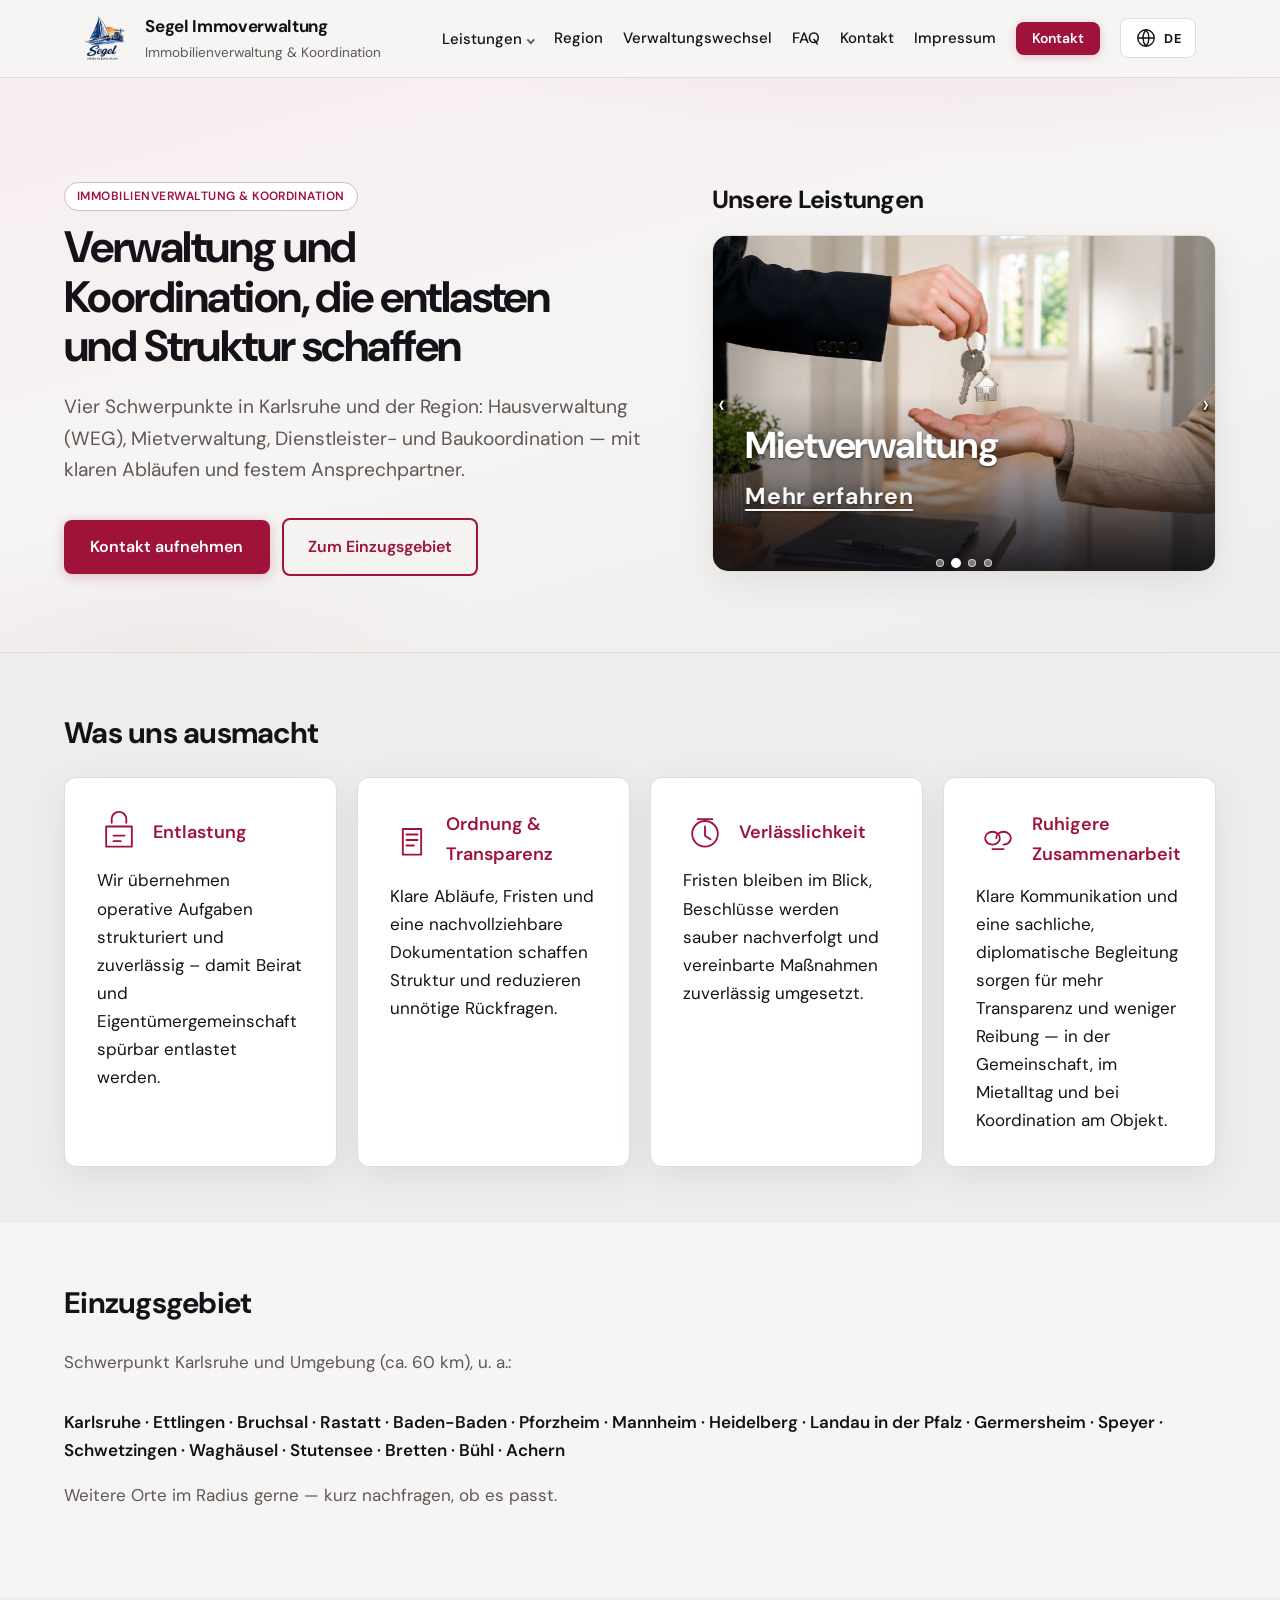
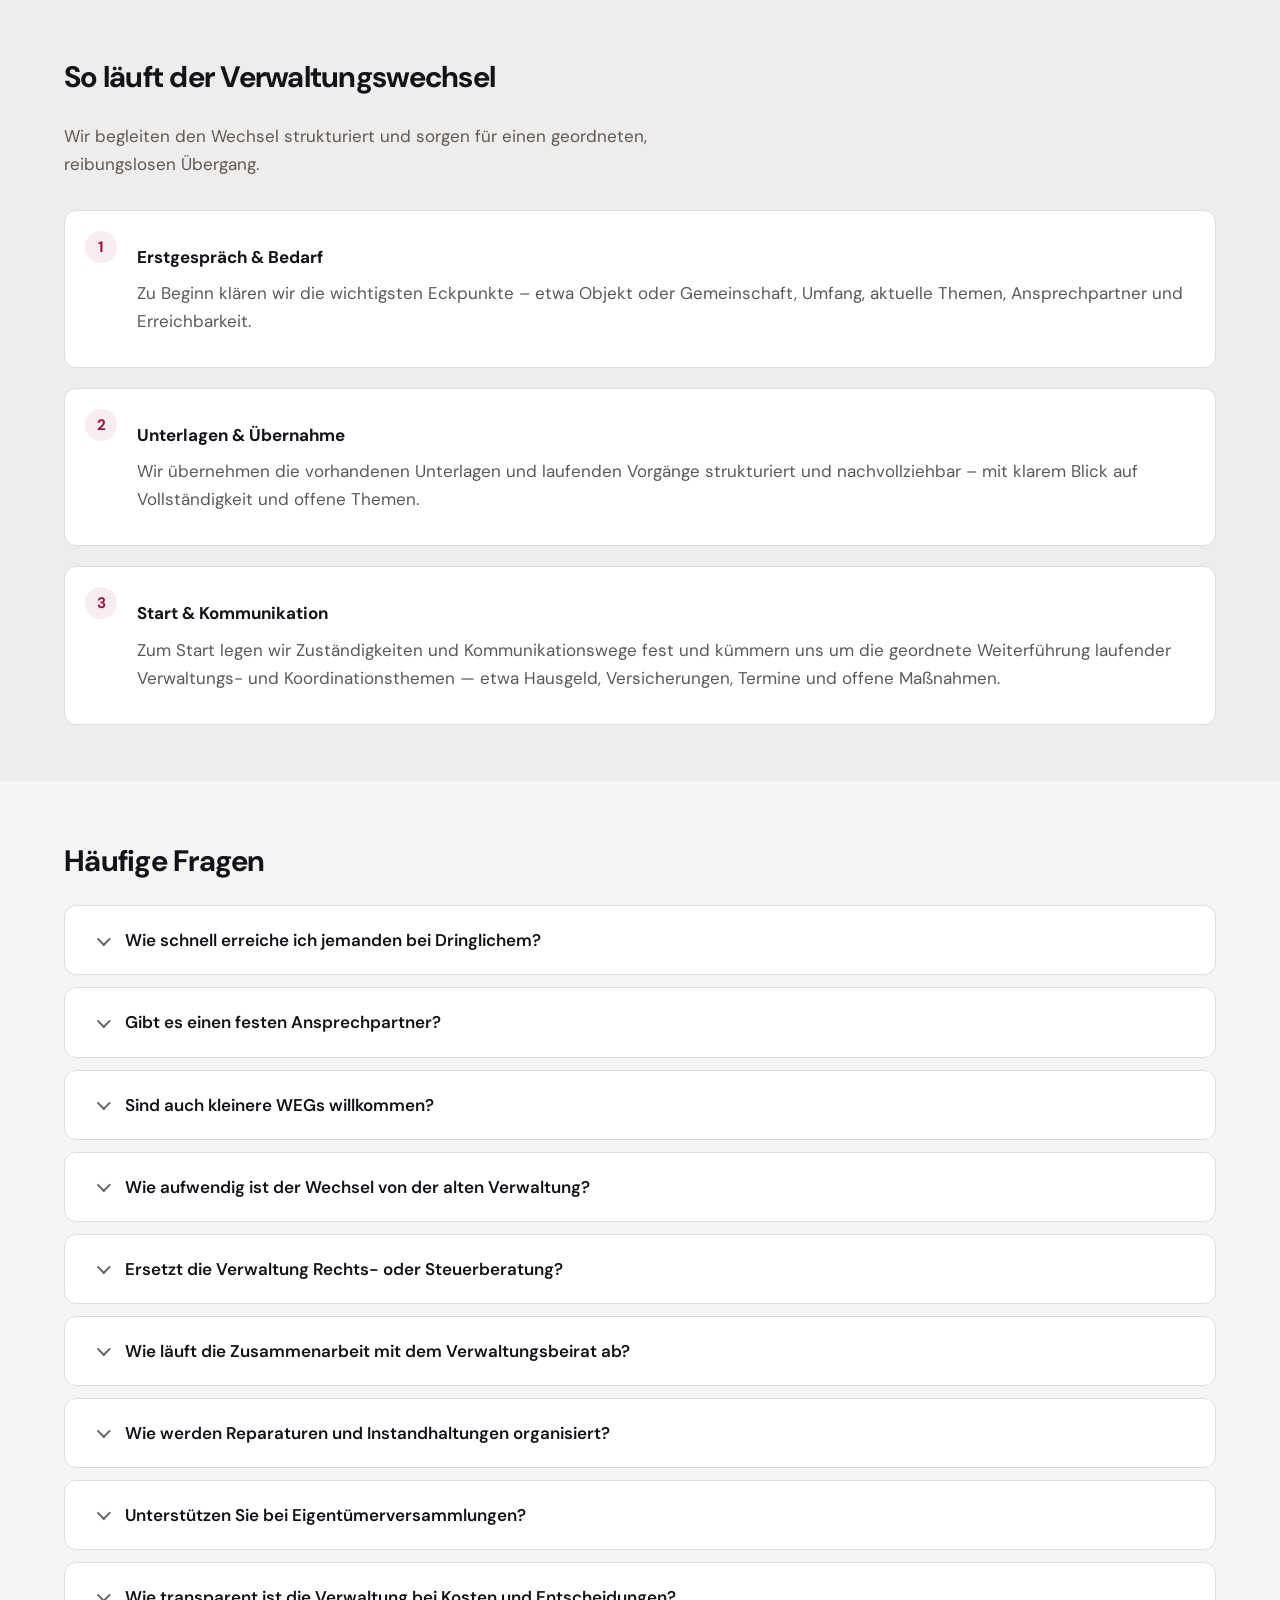
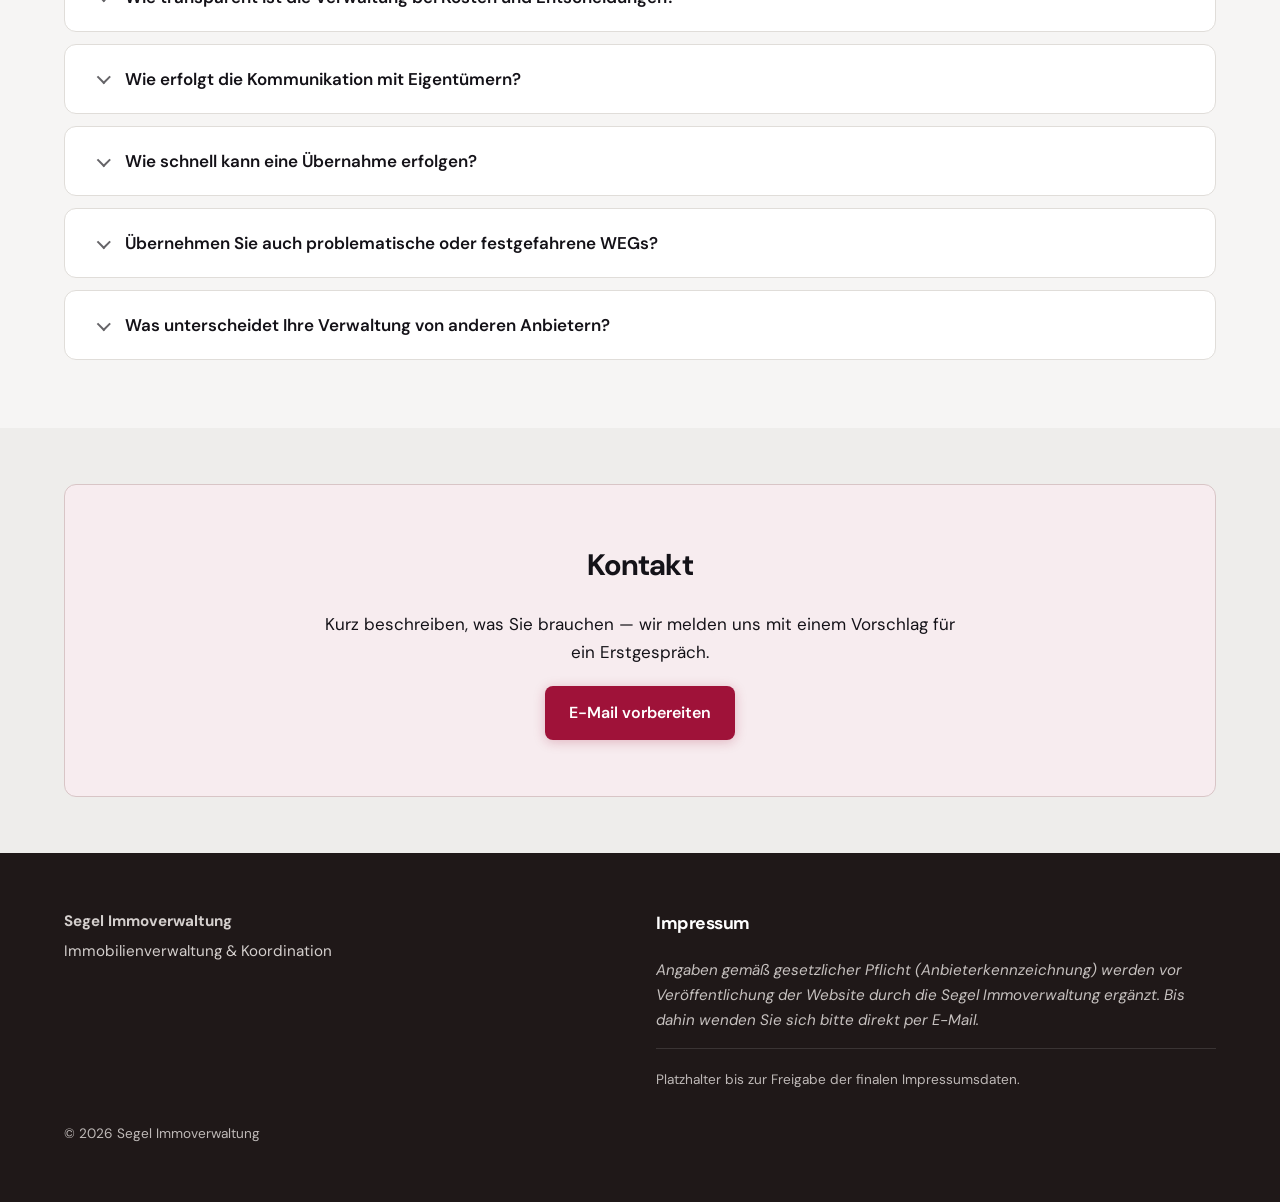
==== index.html @ 9e3701d4 "Reworked page" ====
<!DOCTYPE html>
<html lang="de">
  <head>
    <meta charset="utf-8" />
    <meta name="viewport" content="width=device-width, initial-scale=1" />
    <meta
      name="description"
      data-i18n="metaDescription"
      data-i18n-attr="content"
      content="Hausverwaltung für WEGs, Mietverwaltung, Dienstleister- und Baukoordination mit klaren Prozessen. Einzugsgebiet Karlsruhe, Rhein-Neckar, Kraichgau und Umgebung."
    />
    <title data-i18n="metaTitle">Segel Immoverwaltung — Hausverwaltung &amp; Koordination Karlsruhe &amp; Region</title>
    <link rel="preconnect" href="https://fonts.googleapis.com" />
    <link rel="preconnect" href="https://fonts.gstatic.com" crossorigin />
    <link
      href="https://fonts.googleapis.com/css2?family=DM+Sans:ital,wght@0,400;0,500;0,600;0,700;1,400&display=swap"
      rel="stylesheet"
    />
    <link rel="icon" href="images/Logos/Logo-Small.png" type="image/png" />
    <link rel="stylesheet" href="css/styles.css" />
    <script>
      (function () {
        var h = document.documentElement;
        if (window.location.hash) {
          h.classList.add("logo-in-header");
        } else {
          h.classList.add("logo-in-hero");
        }
      })();
    </script>
  </head>
  <body>
    <a class="skip-link" href="#main" data-i18n="skip">Zum Inhalt springen</a>

    <header class="site-header">
      <div class="header-inner">
        <a class="brand" href="#top" id="top">
          <img
            src="images/Logos/Logo.png"
            width="429"
            height="456"
            alt=""
            decoding="async"
          />
          <span class="brand-text">
            <span class="brand-name">Segel Immoverwaltung</span>
            <span class="brand-tag" data-i18n="brandTag">Immobilienverwaltung &amp; Koordination</span>
          </span>
        </a>
        <div class="header-actions">
          <div class="nav-drawer-backdrop" aria-hidden="true"></div>
          <div class="nav-drawer" id="site-nav-drawer">
            <nav class="site-nav" data-i18n-attr="aria-label" data-i18n="navAria" aria-label="Hauptnavigation">
              <details class="nav-dropdown">
                <summary class="nav-dropdown__summary">
                  <span data-i18n="navServices">Leistungen</span>
                </summary>
                <div
                  class="nav-dropdown__panel"
                  data-i18n-attr="aria-label"
                  data-i18n="navAriaSubmenuLeistungen"
                  aria-label="Leistungen — Untermenü"
                >
                  <ul role="list">
                    <li>
                      <a href="leistungen/weg-verwaltung.html" data-i18n="navLeistungWeg"
                        >Hausverwaltung (WEG)</a
                      >
                    </li>
                    <li>
                      <a href="leistungen/mietverwaltung.html" data-i18n="navLeistungMiet"
                        >Mietverwaltung</a
                      >
                    </li>
                    <li>
                      <a href="leistungen/dienstleisterkoordination.html" data-i18n="navLeistungDl"
                        >Dienstleisterkoordination</a
                      >
                    </li>
                    <li>
                      <a href="leistungen/baukoordination.html" data-i18n="navLeistungBau"
                        >Baukoordination</a
                      >
                    </li>
                  </ul>
                </div>
              </details>
              <a href="#region" data-i18n="navRegion">Region</a>
              <a href="#ablauf" data-i18n="navProcess">Verwaltungswechsel</a>
              <a href="#faq" data-i18n="navFaq">FAQ</a>
              <a href="#kontakt" data-i18n="navContact">Kontakt</a>
              <a href="#impressum" data-i18n="navImprint">Impressum</a>
            </nav>
          </div>
          <a class="btn btn--header-cta" href="#kontakt" data-i18n="navContact">Kontakt</a>
          <div class="lang-switch-wrap">
            <span class="visually-hidden" data-i18n="langToggle" id="lang-switch-label"
              >Sprache wählen</span
            >
            <button
              type="button"
              class="lang-toggle-btn"
              id="lang-toggle"
              aria-label="Sprache: Deutsch. Auf Englisch umschalten."
            >
              <svg width="22" height="22" viewBox="0 0 24 24" aria-hidden="true" fill="none" stroke="currentColor" stroke-width="1.5">
                <circle cx="12" cy="12" r="9" />
                <path d="M3 12h18M12 3a14 14 0 0 0 0 18M12 3a14 14 0 0 1 0 18" />
              </svg>
              <span id="lang-badge">DE</span>
            </button>
          </div>
          <button
            type="button"
            class="nav-toggle"
            id="nav-toggle"
            aria-expanded="false"
            aria-controls="site-nav-drawer"
            data-i18n="navOpenMenu"
            data-i18n-attr="aria-label"
          >
            <span class="nav-toggle__bars" aria-hidden="true"></span>
          </button>
        </div>
      </div>
    </header>

    <main id="main">
      <section class="hero" aria-labelledby="hero-heading">
        <div class="hero-decor" aria-hidden="true"></div>
        <div class="section-inner hero-inner">
          <p class="hero-logo-wrap">
            <img
              class="hero-logo"
              src="images/Logos/Logo.png"
              width="429"
              height="456"
              alt=""
              decoding="async"
            />
          </p>
          <div class="hero-split">
            <div class="hero-copy">
              <p class="hero-badge" data-i18n="brandTag">Immobilienverwaltung &amp; Koordination</p>
              <h1 id="hero-heading" data-i18n="heroH1">
                Verwaltung und Koordination, die entlasten und Struktur schaffen
              </h1>
              <p class="hero-lead" data-i18n="heroLead">
                Vier Schwerpunkte in Karlsruhe und der Region: Hausverwaltung (WEG),
                Mietverwaltung, Dienstleister- und Baukoordination — mit klaren
                Abläufen und festem Ansprechpartner.
              </p>
              <div class="hero-cta">
                <a class="btn btn--primary" href="#kontakt" data-i18n="ctaPrimary"
                  >Kontakt aufnehmen</a
                >
                <a class="btn btn--ghost" href="#region" data-i18n="ctaSecondary"
                  >Zum Einzugsgebiet</a
                >
              </div>
            </div>
            <div
              class="hero-carousel"
              id="leistungen"
              role="region"
              aria-labelledby="carousel-leistungen-heading"
            >
              <h2
                class="hero-carousel__heading"
                id="carousel-leistungen-heading"
                data-i18n="carouselLeistungenHeading"
              >
                Unsere Leistungen
              </h2>
              <div class="hero-carousel__viewport">
                <ul class="hero-carousel__track" id="hero-carousel-track">
                  <li class="hero-carousel__slide" id="hero-carousel-slide-0" data-slide="0">
                    <div class="hero-carousel__card">
                      <div class="hero-carousel__media">
                        <img
                          class="hero-carousel__img"
                          src="images/carousel-images/versammlung.jpg"
                          width="1600"
                          height="1067"
                          loading="eager"
                          decoding="async"
                          fetchpriority="high"
                          data-i18n="pageWegImgAlt"
                          data-i18n-attr="alt"
                          alt=""
                        />
                      </div>
                      <div class="hero-carousel__caption">
                        <span class="hero-carousel__title" data-i18n="leistungTeaserWegTitle"
                          >Hausverwaltung (WEG)</span
                        >
                        <a
                          class="hero-carousel__more"
                          href="leistungen/weg-verwaltung.html"
                          data-i18n="leistungTeaserCta"
                          >Mehr erfahren</a
                        >
                      </div>
                    </div>
                  </li>
                  <li class="hero-carousel__slide" id="hero-carousel-slide-1" data-slide="1">
                    <div class="hero-carousel__card">
                      <div class="hero-carousel__media">
                        <img
                          class="hero-carousel__img"
                          src="images/carousel-images/Mietverwaltung.png"
                          width="1600"
                          height="1067"
                          loading="lazy"
                          decoding="async"
                          data-i18n="pageMietImgAlt"
                          data-i18n-attr="alt"
                          alt=""
                        />
                      </div>
                      <div class="hero-carousel__caption">
                        <span class="hero-carousel__title" data-i18n="leistungTeaserMietTitle"
                          >Mietverwaltung</span
                        >
                        <a
                          class="hero-carousel__more"
                          href="leistungen/mietverwaltung.html"
                          data-i18n="leistungTeaserCta"
                          >Mehr erfahren</a
                        >
                      </div>
                    </div>
                  </li>
                  <li class="hero-carousel__slide" id="hero-carousel-slide-2" data-slide="2">
                    <div class="hero-carousel__card">
                      <div class="hero-carousel__media">
                        <img
                          class="hero-carousel__img"
                          src="images/carousel-images/dienstleisterkoordination.png"
                          width="1600"
                          height="1067"
                          loading="lazy"
                          decoding="async"
                          data-i18n="pageDlImgAlt"
                          data-i18n-attr="alt"
                          alt=""
                        />
                      </div>
                      <div class="hero-carousel__caption">
                        <span class="hero-carousel__title" data-i18n="leistungTeaserDlTitle"
                          >Dienstleisterkoordination</span
                        >
                        <a
                          class="hero-carousel__more"
                          href="leistungen/dienstleisterkoordination.html"
                          data-i18n="leistungTeaserCta"
                          >Mehr erfahren</a
                        >
                      </div>
                    </div>
                  </li>
                  <li class="hero-carousel__slide" id="hero-carousel-slide-3" data-slide="3">
                    <div class="hero-carousel__card">
                      <div class="hero-carousel__media">
                        <img
                          class="hero-carousel__img"
                          src="images/carousel-images/baustelle.png"
                          width="1600"
                          height="1067"
                          loading="lazy"
                          decoding="async"
                          data-i18n="pageBauImgAlt"
                          data-i18n-attr="alt"
                          alt=""
                        />
                      </div>
                      <div class="hero-carousel__caption">
                        <span class="hero-carousel__title" data-i18n="leistungTeaserBauTitle"
                          >Baukoordination</span
                        >
                        <a
                          class="hero-carousel__more"
                          href="leistungen/baukoordination.html"
                          data-i18n="leistungTeaserCta"
                          >Mehr erfahren</a
                        >
                      </div>
                    </div>
                  </li>
                </ul>
                <div
                  class="hero-carousel__chrome"
                  role="group"
                  data-i18n="carouselControlsAria"
                  data-i18n-attr="aria-label"
                  aria-label="Karussell"
                >
                  <button
                    type="button"
                    class="hero-carousel__btn hero-carousel__btn--prev"
                    id="hero-carousel-prev"
                    aria-controls="hero-carousel-track"
                    data-i18n="carouselPrevAria"
                    data-i18n-attr="aria-label"
                    aria-label="Vorherige Leistung"
                  >
                    <span aria-hidden="true">‹</span>
                  </button>
                  <button
                    type="button"
                    class="hero-carousel__btn hero-carousel__btn--next"
                    id="hero-carousel-next"
                    aria-controls="hero-carousel-track"
                    data-i18n="carouselNextAria"
                    data-i18n-attr="aria-label"
                    aria-label="Nächste Leistung"
                  >
                    <span aria-hidden="true">›</span>
                  </button>
                  <div class="hero-carousel__dots" id="hero-carousel-dots">
                    <button
                      type="button"
                      class="hero-carousel__dot is-active"
                      aria-current="true"
                      aria-controls="hero-carousel-slide-0"
                      id="hero-carousel-dot-0"
                      data-slide-to="0"
                    >
                      <span class="visually-hidden" data-i18n="leistungTeaserWegTitle"
                        >Hausverwaltung (WEG)</span
                      >
                    </button>
                    <button
                      type="button"
                      class="hero-carousel__dot"
                      aria-current="false"
                      aria-controls="hero-carousel-slide-1"
                      id="hero-carousel-dot-1"
                      data-slide-to="1"
                    >
                      <span class="visually-hidden" data-i18n="leistungTeaserMietTitle"
                        >Mietverwaltung</span
                      >
                    </button>
                    <button
                      type="button"
                      class="hero-carousel__dot"
                      aria-current="false"
                      aria-controls="hero-carousel-slide-2"
                      id="hero-carousel-dot-2"
                      data-slide-to="2"
                    >
                      <span class="visually-hidden" data-i18n="leistungTeaserDlTitle"
                        >Dienstleisterkoordination</span
                      >
                    </button>
                    <button
                      type="button"
                      class="hero-carousel__dot"
                      aria-current="false"
                      aria-controls="hero-carousel-slide-3"
                      id="hero-carousel-dot-3"
                      data-slide-to="3"
                    >
                      <span class="visually-hidden" data-i18n="leistungTeaserBauTitle"
                        >Baukoordination</span
                      >
                    </button>
                  </div>
                </div>
              </div>
            </div>
          </div>
        </div>
      </section>

      <section class="section" id="werte" aria-labelledby="pillars-heading">
        <div class="section-inner">
          <h2 id="pillars-heading" data-i18n="pillarsTitle">Was uns ausmacht</h2>
          <div class="pillars">
            <article class="pillar">
              <div class="pillar-head">
                <img
                  class="pillar-icon"
                  src="images/icons/pillar-entlastung.svg"
                  width="44"
                  height="44"
                  alt=""
                  decoding="async"
                />
                <h3 data-i18n="pillar1Title">Entlastung</h3>
              </div>
              <p data-i18n="pillar1Text">
                Wir übernehmen operative Aufgaben strukturiert und zuverlässig – damit
                Beirat und Eigentümergemeinschaft spürbar entlastet werden.
              </p>
            </article>
            <article class="pillar">
              <div class="pillar-head">
                <img
                  class="pillar-icon"
                  src="images/icons/pillar-ordnung.svg"
                  width="44"
                  height="44"
                  alt=""
                  decoding="async"
                />
                <h3 data-i18n="pillar2Title">Ordnung &amp; Transparenz</h3>
              </div>
              <p data-i18n="pillar2Text">
                Klare Abläufe, Fristen und eine nachvollziehbare Dokumentation schaffen
                Struktur und reduzieren unnötige Rückfragen.
              </p>
            </article>
            <article class="pillar">
              <div class="pillar-head">
                <img
                  class="pillar-icon"
                  src="images/icons/pillar-verlaesslichkeit.svg"
                  width="44"
                  height="44"
                  alt=""
                  decoding="async"
                />
                <h3 data-i18n="pillar3Title">Verlässlichkeit</h3>
              </div>
              <p data-i18n="pillar3Text">
                Fristen bleiben im Blick, Beschlüsse werden sauber nachverfolgt und
                vereinbarte Maßnahmen zuverlässig umgesetzt.
              </p>
            </article>
            <article class="pillar">
              <div class="pillar-head">
                <img
                  class="pillar-icon"
                  src="images/icons/pillar-konflikte.svg"
                  width="44"
                  height="44"
                  alt=""
                  decoding="async"
                />
                <h3 data-i18n="pillar4Title">Ruhigere Zusammenarbeit</h3>
              </div>
              <p data-i18n="pillar4Text">
                Klare Kommunikation und eine sachliche, diplomatische Begleitung sorgen für
                mehr Transparenz und weniger Reibung — in der Gemeinschaft, im Mietalltag und
                bei Koordination am Objekt.
              </p>
            </article>
          </div>
        </div>
      </section>

      <section class="section" id="region" aria-labelledby="region-heading">
        <div class="section-inner">
          <h2 id="region-heading" data-i18n="regionTitle">Einzugsgebiet</h2>
          <p class="lead-muted" data-i18n="regionLead">
            Schwerpunkt Karlsruhe und Umgebung (ca. 60 km), u. a.:
          </p>
          <p class="region-highlight" data-i18n="regionCities">
            Karlsruhe · Ettlingen · Bruchsal · Rastatt · Baden-Baden · Pforzheim · Mannheim ·
            Heidelberg · Landau in der Pfalz · Germersheim · Speyer · Schwetzingen · Waghäusel
            · Stutensee · Bretten · Bühl · Achern
          </p>
          <p class="lead-muted region-follow" data-i18n="regionMore">
            Weitere Orte im Radius gerne — kurz nachfragen, ob es passt.
          </p>
        </div>
      </section>

      <section class="section" id="ablauf" aria-labelledby="process-heading">
        <div class="section-inner">
          <h2 id="process-heading" data-i18n="processTitle">
            So läuft der Verwaltungswechsel
          </h2>
          <p class="lead-muted" data-i18n="processLead">
            Wir begleiten den Wechsel strukturiert und sorgen für einen geordneten,
            reibungslosen Übergang.
          </p>
          <ol class="steps">
            <li>
              <strong data-i18n="step1Title">Erstgespräch &amp; Bedarf</strong>
              <p class="step-body" data-i18n="step1Text">
                Zu Beginn klären wir die wichtigsten Eckpunkte – etwa Objekt oder Gemeinschaft,
                Umfang, aktuelle Themen, Ansprechpartner und Erreichbarkeit.
              </p>
            </li>
            <li>
              <strong data-i18n="step2Title">Unterlagen &amp; Übernahme</strong>
              <p class="step-body" data-i18n="step2Text">
                Wir übernehmen die vorhandenen Unterlagen und laufenden Vorgänge
                strukturiert und nachvollziehbar – mit klarem Blick auf Vollständigkeit und
                offene Themen.
              </p>
            </li>
            <li>
              <strong data-i18n="step3Title">Start &amp; Kommunikation</strong>
              <p class="step-body" data-i18n="step3Text">
                Zum Start legen wir Zuständigkeiten und Kommunikationswege fest und kümmern uns
                um die geordnete Weiterführung laufender Verwaltungs- und Koordinationsthemen —
                etwa Hausgeld, Versicherungen, Termine und offene Maßnahmen.
              </p>
            </li>
          </ol>
        </div>
      </section>

      <section class="section" id="faq" aria-labelledby="faq-heading">
        <div class="section-inner">
          <h2 id="faq-heading" data-i18n="faqTitle">Häufige Fragen</h2>
          <div class="faq">
            <details>
              <summary data-i18n="faq1Q">Wie schnell erreiche ich jemanden bei Dringlichem?</summary>
              <p data-i18n="faq1A">
                Bei dringenden Anliegen sind wir für die Eigentümergemeinschaft schnell und verlässlich erreichbar. Schadensfälle, technische Störungen oder andere akute Themen bearbeiten wir mit hoher Priorität, damit keine unnötige Zeit verloren geht. Uns ist wichtig, dass Sie sich im Ernstfall nicht allein gelassen fühlen.
              </p>
            </details>
            <details>
              <summary data-i18n="faq2Q">Gibt es einen festen Ansprechpartner?</summary>
              <p data-i18n="faq2A">
                Ja, bei uns haben Sie einen festen Ansprechpartner, der Ihre WEG und die Besonderheiten Ihrer Gemeinschaft kennt. Dadurch vermeiden wir unnötige Rückfragen, schaffen kurze Wege und sorgen für eine persönliche, verbindliche Betreuung. So wissen Sie immer, an wen Sie sich wenden können.
              </p>
            </details>
            <details>
              <summary data-i18n="faq3Q">Sind auch kleinere WEGs willkommen?</summary>
              <p data-i18n="faq3A">
                Selbstverständlich. Wir betreuen nicht nur größere Gemeinschaften, sondern auch kleinere WEGs engagiert, zuverlässig und mit der gleichen Sorgfalt. Gerade kleinere Eigentümergemeinschaften profitieren von einer strukturierten, persönlichen und gut organisierten Verwaltung.
              </p>
            </details>
            <details>
              <summary data-i18n="faq4Q">Wie aufwendig ist der Wechsel von der alten Verwaltung?</summary>
              <p data-i18n="faq4A">
                Der Wechsel ist in der Regel deutlich einfacher, als viele zunächst denken. Wir begleiten Sie strukturiert durch den gesamten Übergang, unterstützen bei den notwendigen Schritten und sorgen für eine geordnete Übernahme der Unterlagen und Informationen. Unser Ziel ist es, den Verwaltungswechsel für Ihre WEG so reibungslos wie möglich zu gestalten.
              </p>
            </details>
            <details>
              <summary data-i18n="faq5Q">Ersetzt die Verwaltung Rechts- oder Steuerberatung?</summary>
              <p data-i18n="faq5A">
                Nein, die Hausverwaltung ersetzt keine Rechts- oder Steuerberatung. Wir kümmern uns um die ordnungsgemäße Verwaltung Ihrer Gemeinschaft und arbeiten bei speziellen rechtlichen oder steuerlichen Fragestellungen bei Bedarf mit den zuständigen Fachleuten zusammen. So ist sichergestellt, dass Ihre WEG in jedem Bereich passend betreut wird.
              </p>
            </details>
            <details>
              <summary data-i18n="faq6Q">Wie läuft die Zusammenarbeit mit dem Verwaltungsbeirat ab?</summary>
              <p data-i18n="faq6A">
                Eine gute Zusammenarbeit mit dem Beirat ist uns wichtig. Wir verstehen den Beirat als wichtigen Ansprechpartner innerhalb der Gemeinschaft und sorgen für eine offene, verlässliche und strukturierte Kommunikation.
              </p>
            </details>
            <details>
              <summary data-i18n="faq7Q">Wie werden Reparaturen und Instandhaltungen organisiert?</summary>
              <p data-i18n="faq7A">
                Wir organisieren Reparaturen und Instandhaltungsmaßnahmen zuverlässig, wirtschaftlich und effizient. Dabei profitieren unsere Eigentümergemeinschaften von unserem gewachsenen Netzwerk an erfahrenen Handwerksbetrieben, mit denen wir vertrauensvoll zusammenarbeiten. So können Maßnahmen oft schnell, abgestimmt und in guter Qualität umgesetzt werden.
              </p>
            </details>
            <details>
              <summary data-i18n="faq8Q">Unterstützen Sie bei Eigentümerversammlungen?</summary>
              <p data-i18n="faq8A">
                Ja, selbstverständlich. Wir bereiten Eigentümerversammlungen sorgfältig vor und begleiten diese professionell. Dabei stellen wir sicher, dass Beschlüsse klar dokumentiert und im Anschluss zuverlässig umgesetzt werden.
              </p>
            </details>
            <details>
              <summary data-i18n="faq9Q">Wie transparent ist die Verwaltung bei Kosten und Entscheidungen?</summary>
              <p data-i18n="faq9A">
                Transparenz ist für uns ein zentraler Bestandteil einer guten Verwaltung. Eigentümergemeinschaften erhalten klare Informationen zu laufenden Themen, Beschlüssen, Maßnahmen und Kosten, damit Entscheidungen nachvollziehbar und gut vorbereitet getroffen werden können.
              </p>
            </details>
            <details>
              <summary data-i18n="faq10Q">Wie erfolgt die Kommunikation mit Eigentümern?</summary>
              <p data-i18n="faq10A">
                Wir kommunizieren mit Eigentümern digital, postalisch und telefonisch – je nachdem, was im jeweiligen Fall sinnvoll und gewünscht ist. Dabei achten wir auf eine zuverlässige Erreichbarkeit, klare Informationen und eine verbindliche Bearbeitung aller Anliegen. So ist eine moderne und zugleich persönliche Kommunikation gewährleistet.
              </p>
            </details>
            <details>
              <summary data-i18n="faq11Q">Wie schnell kann eine Übernahme erfolgen?</summary>
              <p data-i18n="faq11A">
                Das hängt vom Einzelfall ab, ist aber in vielen Fällen gut planbar. Wir stimmen den Ablauf mit der Eigentümergemeinschaft ab und sorgen für einen geordneten Start ohne unnötige Reibungsverluste.
              </p>
            </details>
            <details>
              <summary data-i18n="faq12Q">Übernehmen Sie auch problematische oder festgefahrene WEGs?</summary>
              <p data-i18n="faq12A">
                Ja, auch Gemeinschaften mit erhöhtem Abstimmungsbedarf oder organisatorischen Herausforderungen können von einer klaren, strukturierten Verwaltung profitieren. Wichtig ist uns, wieder Ordnung, Transparenz und verlässliche Abläufe zu schaffen.
              </p>
            </details>
            <details>
              <summary data-i18n="faq13Q">Was unterscheidet Ihre Verwaltung von anderen Anbietern?</summary>
              <p data-i18n="faq13A">
                Wir verbinden persönliche Betreuung mit strukturierter Arbeitsweise und einem hohen Anspruch an Verlässlichkeit. Unser Ziel ist nicht nur die laufende Verwaltung, sondern eine langfristig gut organisierte und stabile Betreuung Ihrer Eigentümergemeinschaft.
              </p>
            </details>
          </div>
        </div>
      </section>

      <section class="section" id="kontakt" aria-labelledby="contact-heading">
        <div class="section-inner">
          <div class="contact-block">
            <h2 id="contact-heading" data-i18n="contactTitle">Kontakt</h2>
            <p data-i18n="contactLead">
              Kurz beschreiben, was Sie brauchen — wir melden uns mit einem Vorschlag für ein
              Erstgespräch.
            </p>
            <a
              class="btn btn--primary"
              id="mailto-contact"
              href="mailto:?subject=Anfrage%20Segel%20Immoverwaltung&amp;body="
              data-i18n="contactCta"
              >E-Mail vorbereiten</a
            >
          </div>
        </div>
      </section>
    </main>

    <footer class="site-footer" id="impressum">
      <div class="section-inner">
        <div class="footer-grid">
          <div>
            <strong data-i18n="footerCompany">Segel Immoverwaltung</strong>
            <p class="footer-brand-sub" data-i18n="brandTag">Immobilienverwaltung &amp; Koordination</p>
          </div>
          <div>
            <h2 class="imprint-footer-h2" data-i18n="imprintTitle">Impressum</h2>
            <p class="impressum-placeholder" data-i18n="imprintPlaceholder">
              Angaben gemäß gesetzlicher Pflicht (Anbieterkennzeichnung) werden vor Veröffentlichung
              der Website durch die Segel Immoverwaltung ergänzt. Bis dahin wenden Sie sich bitte
              direkt per E-Mail.
            </p>
            <p class="footer-note" data-i18n="imprintPlaceholderNote">
              Platzhalter bis zur Freigabe der finalen Impressumsdaten.
            </p>
          </div>
        </div>
        <p class="footer-note" style="border: 0; padding-top: 0">
          © <span id="year"></span>
          <span data-i18n="footerCompany">Segel Immoverwaltung</span>
        </p>
      </div>
    </footer>

    <script>
      document.getElementById("year").textContent = new Date().getFullYear();
    </script>
    <script src="js/app.js"></script>
  </body>
</html>
---- css/styles.css ----
/* Segel Immoverwaltung — Hausverwaltung & Koordination homepage */

:root {
  --color-bg: #f6f5f4;
  --color-bg-alt: #eeedeb;
  --color-surface: #ffffff;
  --color-text: #141218;
  --color-text-muted: #5c5856;
  --color-accent: #9f1239;
  --color-accent-hover: #831032;
  --color-accent-soft: #f7ecef;
  --color-accent-tint: rgba(159, 18, 57, 0.07);
  --color-border: #e0ddd9;
  --color-footer-bg: #1f1818;
  --color-footer-text: #d4cfcd;
  --color-footer-link: #f5f0ef;
  --color-footer-link-hover: #ffffff;
  --font-sans: "DM Sans", system-ui, -apple-system, "Segoe UI", sans-serif;
  --space-xs: 0.35rem;
  --space-sm: 0.75rem;
  --space-md: 1.25rem;
  --space-lg: 2rem;
  --space-xl: 3.5rem;
  --space-2xl: 4.5rem;
  --radius: 12px;
  --radius-sm: 8px;
  --shadow: 0 10px 36px rgba(20, 18, 24, 0.07);
  --shadow-hover: 0 16px 44px rgba(20, 18, 24, 0.11);
  --max-width: 72rem;
  --max-width-prose: 40rem;
  --header-h: 4.25rem;
}

*,
*::before,
*::after {
  box-sizing: border-box;
}

html {
  scroll-behavior: smooth;
}

@media (prefers-reduced-motion: reduce) {
  html {
    scroll-behavior: auto;
  }

  *,
  *::before,
  *::after {
    animation-duration: 0.01ms !important;
    animation-iteration-count: 1 !important;
    transition-duration: 0.01ms !important;
  }
}

body {
  margin: 0;
  font-family: var(--font-sans);
  font-size: 1.0625rem;
  line-height: 1.65;
  color: var(--color-text);
  background: var(--color-bg);
}

img {
  max-width: 100%;
  height: auto;
  display: block;
}

a {
  color: var(--color-accent);
  text-decoration-thickness: 1px;
  text-underline-offset: 0.2em;
}

a:hover {
  color: var(--color-accent-hover);
}

:focus-visible {
  outline: 2px solid var(--color-accent);
  outline-offset: 2px;
}

.skip-link {
  position: absolute;
  left: 0.5rem;
  top: -100vh;
  padding: var(--space-sm) var(--space-md);
  background: var(--color-accent);
  color: #fff;
  z-index: 200;
  border-radius: var(--radius-sm);
  text-decoration: none;
}

.skip-link:focus {
  top: 0.5rem;
}

.skip-link:focus-visible {
  outline-color: #fff;
  outline-offset: 3px;
}

.visually-hidden {
  position: absolute;
  width: 1px;
  height: 1px;
  padding: 0;
  margin: -1px;
  overflow: hidden;
  clip: rect(0, 0, 0, 0);
  white-space: nowrap;
  border: 0;
}

.lang-toggle-btn {
  display: inline-flex;
  align-items: center;
  gap: 0.45rem;
  padding: 0.5rem 0.85rem;
  border: 1px solid var(--color-border);
  border-radius: var(--radius-sm);
  background: var(--color-surface);
  color: var(--color-text);
  cursor: pointer;
  font-family: inherit;
  font-size: 0.8rem;
  font-weight: 700;
  letter-spacing: 0.06em;
  transition: background 0.2s ease, border-color 0.2s ease;
}

.lang-toggle-btn:hover {
  background: var(--color-accent-soft);
  border-color: rgba(159, 18, 57, 0.35);
}

.lang-toggle-btn:focus-visible {
  outline-offset: 2px;
}

.lang-toggle-btn svg {
  flex-shrink: 0;
}

.region-highlight {
  font-weight: 600;
  color: var(--color-text);
}

.region-follow {
  margin-top: var(--space-md);
}

.step-body {
  margin: 0.5rem 0 0;
  color: var(--color-text-muted);
}

.contact-block h2 {
  margin-top: 0;
}

.imprint-footer-h2 {
  color: #fff;
  font-size: 1.1rem;
  margin-top: 0;
}

.footer-brand-sub {
  margin: 0.35rem 0 0;
}

.site-header {
  position: sticky;
  top: 0;
  z-index: 50;
  background: color-mix(in srgb, var(--color-bg) 94%, transparent);
  backdrop-filter: blur(12px);
  border-bottom: 1px solid var(--color-border);
}

@supports not (background: color-mix(in srgb, white 50%, black)) {
  .site-header {
    background: rgba(246, 245, 244, 0.94);
  }
}

.header-inner {
  max-width: var(--max-width);
  margin: 0 auto;
  padding: var(--space-sm) var(--space-md);
  min-height: var(--header-h);
  display: flex;
  align-items: center;
  justify-content: space-between;
  gap: var(--space-md);
  flex-wrap: wrap;
}

.brand {
  display: flex;
  align-items: center;
  gap: var(--space-md);
  text-decoration: none;
  color: inherit;
}

.brand:hover {
  color: inherit;
}

.brand:focus-visible {
  border-radius: var(--radius-sm);
}

.brand img {
  width: auto;
  max-height: 2.75rem;
  height: auto;
}

/* Logo scroll-transition choreography
   - logo-in-hero  : initial state, header logo is an invisible placeholder
   - logo-moving   : during the flight animation (header logo still hidden)
   - logo-in-header: final state, header logo visible, hero logo removed
*/
html.logo-in-hero .brand img,
html.logo-moving .brand img {
  visibility: hidden;
}

html.logo-moving .hero-logo-wrap {
  visibility: hidden;
}

html.logo-in-header .hero-logo-wrap {
  display: none;
}

.logo-flight {
  position: fixed;
  margin: 0;
  z-index: 60;
  pointer-events: none;
  transform-origin: top left;
  will-change: transform;
}

@media (prefers-reduced-motion: reduce) {
  .logo-flight {
    display: none !important;
  }
}

.brand-text {
  display: flex;
  flex-direction: column;
  gap: 0.15rem;
}

.brand-name {
  font-weight: 700;
  font-size: 1.0625rem;
  letter-spacing: -0.02em;
}

.brand-tag {
  font-size: 0.85rem;
  color: var(--color-text-muted);
}

.header-actions {
  display: flex;
  align-items: center;
  gap: var(--space-sm) var(--space-md);
  flex-wrap: wrap;
}

.lang-switch-wrap {
  display: flex;
  align-items: center;
  flex-shrink: 0;
}

.site-nav {
  display: flex;
  flex-wrap: wrap;
  gap: var(--space-sm) var(--space-md);
  align-items: center;
}

.site-nav a {
  color: var(--color-text);
  text-decoration: none;
  font-size: 0.9375rem;
  font-weight: 500;
  transition: color 0.2s ease;
}

.site-nav a:hover {
  color: var(--color-accent);
}

.nav-dropdown {
  position: relative;
}

.nav-dropdown__summary {
  list-style: none;
  cursor: pointer;
  display: inline-flex;
  align-items: center;
  justify-content: flex-start;
  gap: 0.4rem;
  font-size: 0.9375rem;
  font-weight: 500;
  line-height: 1.2;
  color: var(--color-text);
  padding: 0.15rem 0;
}

.nav-dropdown__summary::-webkit-details-marker {
  display: none;
}

.nav-dropdown__summary::after {
  content: "";
  display: block;
  width: 0.38em;
  height: 0.38em;
  margin: 0;
  border-right: 2px solid currentColor;
  border-bottom: 2px solid currentColor;
  flex-shrink: 0;
  align-self: center;
  opacity: 0.65;
  transform: rotate(45deg);
  transform-origin: 50% 50%;
}

@media (prefers-reduced-motion: no-preference) {
  .nav-dropdown__summary::after {
    transition: transform 0.22s cubic-bezier(0.4, 0, 0.2, 1), opacity 0.2s ease;
  }

  .nav-dropdown[open] > .nav-dropdown__panel {
    transform-origin: top left;
    animation: nav-dropdown-panel-in 0.22s cubic-bezier(0.4, 0, 0.2, 1) both;
  }
}

@keyframes nav-dropdown-panel-in {
  from {
    opacity: 0;
    transform: translateY(-0.35rem);
  }

  to {
    opacity: 1;
    transform: translateY(0);
  }
}

.nav-dropdown[open] .nav-dropdown__summary {
  color: var(--color-accent);
}

.nav-dropdown[open] .nav-dropdown__summary::after {
  transform: rotate(225deg);
}

.nav-dropdown__panel {
  position: absolute;
  top: calc(100% + 0.35rem);
  left: 0;
  min-width: 15rem;
  padding: var(--space-sm);
  background: var(--color-surface);
  border: 1px solid var(--color-border);
  border-radius: var(--radius-sm);
  box-shadow: var(--shadow);
  z-index: 70;
}

.nav-dropdown__panel ul {
  list-style: none;
  margin: 0;
  padding: 0;
  display: flex;
  flex-direction: column;
  gap: 0.15rem;
}

.nav-dropdown__panel a {
  display: block;
  padding: 0.45rem 0.65rem;
  border-radius: var(--radius-sm);
  font-size: 0.9rem;
  font-weight: 500;
  color: var(--color-text);
  text-decoration: none;
  transition: background 0.15s ease, color 0.15s ease;
}

.nav-dropdown__panel a:hover {
  background: var(--color-accent-soft);
  color: var(--color-accent);
}


.detail-breadcrumb {
  font-size: 0.9rem;
  color: var(--color-text-muted);
  margin: 0 0 var(--space-md);
}

.detail-breadcrumb a {
  font-weight: 600;
  text-decoration: none;
}

.detail-breadcrumb a:hover {
  text-decoration: underline;
}

.detail-breadcrumb__sep {
  margin: 0 0.5rem;
  opacity: 0.55;
}

.detail-breadcrumb__current {
  color: var(--color-text);
  font-weight: 600;
}

.detail-back {
  display: inline-block;
  margin: 0 0 var(--space-lg);
  font-weight: 600;
  text-decoration: none;
}

.detail-back:hover {
  text-decoration: underline;
}

.page-detail {
  background: var(--color-bg);
}

.detail-hero {
  position: relative;
  isolation: isolate;
  overflow: clip;
  /* Shorter than full viewport so the next section is partly visible (scroll cue). */
  min-height: max(20rem, 62vh);
  min-height: max(20rem, 62dvh);
  display: flex;
  align-items: flex-end;
  padding: calc(var(--header-h) + var(--space-lg)) var(--space-md) var(--space-xl);
}

.detail-hero__parallax {
  position: absolute;
  left: 0;
  right: 0;
  top: -25%;
  height: 125%;
  z-index: 0;
  background-color: #2a2624;
  background-size: cover;
  background-position: center;
  background-repeat: no-repeat;
  transform: translate3d(0, 0, 0);
  will-change: transform;
}

.detail-hero__scrim {
  position: absolute;
  inset: 0;
  z-index: 1;
  background: linear-gradient(
    to top,
    rgba(20, 18, 24, 0.92) 0%,
    rgba(20, 18, 24, 0.55) 42%,
    rgba(20, 18, 24, 0.4) 100%
  );
  pointer-events: none;
}

.detail-hero__content {
  position: relative;
  z-index: 2;
  width: 100%;
}

.detail-hero__content > :last-child {
  margin-bottom: 0;
}

.detail-hero h1 {
  margin-top: 0;
  color: #fff;
  text-wrap: balance;
}

.detail-hero .detail-breadcrumb {
  color: rgba(255, 255, 255, 0.78);
}

.detail-hero .detail-breadcrumb a {
  color: #fff;
}

.detail-hero .detail-breadcrumb a:hover {
  color: #fff;
}

.detail-hero .detail-breadcrumb__current {
  color: #fff;
}

.detail-hero .detail-back {
  color: #fff;
}

.detail-hero .detail-back:hover {
  color: #fff;
}

.detail-hero .lead-muted {
  color: rgba(255, 255, 255, 0.92);
}

.detail-hero__teaser {
  margin-top: var(--space-md);
}

@media (prefers-reduced-motion: reduce) {
  .detail-hero__parallax {
    will-change: auto;
  }
}

.detail-block .card-head :is(h2, h3) {
  font-size: 1.125rem;
  font-weight: 600;
  margin: 0;
  color: var(--color-accent);
}

.detail-block p {
  margin: 0;
  color: var(--color-text-muted);
}

main {
  overflow-x: clip;
}

.section {
  padding: var(--space-xl) var(--space-md);
}

main > section.section:nth-child(even) {
  background-color: var(--color-bg-alt);
}

.section--tight {
  padding-top: var(--space-lg);
}

.section-inner {
  max-width: var(--max-width);
  margin: 0 auto;
}

.hero {
  position: relative;
  overflow: hidden;
  display: flex;
  flex-direction: column;
  justify-content: center;
  padding: var(--space-2xl) var(--space-md) calc(var(--space-xl) + 1.25rem);
  background:
    linear-gradient(165deg, var(--color-accent-soft) 0%, var(--color-bg) 48%, var(--color-bg-alt) 100%);
  border-bottom: 1px solid var(--color-border);
}

.hero-decor {
  position: absolute;
  inset: 0;
  pointer-events: none;
  background:
    radial-gradient(ellipse 90% 55% at 78% -15%, var(--color-accent-tint), transparent 52%),
    radial-gradient(ellipse 50% 40% at 12% 100%, rgba(159, 18, 57, 0.04), transparent 55%);
}

.hero .section-inner.hero-inner {
  position: relative;
  flex: 1 1 auto;
  align-self: stretch;
  display: flex;
  flex-direction: column;
  align-items: center;
}

.hero-logo-wrap {
  margin: 0 auto var(--space-md);
  width: 100%;
  max-width: 40rem;
}

.hero-logo {
  width: 100%;
  max-width: 100%;
  height: auto;
  display: block;
  object-fit: contain;
}

.hero-split {
  width: 100%;
  margin-top: 2rem;
  display: grid;
  gap: var(--space-xl);
  align-items: center;
  grid-template-columns: minmax(0, 1.08fr) minmax(0, 0.92fr);
}

.hero-copy {
  min-width: 0;
  display: flex;
  flex-direction: column;
  align-items: flex-start;
  text-align: left;
}

.hero-carousel {
  margin: 0;
  min-width: 0;
  width: 100%;
}

.hero-carousel#leistungen {
  scroll-margin-top: calc(var(--header-h) + 0.75rem);
}

.hero-carousel__heading {
  margin: 0 0 var(--space-md);
  font-size: clamp(1.2rem, 2.4vw, 1.55rem);
  font-weight: 700;
  letter-spacing: -0.03em;
  line-height: 1.2;
  color: var(--color-text);
}

.hero-carousel__viewport {
  position: relative;
  border-radius: calc(var(--radius) + 4px);
  overflow: hidden;
  border: 1px solid var(--color-border);
  box-shadow: var(--shadow);
  background: var(--color-surface);
}

.hero-carousel__track {
  position: relative;
  z-index: 0;
  list-style: none;
  margin: 0;
  padding: 0;
  display: flex;
  width: 400%;
  transition: transform 0.5s cubic-bezier(0.65, 0, 0.35, 1);
  will-change: transform;
}

@media (prefers-reduced-motion: reduce) {
  .hero-carousel__track {
    transition: none;
  }
}

.hero-carousel__slide {
  flex: 0 0 25%;
  min-width: 0;
}

.hero-carousel__card {
  position: relative;
  display: block;
  color: inherit;
}

.hero-carousel__media {
  position: relative;
  overflow: hidden;
  border-radius: inherit;
}

/* Vignette only on the photo — not over title / CTA */
.hero-carousel__media::before {
  content: "";
  position: absolute;
  inset: 0;
  z-index: 1;
  pointer-events: none;
  background:
    linear-gradient(to right, rgba(0, 0, 0, 0.22) 0%, rgba(0, 0, 0, 0) 12%),
    linear-gradient(to left, rgba(0, 0, 0, 0.22) 0%, rgba(0, 0, 0, 0) 12%),
    linear-gradient(to top, rgba(0, 0, 0, 0.28) 0%, rgba(0, 0, 0, 0) 36%);
}

.hero-carousel__img {
  display: block;
  width: 100%;
  height: auto;
  aspect-ratio: 3 / 2;
  object-fit: cover;
}

.hero-carousel__caption {
  position: absolute;
  left: 0;
  right: 0;
  bottom: 0;
  z-index: 2;
  padding: var(--space-lg) var(--space-lg);
  /* Space for dot indicators (bottom: 0.25rem + dot height) */
  padding-bottom: calc(var(--space-lg) + 1.5rem);
  display: flex;
  flex-direction: column;
  align-items: flex-start;
  gap: 0.55rem;
  color: #fff;
  background: linear-gradient(
    to top,
    rgba(20, 18, 24, 0.88) 0%,
    rgba(20, 18, 24, 0.35) 52%,
    transparent 100%
  );
  text-shadow: 0 1px 2px rgba(0, 0, 0, 0.35);
}

.hero-carousel__title {
  font-size: clamp(1.45rem, 4.2vw, 2.35rem);
  font-weight: 700;
  letter-spacing: -0.03em;
  line-height: 1.15;
  max-width: 95%;
  text-shadow:
    0 1px 2px rgba(0, 0, 0, 0.55),
    0 2px 14px rgba(0, 0, 0, 0.35);
}

.hero-carousel__more {
  font-size: clamp(1.05rem, 2.4vw, 1.45rem);
  font-weight: 700;
  letter-spacing: 0.03em;
  text-decoration: underline;
  text-underline-offset: 0.2em;
  text-decoration-thickness: 2px;
  color: #fff;
  opacity: 0.98;
  text-shadow:
    0 1px 2px rgba(0, 0, 0, 0.5),
    0 2px 10px rgba(0, 0, 0, 0.3);
}

.hero-carousel__more:hover {
  color: #fff;
  opacity: 1;
  text-decoration-thickness: 3px;
}

.hero-carousel__more:focus-visible {
  outline: 2px solid rgba(255, 255, 255, 0.95);
  outline-offset: 3px;
  border-radius: 2px;
}

.hero-carousel__chrome {
  position: absolute;
  inset: 0;
  z-index: 2;
  pointer-events: none;
}

.hero-carousel__chrome .hero-carousel__btn,
.hero-carousel__chrome .hero-carousel__dots,
.hero-carousel__chrome .hero-carousel__dot {
  pointer-events: auto;
}

.hero-carousel__btn {
  position: absolute;
  top: 0;
  bottom: 34%;
  width: 18%;
  min-width: 2.75rem;
  padding: 0;
  border: none;
  border-radius: 0;
  background: transparent;
  color: #fff;
  font-size: 1.65rem;
  line-height: 1;
  cursor: pointer;
  font-family: inherit;
}

/* Hit zone is only top 66% (see bottom: 34%); center chevrons on full image, not on that band */
.hero-carousel__btn > span {
  position: absolute;
  /* 50% of carousel height == (50/66)×100% of button height when bottom: 34% */
  top: calc(100% * 50 / 66);
  transform: translateY(-50%);
  display: block;
  transition: transform 0.22s ease, filter 0.25s ease, text-shadow 0.25s ease;
  text-shadow:
    0 0 1px rgba(0, 0, 0, 0.95),
    0 1px 2px rgba(0, 0, 0, 0.88),
    0 2px 5px rgba(0, 0, 0, 0.45);
  filter: drop-shadow(0 1px 1px rgba(0, 0, 0, 0.55));
}

.hero-carousel__btn--prev {
  left: 0;
}

.hero-carousel__btn--prev > span {
  left: 0.35rem;
}

.hero-carousel__btn--next {
  right: 0;
}

.hero-carousel__btn--next > span {
  right: 0.35rem;
  left: auto;
}

.hero-carousel__btn:hover > span {
  transform: translateY(-50%) scale(1.06);
  text-shadow:
    0 0 1px rgba(0, 0, 0, 0.95),
    0 1px 2px rgba(0, 0, 0, 0.88),
    0 2px 6px rgba(0, 0, 0, 0.48);
  filter: drop-shadow(0 1px 2px rgba(0, 0, 0, 0.6));
}

.hero-carousel__btn:focus-visible {
  outline: 2px solid rgba(255, 255, 255, 0.95);
  outline-offset: 3px;
  border-radius: 2px;
}

.hero-carousel__dots {
  position: absolute;
  left: 50%;
  bottom: 0.25rem;
  z-index: 3;
  transform: translateX(-50%);
  display: flex;
  align-items: center;
  justify-content: center;
  gap: 0.5rem;
  flex-wrap: wrap;
  max-width: calc(100% - 5rem);
}

.hero-carousel__dot {
  width: 0.5rem;
  height: 0.5rem;
  padding: 0;
  border: 1px solid rgba(255, 255, 255, 0.65);
  border-radius: 999px;
  background: rgba(255, 255, 255, 0.4);
  cursor: pointer;
  font: inherit;
  transition: background 0.2s ease, transform 0.2s ease, border-color 0.2s ease;
}

.hero-carousel__dot:hover {
  background: rgba(255, 255, 255, 0.75);
}

.hero-carousel__dot.is-active {
  background: #fff;
  border-color: #fff;
  transform: scale(1.25);
}

.hero-carousel__dot:focus-visible {
  outline: 2px solid #fff;
  outline-offset: 3px;
}

@media (max-width: 960px) {
  .hero-split {
    grid-template-columns: 1fr;
    gap: var(--space-lg);
  }

  .hero-carousel {
    order: -1;
    max-width: 36rem;
    margin-inline: auto;
  }
}

.hero-badge {
  display: inline-block;
  margin: 0 0 var(--space-sm);
  padding: 0.35rem 0.75rem;
  max-width: min(100%, 22rem);
  font-size: clamp(0.65rem, 2.4vw, 0.75rem);
  font-weight: 600;
  letter-spacing: 0.04em;
  text-transform: uppercase;
  color: var(--color-accent);
  background: var(--color-surface);
  border: 1px solid color-mix(in srgb, var(--color-accent) 18%, var(--color-border));
  border-radius: 999px;
  box-shadow: 0 1px 0 rgba(255, 255, 255, 0.8) inset;
  line-height: 1.35;
}

@supports not (color: color-mix(in srgb, white 50%, black)) {
  .hero-badge {
    border-color: var(--color-border);
  }
}

.hero h1 {
  font-size: clamp(1.85rem, 4.2vw, 2.75rem);
  font-weight: 700;
  line-height: 1.12;
  letter-spacing: -0.035em;
  margin: 0 0 var(--space-md);
  max-width: 18ch;
}

.hero-lead {
  font-size: clamp(1.05rem, 1.6vw, 1.2rem);
  color: var(--color-text-muted);
  max-width: var(--max-width-prose);
  margin: 0 0 var(--space-lg);
}

.btn {
  display: inline-flex;
  align-items: center;
  justify-content: center;
  gap: 0.5rem;
  padding: 0.85rem 1.5rem;
  font-size: 1rem;
  font-weight: 600;
  font-family: inherit;
  border-radius: var(--radius-sm);
  border: none;
  cursor: pointer;
  text-decoration: none;
  transition: background 0.2s ease, color 0.2s ease, border-color 0.2s ease, box-shadow 0.2s ease;
}

.btn:focus-visible {
  outline-offset: 3px;
}

.btn--primary {
  background: var(--color-accent);
  color: #fff;
  box-shadow: 0 2px 12px rgba(159, 18, 57, 0.25);
}

.btn--primary:hover {
  background: var(--color-accent-hover);
  color: #fff;
}

@media (prefers-reduced-motion: no-preference) {
  .btn--primary {
    transition: background 0.2s ease, color 0.2s ease, box-shadow 0.2s ease, transform 0.15s ease;
  }

  .btn--primary:hover {
    box-shadow: 0 4px 18px rgba(159, 18, 57, 0.3);
  }

  .btn--primary:active {
    transform: scale(0.98);
  }
}

.btn--ghost {
  background: transparent;
  color: var(--color-accent);
  border: 2px solid var(--color-accent);
}

.btn--ghost:hover {
  background: var(--color-accent-soft);
  color: var(--color-accent-hover);
  border-color: var(--color-accent-hover);
}

.header-actions .btn--header-cta {
  padding: 0.5rem 1rem;
  font-size: 0.875rem;
  font-weight: 600;
  line-height: 1.2;
  border-radius: var(--radius-sm);
  background: var(--color-accent);
  color: #fff;
  text-decoration: none;
  box-shadow: 0 2px 10px rgba(159, 18, 57, 0.22);
  flex-shrink: 0;
}

.header-actions .btn--header-cta:hover {
  background: var(--color-accent-hover);
  color: #fff;
}

.btn--header-cta:focus-visible {
  outline-offset: 2px;
}

.hero-cta {
  display: flex;
  flex-wrap: wrap;
  gap: var(--space-sm);
  align-items: center;
}

.hero-cta .btn--primary {
  min-height: 3rem;
  padding-inline: 1.65rem;
}

h2 {
  font-size: clamp(1.4rem, 2.6vw, 1.85rem);
  font-weight: 700;
  letter-spacing: -0.025em;
  margin: 0 0 var(--space-md);
}

h3 {
  font-size: 1.125rem;
  font-weight: 600;
  margin: 0 0 var(--space-sm);
}

.card > p {
  margin: 0;
}

.pillars {
  display: grid;
  gap: var(--space-md);
  grid-template-columns: repeat(auto-fit, minmax(260px, 1fr));
}

.pillar {
  background: var(--color-surface);
  border-radius: var(--radius);
  padding: var(--space-lg);
  border: 1px solid var(--color-border);
  box-shadow: var(--shadow);
  transition: border-color 0.2s ease, box-shadow 0.2s ease;
}

.pillar-head {
  display: flex;
  align-items: center;
  gap: var(--space-sm);
  margin-bottom: var(--space-sm);
}

.pillar-icon {
  flex-shrink: 0;
  width: 44px;
  height: 44px;
}

.pillar-head h3 {
  margin: 0;
  color: var(--color-accent);
}

.pillar > p {
  margin: 0;
}

@media (prefers-reduced-motion: no-preference) {
  .pillar {
    transition: border-color 0.2s ease, box-shadow 0.25s ease, transform 0.25s ease;
  }

  .pillar:hover {
    border-color: rgba(159, 18, 57, 0.22);
    box-shadow: var(--shadow-hover);
    transform: translateY(-2px);
  }
}

@media (prefers-reduced-motion: reduce) {
  .pillar:hover {
    border-color: var(--color-accent);
    box-shadow: var(--shadow-hover);
  }
}

.lead-muted {
  color: var(--color-text-muted);
  max-width: var(--max-width-prose);
  margin: 0 0 var(--space-lg);
}

.card-grid {
  display: grid;
  gap: var(--space-md);
  grid-template-columns: repeat(auto-fit, minmax(280px, 1fr));
}

.card {
  background: var(--color-surface);
  border: 1px solid var(--color-border);
  border-radius: var(--radius);
  padding: var(--space-lg);
  transition: border-color 0.2s ease, box-shadow 0.2s ease;
}

.card-head {
  display: flex;
  align-items: center;
  gap: var(--space-sm);
  margin-bottom: var(--space-sm);
}

.card-icon {
  flex-shrink: 0;
  width: 44px;
  height: 44px;
}

.card-head h3 {
  margin: 0;
}

@media (prefers-reduced-motion: no-preference) {
  .card {
    transition: border-color 0.2s ease, box-shadow 0.25s ease, transform 0.25s ease;
  }

  .card:hover {
    border-color: rgba(159, 18, 57, 0.2);
    box-shadow: var(--shadow-hover);
    transform: translateY(-2px);
  }
}

@media (prefers-reduced-motion: reduce) {
  .card:hover {
    border-color: var(--color-accent);
    box-shadow: var(--shadow-hover);
  }
}

.card ul {
  margin: 0;
  padding-left: 1.2rem;
}

.card li {
  margin-bottom: 0.5rem;
}

.steps {
  counter-reset: step;
  list-style: none;
  padding: 0;
  margin: 0;
  display: grid;
  gap: var(--space-md);
}

.steps li {
  position: relative;
  padding: var(--space-lg);
  padding-left: calc(var(--space-lg) + 2.5rem);
  background: var(--color-surface);
  border-radius: var(--radius);
  border: 1px solid var(--color-border);
}

.steps li::before {
  counter-increment: step;
  content: counter(step);
  position: absolute;
  left: var(--space-md);
  top: var(--space-md);
  width: 2rem;
  height: 2rem;
  display: flex;
  align-items: center;
  justify-content: center;
  background: var(--color-accent-soft);
  color: var(--color-accent);
  font-weight: 700;
  font-size: 0.95rem;
  border-radius: 50%;
}

.faq details {
  background: var(--color-surface);
  border: 1px solid var(--color-border);
  border-radius: var(--radius);
  padding: var(--space-md) var(--space-lg);
  margin-bottom: var(--space-sm);
  transition: border-color 0.2s ease;
}

.faq details:hover {
  border-color: rgba(159, 18, 57, 0.15);
}

.faq summary {
  font-weight: 600;
  cursor: pointer;
  list-style: none;
  position: relative;
  padding-left: 1.75rem;
  margin-bottom: 0;
  transition: margin-bottom 250ms ease;
}

.faq summary::-webkit-details-marker {
  display: none;
}

.faq summary::before {
  content: "";
  position: absolute;
  left: 0.1rem;
  top: 50%;
  width: 0.6rem;
  height: 0.6rem;
  margin-top: -0.4rem;
  border-right: 2px solid currentColor;
  border-bottom: 2px solid currentColor;
  transform: rotate(45deg);
  transform-origin: 50% 50%;
  transition: transform 250ms ease;
  opacity: 0.65;
}

.faq details[open] summary {
  margin-bottom: var(--space-sm);
}

.faq details[open] summary::before {
  transform: rotate(225deg);
}

/* When JS drives the open/close animation, defer the chevron + margin
   visual state to the .is-open class so they animate in lockstep with the
   height transition, even while [open] is still set during the close. */
.faq.faq-anim details[open] summary {
  margin-bottom: 0;
}

.faq.faq-anim details[open] summary::before {
  transform: rotate(45deg);
}

.faq.faq-anim details.is-open summary {
  margin-bottom: var(--space-sm);
}

.faq.faq-anim details.is-open summary::before {
  transform: rotate(225deg);
}

.faq-body {
  /* No fixed overflow here; the script sets overflow:hidden inline only
     while a height animation is running, then clears it. */
}

.faq p {
  margin: 0;
  color: var(--color-text-muted);
  font-size: 0.98rem;
}

@media (prefers-reduced-motion: reduce) {
  .faq summary,
  .faq summary::before {
    transition: none;
  }
}

.contact-block {
  background: var(--color-accent-soft);
  border-radius: var(--radius);
  padding: var(--space-xl);
  text-align: center;
  border: 1px solid color-mix(in srgb, var(--color-accent) 12%, var(--color-border));
}

@supports not (color: color-mix(in srgb, white 50%, black)) {
  .contact-block {
    border-color: var(--color-border);
  }
}

.contact-block p {
  margin: 0 0 var(--space-md);
  max-width: var(--max-width-prose);
  margin-left: auto;
  margin-right: auto;
}

.site-footer {
  background: var(--color-footer-bg);
  color: var(--color-footer-text);
  padding: var(--space-xl) var(--space-md);
  font-size: 0.95rem;
}

.site-footer a {
  color: var(--color-footer-link);
  transition: color 0.2s ease;
}

.site-footer a:hover {
  color: var(--color-footer-link-hover);
}

.site-footer :focus-visible {
  outline-color: #fff;
  outline-offset: 3px;
}

.site-footer .section-inner {
  max-width: var(--max-width);
}

.footer-grid {
  display: grid;
  gap: var(--space-lg);
  grid-template-columns: repeat(auto-fit, minmax(220px, 1fr));
  margin-bottom: var(--space-lg);
}

.footer-note {
  font-size: 0.85rem;
  opacity: 0.88;
  border-top: 1px solid rgba(255, 255, 255, 0.14);
  padding-top: var(--space-md);
  margin: 0;
}

.impressum-placeholder {
  font-style: italic;
  opacity: 0.92;
}

/* Mobile / tablet: slide-in navigation (burger) */
.nav-drawer-backdrop {
  display: none;
}

.nav-drawer {
  display: contents;
}

.nav-toggle {
  display: none;
  flex-shrink: 0;
  align-items: center;
  justify-content: center;
  width: 2.75rem;
  height: 2.75rem;
  margin: 0;
  padding: 0;
  border: 1px solid var(--color-border);
  border-radius: var(--radius-sm);
  background: var(--color-surface);
  color: var(--color-text);
  cursor: pointer;
  box-shadow: none;
  transition:
    background 0.15s ease,
    border-color 0.15s ease,
    color 0.15s ease;
}

.nav-toggle:hover {
  border-color: color-mix(in srgb, var(--color-accent) 35%, var(--color-border));
  color: var(--color-accent);
}

.nav-toggle:focus-visible {
  outline: 2px solid var(--color-accent);
  outline-offset: 3px;
}

.nav-toggle__bars {
  position: relative;
  display: block;
  width: 1.25rem;
  height: 2px;
  background: currentColor;
  border-radius: 1px;
  transition:
    transform 0.2s ease,
    background 0.2s ease;
}

.nav-toggle__bars::before,
.nav-toggle__bars::after {
  content: "";
  position: absolute;
  left: 0;
  width: 100%;
  height: 2px;
  background: currentColor;
  border-radius: 1px;
  transition:
    transform 0.2s ease,
    top 0.2s ease,
    opacity 0.2s ease;
}

.nav-toggle__bars::before {
  top: -0.4rem;
}

.nav-toggle__bars::after {
  top: 0.4rem;
}

.site-header.is-nav-open .nav-toggle__bars {
  background: transparent;
}

.site-header.is-nav-open .nav-toggle__bars::before {
  top: 0;
  transform: rotate(45deg);
}

.site-header.is-nav-open .nav-toggle__bars::after {
  top: 0;
  transform: rotate(-45deg);
}

@media (prefers-reduced-motion: reduce) {
  .nav-toggle__bars,
  .nav-toggle__bars::before,
  .nav-toggle__bars::after,
  .site-header.is-nav-open .nav-toggle__bars::before,
  .site-header.is-nav-open .nav-toggle__bars::after {
    transition: none;
  }
}

body.is-nav-open {
  overflow: hidden;
}

@media (max-width: 900px) {
  .nav-toggle {
    display: inline-flex;
    order: 4;
  }

  .header-actions .btn--header-cta {
    order: 2;
  }

  .header-actions .lang-switch-wrap {
    order: 3;
  }

  .nav-drawer-backdrop {
    display: block;
    position: fixed;
    z-index: 90;
    top: var(--header-h);
    left: 0;
    right: 0;
    height: calc(100vh - var(--header-h));
    min-height: calc(100vh - var(--header-h));
    margin: 0;
    padding: 0;
    border: none;
    background: rgba(15, 18, 22, 0.38);
    opacity: 0;
    visibility: hidden;
    pointer-events: none;
    transition:
      opacity 0.22s ease,
      visibility 0.22s ease;
    cursor: pointer;
    -webkit-tap-highlight-color: transparent;
  }

  .site-header.is-nav-open .nav-drawer-backdrop {
    opacity: 1;
    visibility: visible;
    pointer-events: auto;
  }

  .nav-drawer {
    display: flex;
    flex-direction: column;
    position: fixed;
    z-index: 100;
    top: var(--header-h);
    left: 0;
    right: 0;
    height: calc(100vh - var(--header-h));
    min-height: calc(100vh - var(--header-h));
    width: 100%;
    max-width: 100%;
    padding: var(--space-lg) var(--space-md)
      calc(var(--space-xl) + env(safe-area-inset-bottom, 0px));
    background: var(--color-bg);
    border-top: 1px solid var(--color-border);
    box-shadow: 0 16px 48px rgba(15, 18, 22, 0.14);
    overflow-y: auto;
    overscroll-behavior: contain;
    -webkit-overflow-scrolling: touch;
    /* clip-path avoids translateX off-screen; left 100% = hidden off to the right, opens R→L */
    clip-path: inset(0 0 0 100%);
    visibility: hidden;
    pointer-events: none;
    transition:
      clip-path 0.28s cubic-bezier(0.4, 0, 0.2, 1),
      visibility 0s linear 0.28s;
  }

  .site-header.is-nav-open .nav-drawer {
    clip-path: inset(0 0 0 0);
    visibility: visible;
    pointer-events: auto;
    transition:
      clip-path 0.28s cubic-bezier(0.4, 0, 0.2, 1),
      visibility 0s linear 0s;
  }

  @media (prefers-reduced-motion: reduce) {
    .nav-drawer {
      transition: none;
      clip-path: inset(0 0 0 100%);
    }

    .site-header.is-nav-open .nav-drawer {
      clip-path: inset(0 0 0 0);
    }

    .nav-drawer-backdrop {
      transition: none;
    }
  }

  .header-inner {
    flex-direction: row;
    align-items: center;
    flex-wrap: nowrap;
    gap: var(--space-sm);
  }

  .brand {
    min-width: 0;
    flex: 1 1 auto;
  }

  .brand-text {
    min-width: 0;
  }

  .brand-name,
  .brand-tag {
    white-space: nowrap;
    overflow: hidden;
    text-overflow: ellipsis;
  }

  .header-actions {
    width: auto;
    flex: 0 0 auto;
    margin-left: auto;
    justify-content: flex-end;
    align-items: center;
    flex-wrap: nowrap;
    gap: var(--space-sm);
  }

  .site-nav {
    width: 100%;
    flex-direction: column;
    align-items: stretch;
    flex-wrap: nowrap;
    gap: 0;
  }

  .site-nav > a {
    padding: 0.75rem 0;
    border-bottom: 1px solid var(--color-border);
  }

  .site-nav > .nav-dropdown {
    border-bottom: 1px solid var(--color-border);
  }

  .nav-dropdown__summary {
    width: 100%;
    padding: 0.75rem 0;
    box-sizing: border-box;
  }

  .nav-dropdown__panel {
    position: static;
    margin: 0 0 var(--space-sm);
    padding-left: 0;
    padding-right: 0;
    box-shadow: none;
    border: none;
    border-radius: 0;
    background: transparent;
  }

  .nav-dropdown__panel a {
    padding-left: var(--space-sm);
  }
}

@media (max-width: 600px) {
  .header-actions .btn--header-cta {
    display: none;
  }
}
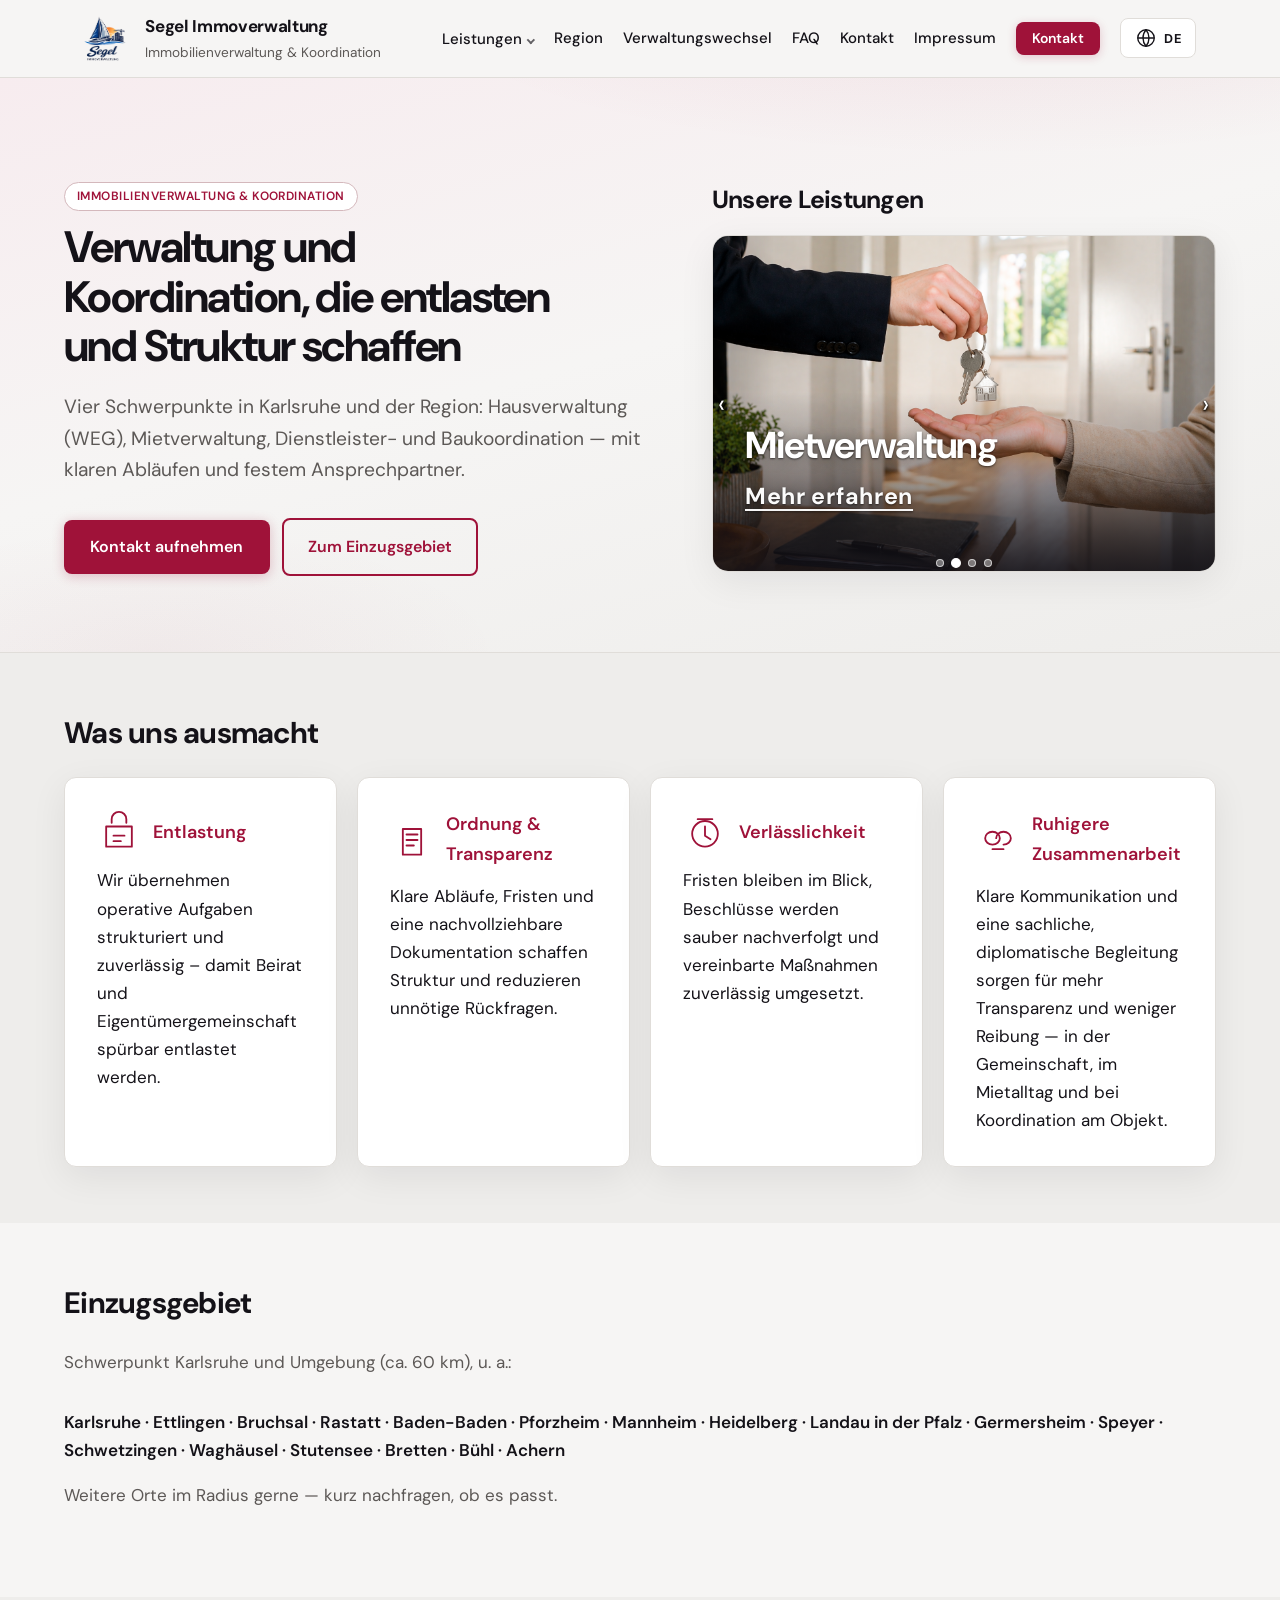
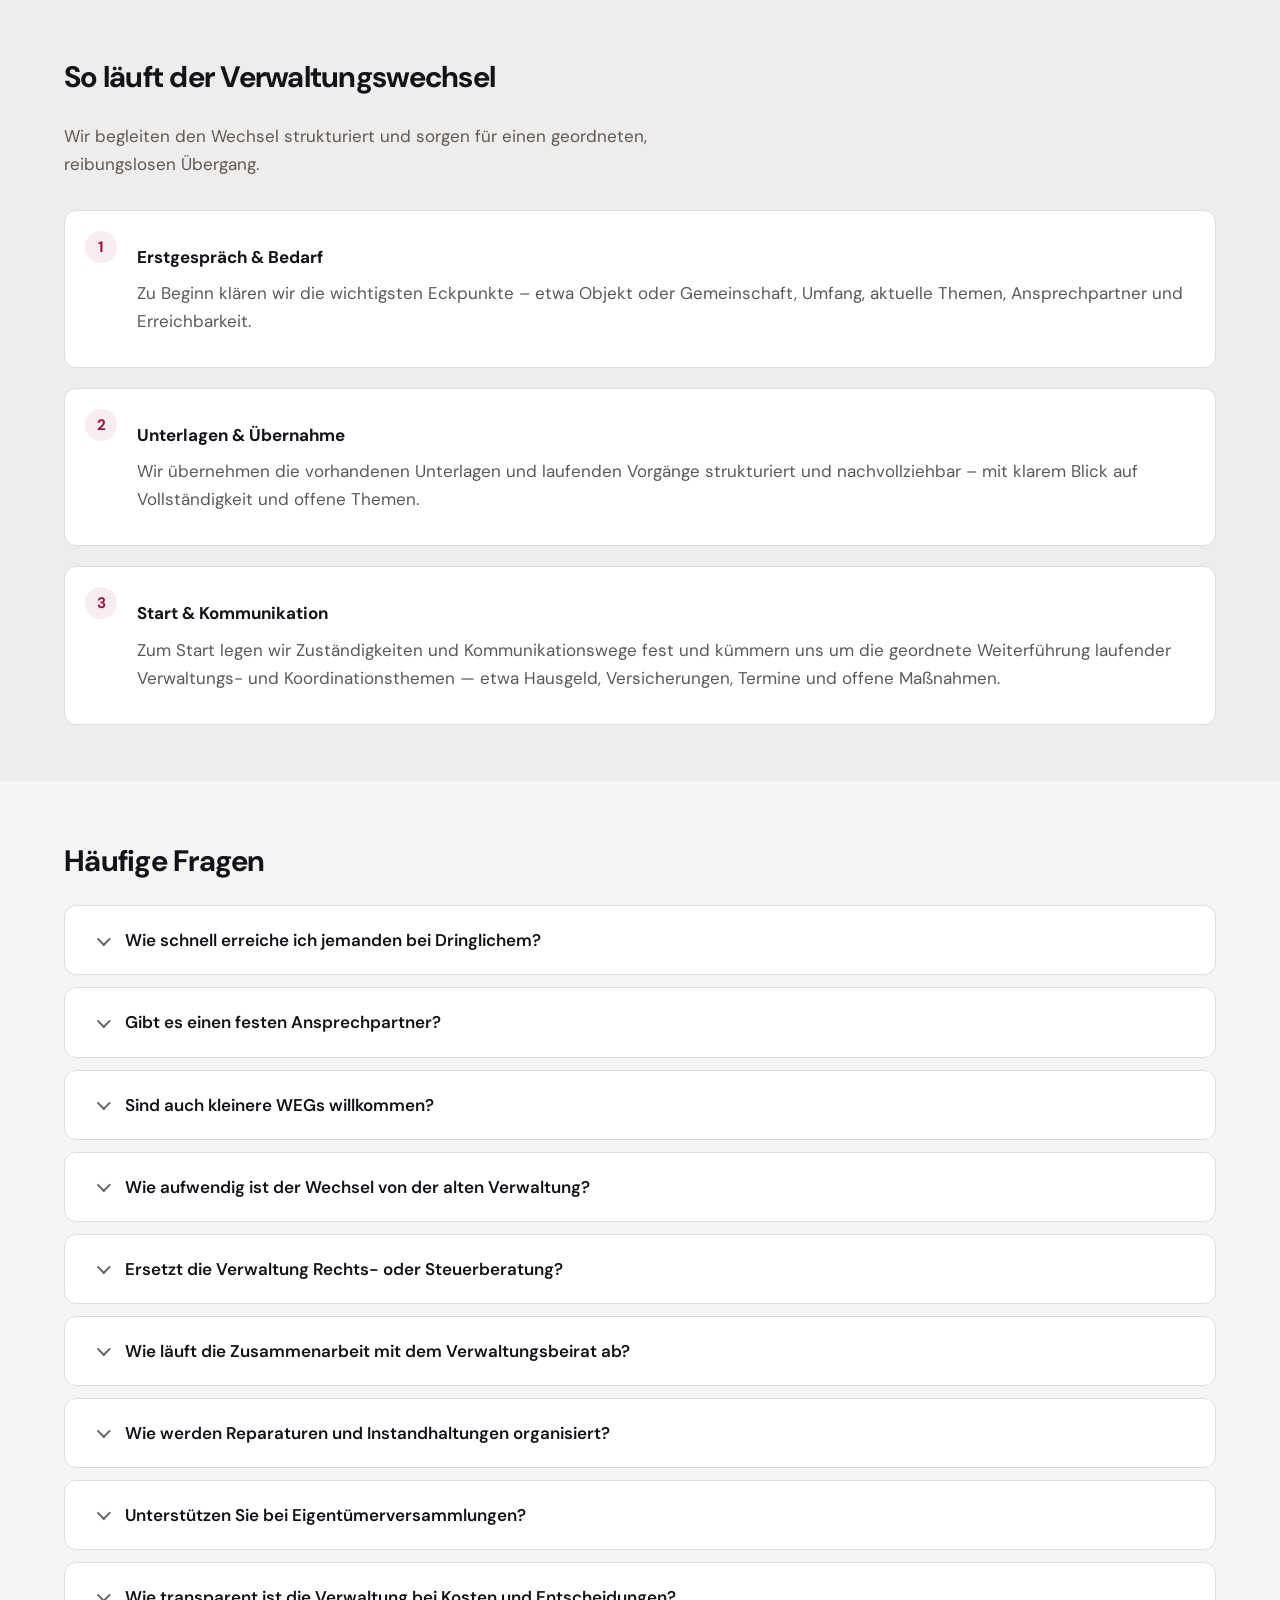
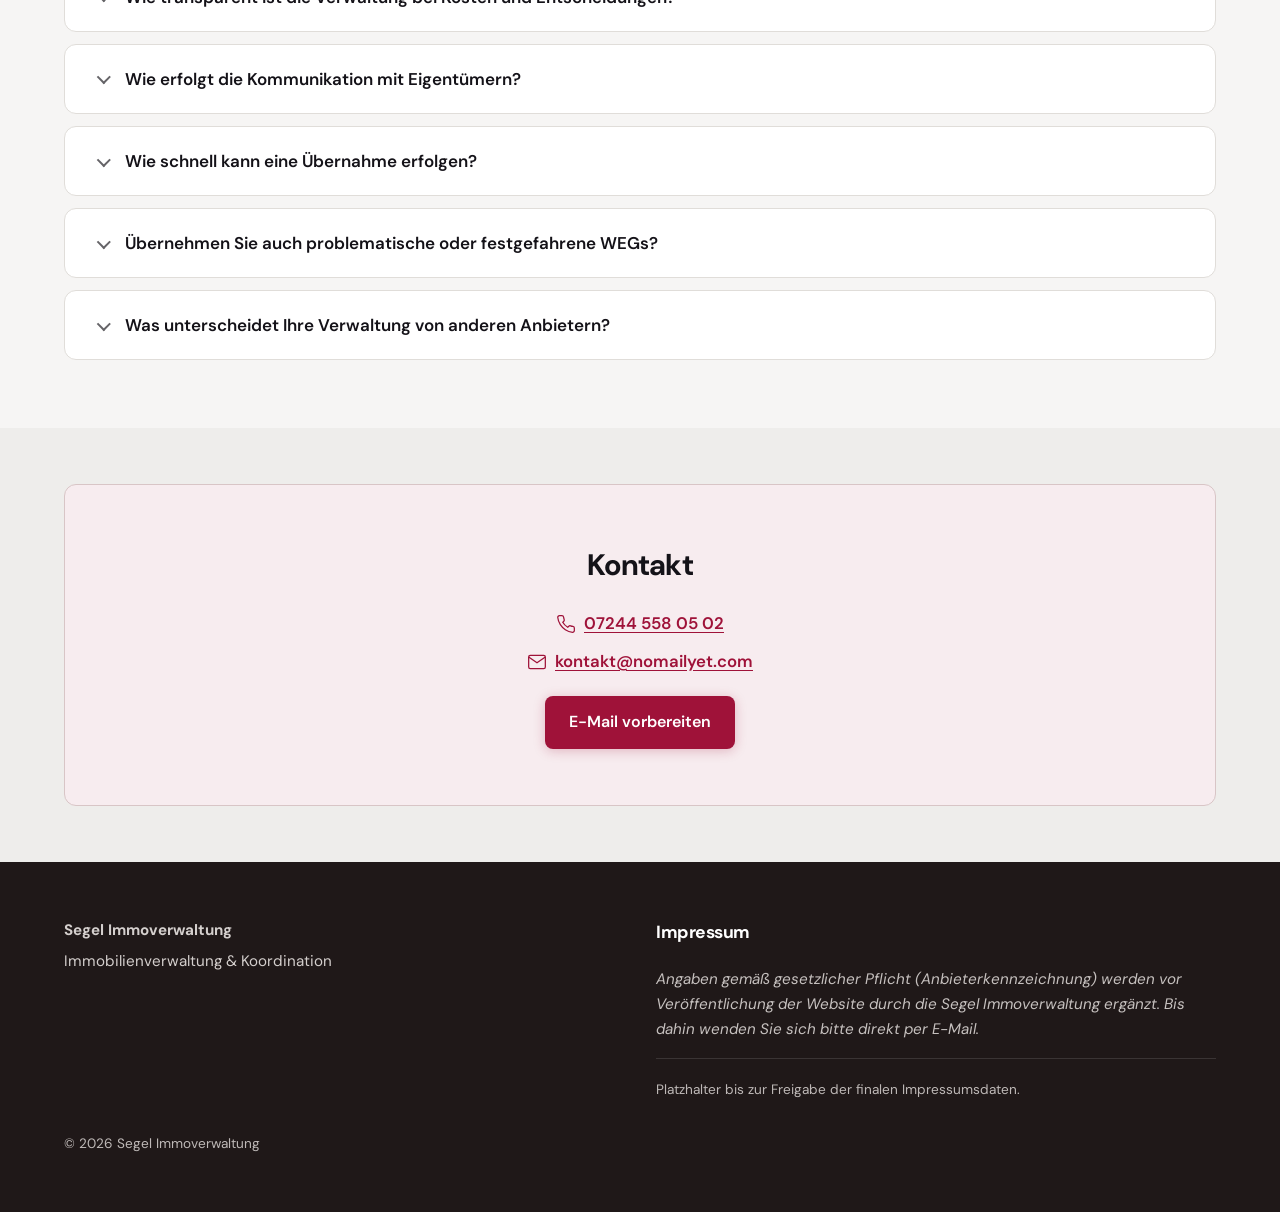
==== commit b453daea: "Finished version" ====
--- a/index.html
+++ b/index.html
@@ -91,6 +91,48 @@
               <a href="#kontakt" data-i18n="navContact">Kontakt</a>
               <a href="#impressum" data-i18n="navImprint">Impressum</a>
             </nav>
+            <div
+              class="nav-drawer__contact"
+              data-i18n-attr="aria-label"
+              data-i18n="contactDrawerAria"
+              aria-label="Kontakt — Telefon und E-Mail"
+            >
+              <a
+                class="nav-drawer__contact-link nav-drawer__tel"
+                href="tel:+4972445580502"
+                ><span class="nav-drawer__contact-icon" aria-hidden="true"
+                  ><svg
+                    width="20"
+                    height="20"
+                    viewBox="0 0 24 24"
+                    fill="none"
+                    stroke="currentColor"
+                    stroke-width="1.5"
+                  >
+                    <path
+                      d="M22 16.92v3a2 2 0 0 1-2.18 2 19.79 19.79 0 0 1-8.63-3.07 19.5 19.5 0 0 1-6-6 19.79 19.79 0 0 1-3.07-8.67A2 2 0 0 1 4.11 2h3a2 2 0 0 1 2 1.72 12.84 12.84 0 0 0 .7 2.81 2 2 0 0 1-.45 2.11L8.09 9.91a16 16 0 0 0 6 6l1.27-1.27a2 2 0 0 1 2.11-.45 12.84 12.84 0 0 0 2.81.7A2 2 0 0 1 22 16.92z"
+                    /></svg></span
+                ><span data-i18n="contactPhoneDisplay">07244 558 05 02</span></a
+              >
+              <a
+                class="nav-drawer__contact-link nav-drawer__mail mailto-contact-link"
+                href="mailto:kontakt@nomailyet.com"
+                ><span class="nav-drawer__contact-icon" aria-hidden="true"
+                  ><svg
+                    width="20"
+                    height="20"
+                    viewBox="0 0 24 24"
+                    fill="none"
+                    stroke="currentColor"
+                    stroke-width="1.5"
+                  >
+                    <path
+                      d="M4 4h16c1.1 0 2 .9 2 2v12c0 1.1-.9 2-2 2H4c-1.1 0-2-.9-2-2V6c0-1.1.9-2 2-2z"
+                    />
+                    <path d="m22 6-10 7L2 6" /></svg></span
+                ><span data-i18n="contactEmailDisplay">kontakt@nomailyet.com</span></a
+              >
+            </div>
           </div>
           <a class="btn btn--header-cta" href="#kontakt" data-i18n="navContact">Kontakt</a>
           <div class="lang-switch-wrap">
@@ -595,14 +637,47 @@
         <div class="section-inner">
           <div class="contact-block">
             <h2 id="contact-heading" data-i18n="contactTitle">Kontakt</h2>
-            <p data-i18n="contactLead">
-              Kurz beschreiben, was Sie brauchen — wir melden uns mit einem Vorschlag für ein
-              Erstgespräch.
-            </p>
+            <div class="contact-block__channels">
+              <a
+                class="contact-block__channel contact-block__tel"
+                href="tel:+4972445580502"
+                ><span class="contact-block__channel-icon" aria-hidden="true"
+                  ><svg
+                    width="20"
+                    height="20"
+                    viewBox="0 0 24 24"
+                    fill="none"
+                    stroke="currentColor"
+                    stroke-width="1.5"
+                  >
+                    <path
+                      d="M22 16.92v3a2 2 0 0 1-2.18 2 19.79 19.79 0 0 1-8.63-3.07 19.5 19.5 0 0 1-6-6 19.79 19.79 0 0 1-3.07-8.67A2 2 0 0 1 4.11 2h3a2 2 0 0 1 2 1.72 12.84 12.84 0 0 0 .7 2.81 2 2 0 0 1-.45 2.11L8.09 9.91a16 16 0 0 0 6 6l1.27-1.27a2 2 0 0 1 2.11-.45 12.84 12.84 0 0 0 2.81.7A2 2 0 0 1 22 16.92z"
+                    /></svg></span
+                ><span data-i18n="contactPhoneDisplay">07244 558 05 02</span></a
+              >
+              <a
+                class="contact-block__channel contact-block__email mailto-contact-link"
+                href="mailto:kontakt@nomailyet.com"
+                ><span class="contact-block__channel-icon" aria-hidden="true"
+                  ><svg
+                    width="20"
+                    height="20"
+                    viewBox="0 0 24 24"
+                    fill="none"
+                    stroke="currentColor"
+                    stroke-width="1.5"
+                  >
+                    <path
+                      d="M4 4h16c1.1 0 2 .9 2 2v12c0 1.1-.9 2-2 2H4c-1.1 0-2-.9-2-2V6c0-1.1.9-2 2-2z"
+                    />
+                    <path d="m22 6-10 7L2 6" /></svg></span
+                ><span data-i18n="contactEmailDisplay">kontakt@nomailyet.com</span></a
+              >
+            </div>
             <a
               class="btn btn--primary"
               id="mailto-contact"
-              href="mailto:?subject=Anfrage%20Segel%20Immoverwaltung&amp;body="
+              href="mailto:kontakt@nomailyet.com"
               data-i18n="contactCta"
               >E-Mail vorbereiten</a
             >
--- a/css/styles.css
+++ b/css/styles.css
@@ -164,6 +164,7 @@
 
 .contact-block h2 {
   margin-top: 0;
+  margin-bottom: var(--space-md);
 }
 
 .imprint-footer-h2 {
@@ -1328,6 +1329,64 @@
   max-width: var(--max-width-prose);
   margin-left: auto;
   margin-right: auto;
+}
+
+.contact-block__channels {
+  display: flex;
+  flex-direction: column;
+  align-items: center;
+  gap: 0.65rem;
+  margin: 0 0 var(--space-md);
+}
+
+.contact-block__channel {
+  display: inline-flex;
+  align-items: center;
+  justify-content: center;
+  gap: 0.5rem;
+  font-size: 1.05rem;
+  font-weight: 600;
+  color: var(--color-accent);
+  text-decoration: none;
+  text-align: left;
+}
+
+.contact-block__channel > span:not(.contact-block__channel-icon) {
+  text-decoration: underline;
+  text-underline-offset: 0.15em;
+}
+
+.contact-block__channel-icon {
+  flex-shrink: 0;
+  display: flex;
+  align-items: center;
+  justify-content: center;
+  color: var(--color-accent);
+}
+
+.contact-block__channel-icon svg {
+  display: block;
+}
+
+.contact-block__channel:hover > span:not(.contact-block__channel-icon) {
+  text-decoration-thickness: 0.1em;
+}
+
+.contact-block__channel:focus-visible {
+  outline: 2px solid var(--color-accent);
+  outline-offset: 3px;
+}
+
+.contact-block__hook {
+  margin: 0 0 var(--space-md);
+  font-size: 1.15rem;
+  font-weight: 600;
+  line-height: 1.35;
+  color: var(--color-text);
+}
+
+.nav-drawer__contact {
+  display: none;
 }
 
 .site-footer {
@@ -1644,6 +1703,55 @@
   .nav-dropdown__panel a {
     padding-left: var(--space-sm);
   }
+
+  .nav-drawer__contact {
+    display: flex;
+    flex-direction: column;
+    align-items: flex-start;
+    gap: 0.65rem;
+    margin-top: var(--space-lg);
+    padding-top: var(--space-lg);
+    border-top: 1px solid var(--color-border);
+    width: 100%;
+    flex-shrink: 0;
+  }
+
+  .nav-drawer__contact-link {
+    display: inline-flex;
+    align-items: center;
+    gap: 0.5rem;
+    font-size: 1rem;
+    font-weight: 600;
+    color: var(--color-accent);
+    text-decoration: none;
+    word-break: break-word;
+  }
+
+  .nav-drawer__contact-link > span:not(.nav-drawer__contact-icon) {
+    text-decoration: underline;
+    text-underline-offset: 0.15em;
+  }
+
+  .nav-drawer__contact-icon {
+    flex-shrink: 0;
+    display: flex;
+    align-items: center;
+    justify-content: center;
+    color: var(--color-accent);
+  }
+
+  .nav-drawer__contact-icon svg {
+    display: block;
+  }
+
+  .nav-drawer__contact-link:hover > span:not(.nav-drawer__contact-icon) {
+    text-decoration-thickness: 0.1em;
+  }
+
+  .nav-drawer__contact-link:focus-visible {
+    outline: 2px solid var(--color-accent);
+    outline-offset: 2px;
+  }
 }
 
 @media (max-width: 600px) {
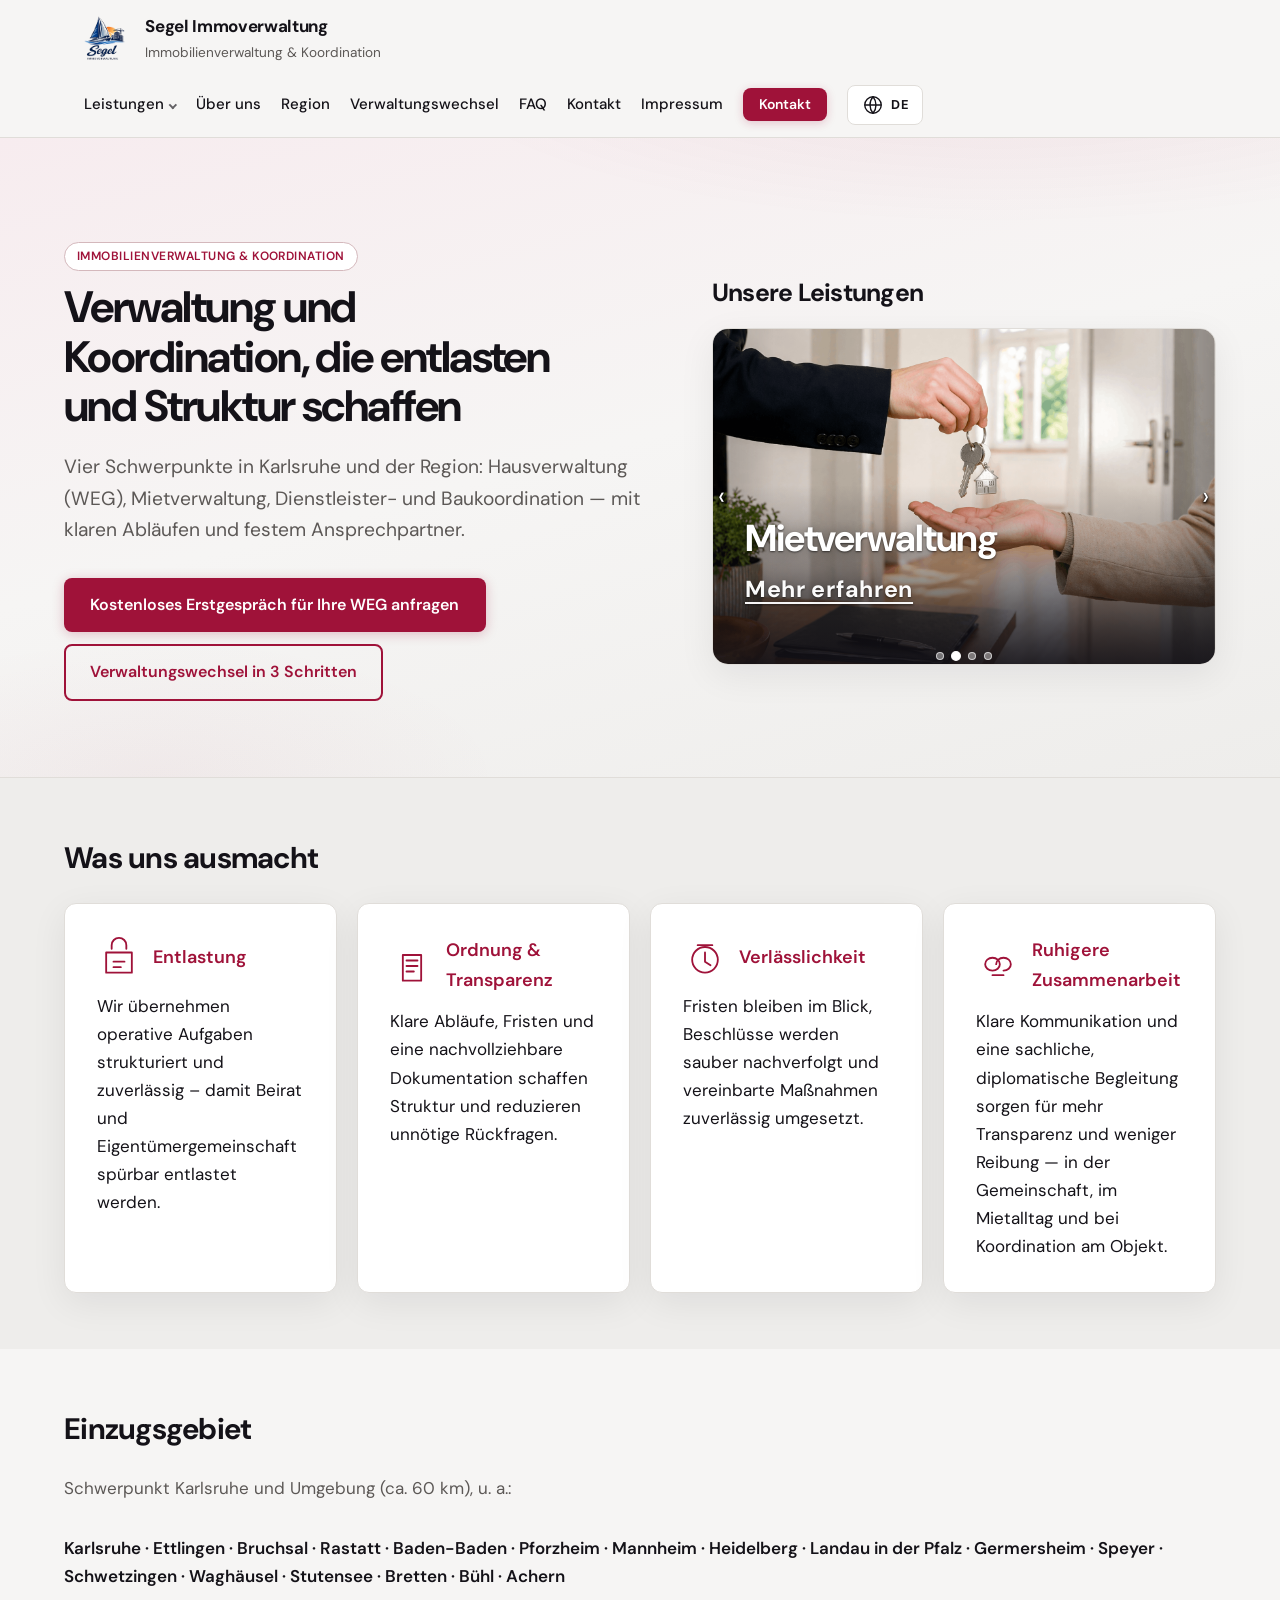
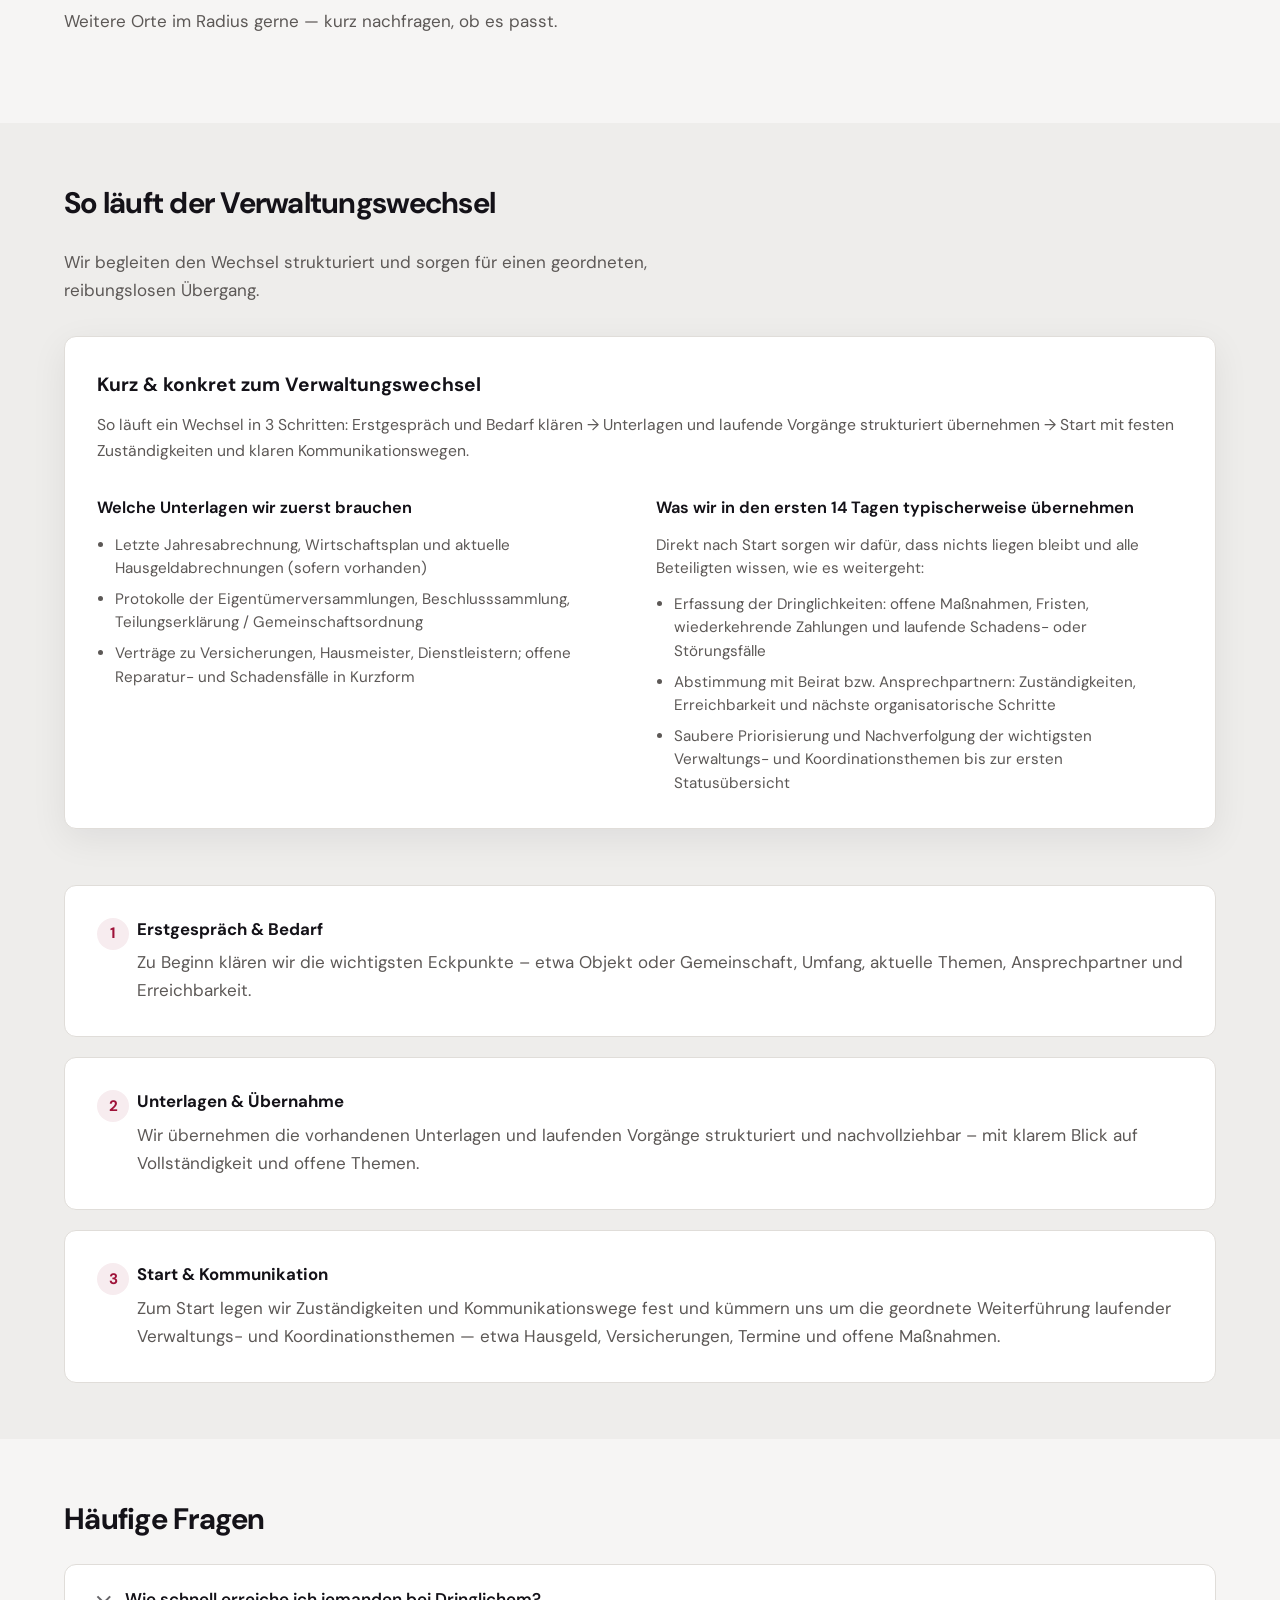
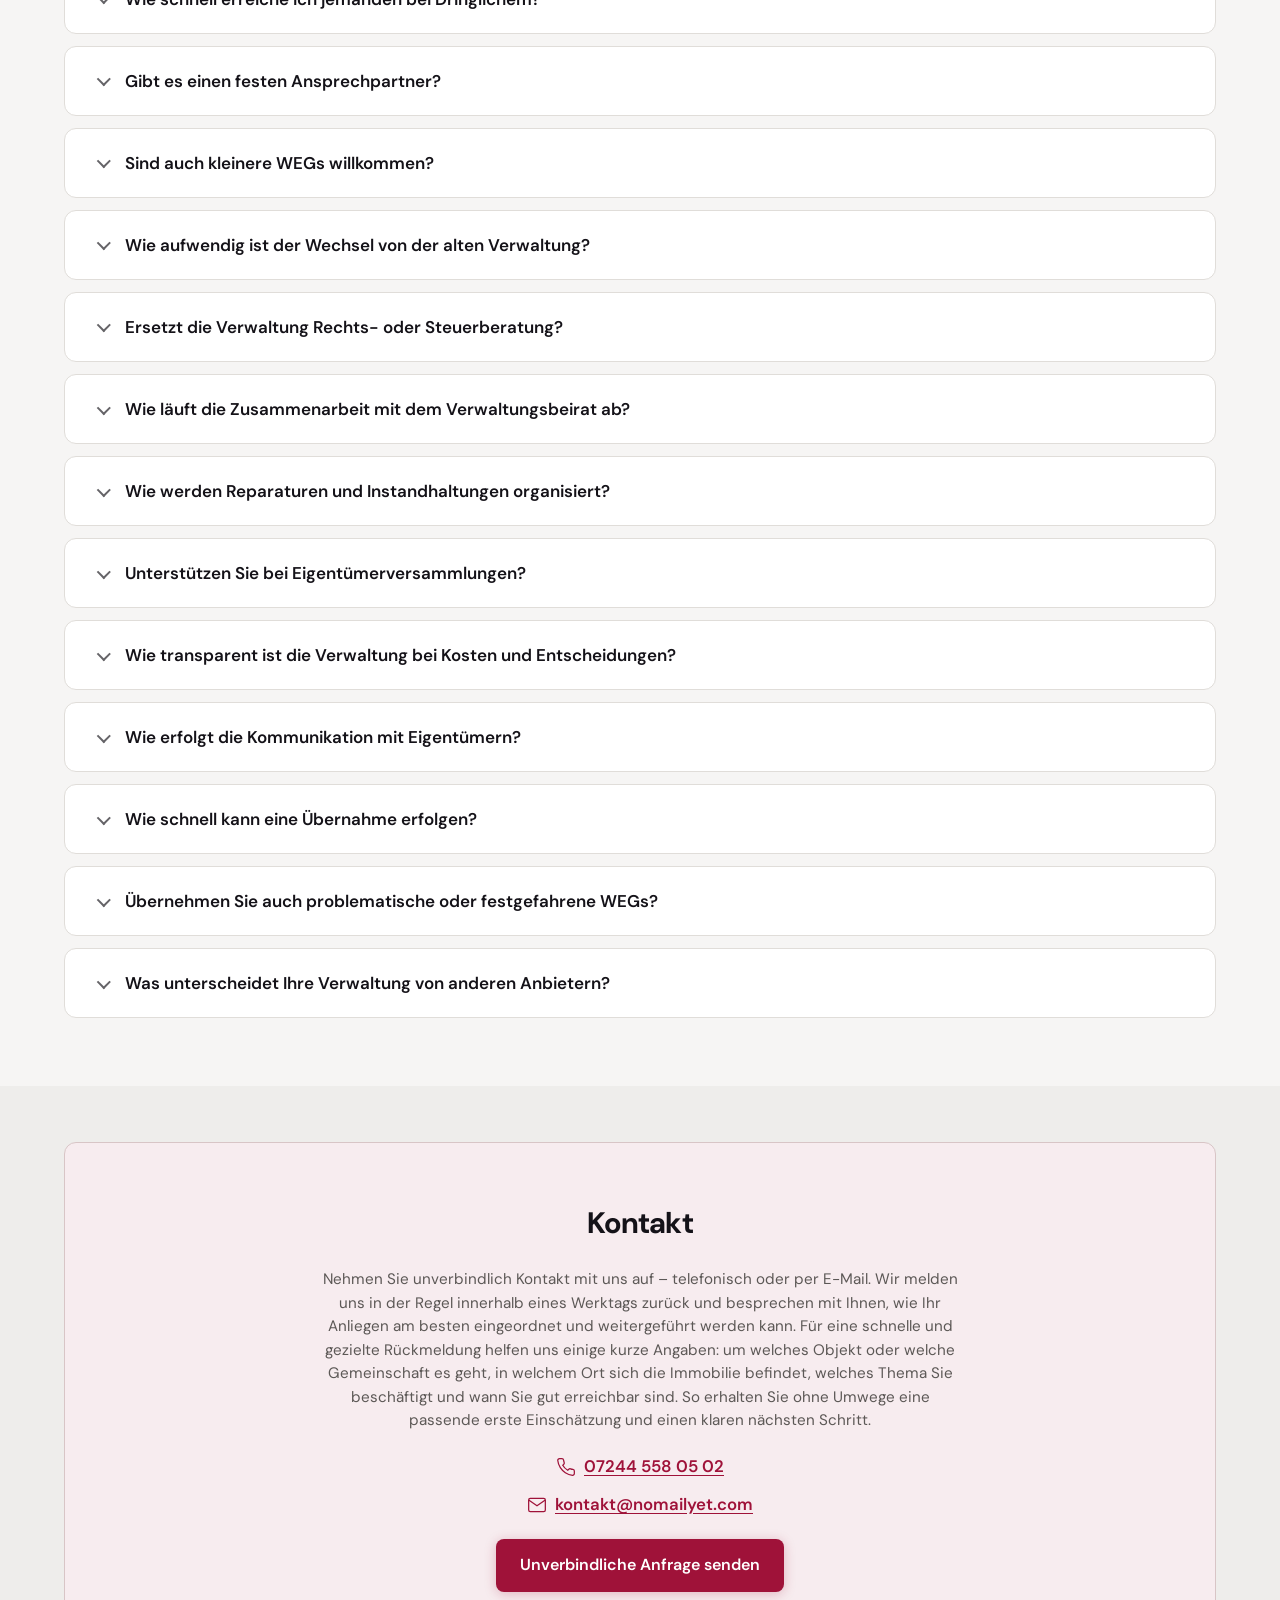
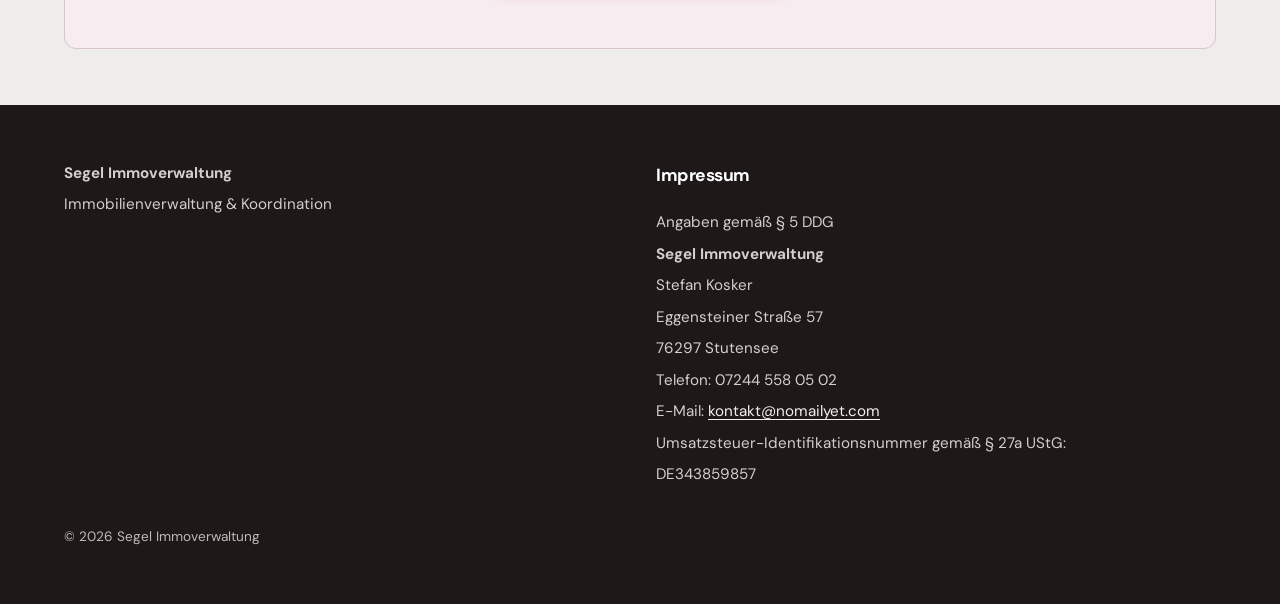
==== commit 6a1c4751: "Add Impressum details, site pages, and supporting assets Replace legal placeholder with full imprint" ====
--- a/index.html
+++ b/index.html
@@ -17,6 +17,8 @@
       rel="stylesheet"
     />
     <link rel="icon" href="images/Logos/Logo-Small.png" type="image/png" />
+    <link rel="alternate" hreflang="de" href="./index.html" />
+    <link rel="alternate" hreflang="en" href="./en/index.html" />
     <link rel="stylesheet" href="css/styles.css" />
     <script>
       (function () {
@@ -29,7 +31,7 @@
       })();
     </script>
   </head>
-  <body>
+  <body data-mail-context="home">
     <a class="skip-link" href="#main" data-i18n="skip">Zum Inhalt springen</a>
 
     <header class="site-header">
@@ -39,7 +41,9 @@
             src="images/Logos/Logo.png"
             width="429"
             height="456"
-            alt=""
+            alt="Segel Immoverwaltung — Logo"
+            data-i18n="brandLogoAlt"
+            data-i18n-attr="alt"
             decoding="async"
           />
           <span class="brand-text">
@@ -85,6 +89,7 @@
                   </ul>
                 </div>
               </details>
+              <a href="ueber-uns.html" data-i18n="navAbout">Über uns</a>
               <a href="#region" data-i18n="navRegion">Region</a>
               <a href="#ablauf" data-i18n="navProcess">Verwaltungswechsel</a>
               <a href="#faq" data-i18n="navFaq">FAQ</a>
@@ -178,6 +183,7 @@
               width="429"
               height="456"
               alt=""
+              aria-hidden="true"
               decoding="async"
             />
           </p>
@@ -194,10 +200,10 @@
               </p>
               <div class="hero-cta">
                 <a class="btn btn--primary" href="#kontakt" data-i18n="ctaPrimary"
-                  >Kontakt aufnehmen</a
+                  >Kostenloses Erstgespräch für Ihre WEG anfragen</a
                 >
-                <a class="btn btn--ghost" href="#region" data-i18n="ctaSecondary"
-                  >Zum Einzugsgebiet</a
+                <a class="btn btn--ghost" href="#ablauf" data-i18n="ctaSecondary"
+                  >Verwaltungswechsel in 3 Schritten</a
                 >
               </div>
             </div>
@@ -229,7 +235,7 @@
                           fetchpriority="high"
                           data-i18n="pageWegImgAlt"
                           data-i18n-attr="alt"
-                          alt=""
+                          alt="Eigentümerversammlung (Symbolbild)"
                         />
                       </div>
                       <div class="hero-carousel__caption">
@@ -257,7 +263,7 @@
                           decoding="async"
                           data-i18n="pageMietImgAlt"
                           data-i18n-attr="alt"
-                          alt=""
+                          alt="Mietverwaltung (Symbolbild)"
                         />
                       </div>
                       <div class="hero-carousel__caption">
@@ -285,7 +291,7 @@
                           decoding="async"
                           data-i18n="pageDlImgAlt"
                           data-i18n-attr="alt"
-                          alt=""
+                          alt="Koordination am Bau (Symbolbild)"
                         />
                       </div>
                       <div class="hero-carousel__caption">
@@ -313,7 +319,7 @@
                           decoding="async"
                           data-i18n="pageBauImgAlt"
                           data-i18n-attr="alt"
-                          alt=""
+                          alt="Baustelle / Sanierung (Symbolbild)"
                         />
                       </div>
                       <div class="hero-carousel__caption">
@@ -428,6 +434,7 @@
                   width="44"
                   height="44"
                   alt=""
+                  aria-hidden="true"
                   decoding="async"
                 />
                 <h3 data-i18n="pillar1Title">Entlastung</h3>
@@ -445,6 +452,7 @@
                   width="44"
                   height="44"
                   alt=""
+                  aria-hidden="true"
                   decoding="async"
                 />
                 <h3 data-i18n="pillar2Title">Ordnung &amp; Transparenz</h3>
@@ -462,6 +470,7 @@
                   width="44"
                   height="44"
                   alt=""
+                  aria-hidden="true"
                   decoding="async"
                 />
                 <h3 data-i18n="pillar3Title">Verlässlichkeit</h3>
@@ -479,6 +488,7 @@
                   width="44"
                   height="44"
                   alt=""
+                  aria-hidden="true"
                   decoding="async"
                 />
                 <h3 data-i18n="pillar4Title">Ruhigere Zusammenarbeit</h3>
@@ -519,6 +529,58 @@
             Wir begleiten den Wechsel strukturiert und sorgen für einen geordneten,
             reibungslosen Übergang.
           </p>
+          <div class="process-promise" aria-labelledby="process-promise-heading">
+            <h3 id="process-promise-heading" class="process-promise__title" data-i18n="processQuickTitle">
+              Kurz &amp; konkret zum Verwaltungswechsel
+            </h3>
+            <p class="process-promise__lead" data-i18n="processStepsBlurb">
+              So läuft ein Wechsel in 3 Schritten: Erstgespräch und Bedarf klären → Unterlagen und
+              laufende Vorgänge strukturiert übernehmen → Start mit festen Zuständigkeiten und klaren
+              Kommunikationswegen.
+            </p>
+            <div class="process-promise__grid">
+              <div class="process-promise__card">
+                <h4 data-i18n="processDocsHeading">Welche Unterlagen wir zuerst brauchen</h4>
+                <ul class="process-promise__list">
+                  <li data-i18n="processDocsLi1">
+                    Letzte Jahresabrechnung, Wirtschaftsplan und aktuelle Hausgeldabrechnungen (sofern
+                    vorhanden)
+                  </li>
+                  <li data-i18n="processDocsLi2">
+                    Protokolle der Eigentümerversammlungen, Beschlusssammlung, Teilungserklärung /
+                    Gemeinschaftsordnung
+                  </li>
+                  <li data-i18n="processDocsLi3">
+                    Verträge zu Versicherungen, Hausmeister, Dienstleistern; offene Reparatur- und
+                    Schadensfälle in Kurzform
+                  </li>
+                </ul>
+              </div>
+              <div class="process-promise__card">
+                <h4 data-i18n="processDaysHeading">
+                  Was wir in den ersten 14 Tagen typischerweise übernehmen
+                </h4>
+                <p class="process-promise__intro" data-i18n="processDaysIntro">
+                  Direkt nach Start sorgen wir dafür, dass nichts liegen bleibt und alle Beteiligten
+                  wissen, wie es weitergeht:
+                </p>
+                <ul class="process-promise__list">
+                  <li data-i18n="processDaysLi1">
+                    Erfassung der Dringlichkeiten: offene Maßnahmen, Fristen, wiederkehrende
+                    Zahlungen und laufende Schadens- oder Störungsfälle
+                  </li>
+                  <li data-i18n="processDaysLi2">
+                    Abstimmung mit Beirat bzw. Ansprechpartnern: Zuständigkeiten, Erreichbarkeit und
+                    nächste organisatorische Schritte
+                  </li>
+                  <li data-i18n="processDaysLi3">
+                    Saubere Priorisierung und Nachverfolgung der wichtigsten Verwaltungs- und
+                    Koordinationsthemen bis zur ersten Statusübersicht
+                  </li>
+                </ul>
+              </div>
+            </div>
+          </div>
           <ol class="steps">
             <li>
               <strong data-i18n="step1Title">Erstgespräch &amp; Bedarf</strong>
@@ -637,6 +699,15 @@
         <div class="section-inner">
           <div class="contact-block">
             <h2 id="contact-heading" data-i18n="contactTitle">Kontakt</h2>
+            <p class="contact-block__microcopy" data-i18n="contactMicrocopy">
+              Nehmen Sie unverbindlich Kontakt mit uns auf – telefonisch oder per E-Mail. Wir melden
+              uns in der Regel innerhalb eines Werktags zurück und besprechen mit Ihnen, wie Ihr
+              Anliegen am besten eingeordnet und weitergeführt werden kann. Für eine schnelle und
+              gezielte Rückmeldung helfen uns einige kurze Angaben: um welches Objekt oder welche
+              Gemeinschaft es geht, in welchem Ort sich die Immobilie befindet, welches Thema Sie
+              beschäftigt und wann Sie gut erreichbar sind. So erhalten Sie ohne Umwege eine
+              passende erste Einschätzung und einen klaren nächsten Schritt.
+            </p>
             <div class="contact-block__channels">
               <a
                 class="contact-block__channel contact-block__tel"
@@ -678,8 +749,7 @@
               class="btn btn--primary"
               id="mailto-contact"
               href="mailto:kontakt@nomailyet.com"
-              data-i18n="contactCta"
-              >E-Mail vorbereiten</a
+              >Unverbindliche Anfrage senden</a
             >
           </div>
         </div>
@@ -695,14 +765,20 @@
           </div>
           <div>
             <h2 class="imprint-footer-h2" data-i18n="imprintTitle">Impressum</h2>
-            <p class="impressum-placeholder" data-i18n="imprintPlaceholder">
-              Angaben gemäß gesetzlicher Pflicht (Anbieterkennzeichnung) werden vor Veröffentlichung
-              der Website durch die Segel Immoverwaltung ergänzt. Bis dahin wenden Sie sich bitte
-              direkt per E-Mail.
-            </p>
-            <p class="footer-note" data-i18n="imprintPlaceholderNote">
-              Platzhalter bis zur Freigabe der finalen Impressumsdaten.
-            </p>
+            <div class="impressum-content">
+              <p data-i18n="imprintDdg">Angaben gemäß § 5 DDG</p>
+              <p><strong data-i18n="footerCompany">Segel Immoverwaltung</strong></p>
+              <p data-i18n="imprintOwnerName">Stefan Kosker</p>
+              <p data-i18n="imprintStreet">Eggensteiner Straße 57</p>
+              <p data-i18n="imprintCity">76297 Stutensee</p>
+              <p data-i18n="imprintPhone">Telefon: 07244 558 05 02</p>
+              <p>
+                <span data-i18n="imprintEmailLabel">E-Mail:</span>
+                <a href="mailto:kontakt@nomailyet.com" class="mailto-contact-link">kontakt@nomailyet.com</a>
+              </p>
+              <p data-i18n="imprintVatIntro">Umsatzsteuer-Identifikationsnummer gemäß § 27a UStG:</p>
+              <p data-i18n="imprintVatId">DE343859857</p>
+            </div>
           </div>
         </div>
         <p class="footer-note" style="border: 0; padding-top: 0">
@@ -712,6 +788,25 @@
       </div>
     </footer>
 
+    <nav
+      class="mobile-contact-bar"
+      aria-label=""
+      data-i18n="mobileContactBarLabel"
+      data-i18n-attr="aria-label"
+    >
+      <a class="mobile-contact-bar__btn mobile-contact-bar__btn--call" href="tel:+4972445580502"
+        ><span data-i18n="mobileContactCall">Anrufen</span></a
+      >
+      <a
+        class="mobile-contact-bar__btn mobile-contact-bar__btn--mail mailto-contact-link"
+        href="mailto:kontakt@nomailyet.com"
+        ><span data-i18n="mobileContactMail">E-Mail</span></a
+      >
+      <a class="mobile-contact-bar__btn mobile-contact-bar__btn--request" href="#kontakt"
+        ><span data-i18n="mobileContactRequest">Anfrage</span></a
+      >
+    </nav>
+
     <script>
       document.getElementById("year").textContent = new Date().getFullYear();
     </script>
--- a/css/styles.css
+++ b/css/styles.css
@@ -157,6 +157,13 @@
   margin-top: var(--space-md);
 }
 
+.steps li > strong {
+  display: block;
+  margin: 0;
+  font-size: 1.05rem;
+  line-height: 1.35;
+}
+
 .step-body {
   margin: 0.5rem 0 0;
   color: var(--color-text-muted);
@@ -293,7 +300,14 @@
   display: flex;
   flex-wrap: wrap;
   gap: var(--space-sm) var(--space-md);
+  /* Stretch so every item shares the same row height; centering per-item then aligns labels. */
+  align-items: stretch;
+}
+
+.site-nav > a {
+  display: flex;
   align-items: center;
+  line-height: 1.25;
 }
 
 .site-nav a {
@@ -310,6 +324,15 @@
 
 .nav-dropdown {
   position: relative;
+}
+
+/* Top-level dropdown in header: match height and vertical centering of adjacent <a> links. */
+.site-nav > .nav-dropdown {
+  display: flex;
+  flex-direction: column;
+  justify-content: center;
+  margin: 0;
+  padding: 0;
 }
 
 .nav-dropdown__summary {
@@ -321,7 +344,7 @@
   gap: 0.4rem;
   font-size: 0.9375rem;
   font-weight: 500;
-  line-height: 1.2;
+  line-height: 1.25;
   color: var(--color-text);
   padding: 0.15rem 0;
 }
@@ -541,6 +564,70 @@
 
 .detail-hero__teaser {
   margin-top: var(--space-md);
+}
+
+.about-intro__note {
+  margin-top: 0;
+  margin-bottom: var(--space-lg);
+  font-size: 0.95rem;
+}
+
+.about-intro {
+  display: grid;
+  gap: var(--space-xl);
+  align-items: start;
+}
+
+@media (min-width: 48rem) {
+  .about-intro {
+    grid-template-columns: minmax(12rem, 17rem) minmax(0, 1fr);
+    gap: var(--space-2xl);
+    align-items: center;
+  }
+}
+
+.about-intro__figure {
+  margin: 0;
+}
+
+.about-intro__caption {
+  margin: var(--space-sm) 0 0;
+  font-size: 0.9rem;
+  font-weight: 500;
+  color: var(--color-text-muted);
+  text-align: center;
+  line-height: 1.35;
+}
+
+@media (min-width: 48rem) {
+  .about-intro__caption {
+    text-align: left;
+  }
+}
+
+.about-intro__img {
+  border-radius: var(--radius);
+  box-shadow: var(--shadow);
+  width: 100%;
+  max-width: 20rem;
+  margin-inline: auto;
+  object-fit: cover;
+  aspect-ratio: 4 / 5;
+}
+
+@media (min-width: 48rem) {
+  .about-intro__img {
+    margin-inline: 0;
+    max-width: none;
+  }
+}
+
+.about-intro__prose p {
+  margin: 0 0 var(--space-md);
+}
+
+.about-intro__prose p:last-child {
+  margin-bottom: 0;
 }
 
 @media (prefers-reduced-motion: reduce) {
@@ -1208,8 +1295,8 @@
   counter-increment: step;
   content: counter(step);
   position: absolute;
-  left: var(--space-md);
-  top: var(--space-md);
+  left: var(--space-lg);
+  top: var(--space-lg);
   width: 2rem;
   height: 2rem;
   display: flex;
@@ -1385,6 +1472,174 @@
   color: var(--color-text);
 }
 
+.contact-block__microcopy {
+  margin: 0 auto var(--space-md);
+  font-size: 0.95rem;
+  line-height: 1.55;
+  color: var(--color-text-muted);
+}
+
+.process-promise {
+  margin: var(--space-lg) 0 var(--space-xl);
+  padding: var(--space-lg);
+  background: var(--color-surface);
+  border-radius: var(--radius);
+  border: 1px solid var(--color-border);
+  box-shadow: var(--shadow);
+}
+
+.process-promise__title {
+  margin: 0 0 var(--space-sm);
+  font-size: 1.2rem;
+  font-weight: 700;
+}
+
+.process-promise__lead {
+  margin: 0 0 var(--space-lg);
+  color: var(--color-text-muted);
+  font-size: 0.98rem;
+  line-height: 1.6;
+}
+
+.process-promise__grid {
+  display: grid;
+  grid-template-columns: repeat(2, minmax(0, 1fr));
+  gap: var(--space-lg);
+}
+
+.process-promise__card h4 {
+  margin: 0 0 var(--space-sm);
+  font-size: 1.02rem;
+  font-weight: 650;
+}
+
+.process-promise__intro {
+  margin: 0 0 var(--space-sm);
+  font-size: 0.95rem;
+  color: var(--color-text-muted);
+  line-height: 1.55;
+}
+
+.process-promise__list {
+  margin: 0;
+  padding-left: 1.15rem;
+  color: var(--color-text-muted);
+  font-size: 0.95rem;
+  line-height: 1.55;
+}
+
+.process-promise__list li + li {
+  margin-top: 0.45rem;
+}
+
+@media (max-width: 800px) {
+  .process-promise__grid {
+    grid-template-columns: 1fr;
+  }
+}
+
+.fit-heading {
+  margin: 0 0 var(--space-md);
+  font-size: 1.35rem;
+  font-weight: 700;
+}
+
+.fit-cols {
+  display: grid;
+  grid-template-columns: repeat(2, minmax(0, 1fr));
+  gap: var(--space-lg);
+  align-items: start;
+}
+
+.fit-col {
+  background: var(--color-surface);
+  border-radius: var(--radius);
+  padding: var(--space-md) var(--space-lg);
+  border: 1px solid var(--color-border);
+}
+
+.fit-col--yes {
+  border-color: color-mix(in srgb, var(--color-accent) 22%, var(--color-border));
+}
+
+.fit-col h3 {
+  margin: 0 0 var(--space-sm);
+  font-size: 1.02rem;
+  font-weight: 650;
+}
+
+.fit-list {
+  margin: 0;
+  padding-left: 1.15rem;
+  color: var(--color-text-muted);
+  font-size: 0.95rem;
+  line-height: 1.55;
+}
+
+.fit-list li + li {
+  margin-top: 0.4rem;
+}
+
+@media (max-width: 720px) {
+  .fit-cols {
+    grid-template-columns: 1fr;
+  }
+}
+
+.mobile-contact-bar {
+  display: none;
+  position: fixed;
+  bottom: 0;
+  left: 0;
+  right: 0;
+  z-index: 160;
+  box-sizing: border-box;
+  align-items: stretch;
+  justify-content: stretch;
+  gap: 0.45rem;
+  padding: 0.5rem 0.65rem calc(0.55rem + env(safe-area-inset-bottom, 0px));
+  background: var(--color-surface);
+  border-top: 1px solid var(--color-border);
+  box-shadow: 0 -6px 28px rgba(20, 18, 24, 0.1);
+}
+
+.mobile-contact-bar.is-visible {
+  display: flex;
+}
+
+.mobile-contact-bar__btn {
+  flex: 1;
+  display: flex;
+  align-items: center;
+  justify-content: center;
+  min-height: 2.75rem;
+  padding: 0.35rem 0.4rem;
+  border-radius: var(--radius-sm);
+  font-size: 0.78rem;
+  font-weight: 650;
+  line-height: 1.2;
+  text-align: center;
+  text-decoration: none;
+  color: var(--color-text);
+  background: var(--color-bg-alt);
+  border: 1px solid var(--color-border);
+}
+
+.mobile-contact-bar__btn--call {
+  color: var(--color-accent);
+  background: var(--color-accent-soft);
+  border-color: color-mix(in srgb, var(--color-accent) 25%, var(--color-border));
+}
+
+.mobile-contact-bar__btn:hover {
+  color: var(--color-accent-hover);
+  border-color: var(--color-accent);
+}
+
+body:has(.mobile-contact-bar.is-visible) {
+  padding-bottom: 4.75rem;
+}
+
 .nav-drawer__contact {
   display: none;
 }
@@ -1429,9 +1684,16 @@
   margin: 0;
 }
 
-.impressum-placeholder {
-  font-style: italic;
-  opacity: 0.92;
+.impressum-content {
+  margin: 0;
+}
+
+.impressum-content p {
+  margin: 0.4rem 0;
+}
+
+.impressum-content p:first-child {
+  margin-top: 0;
 }
 
 /* Mobile / tablet: slide-in navigation (burger) */
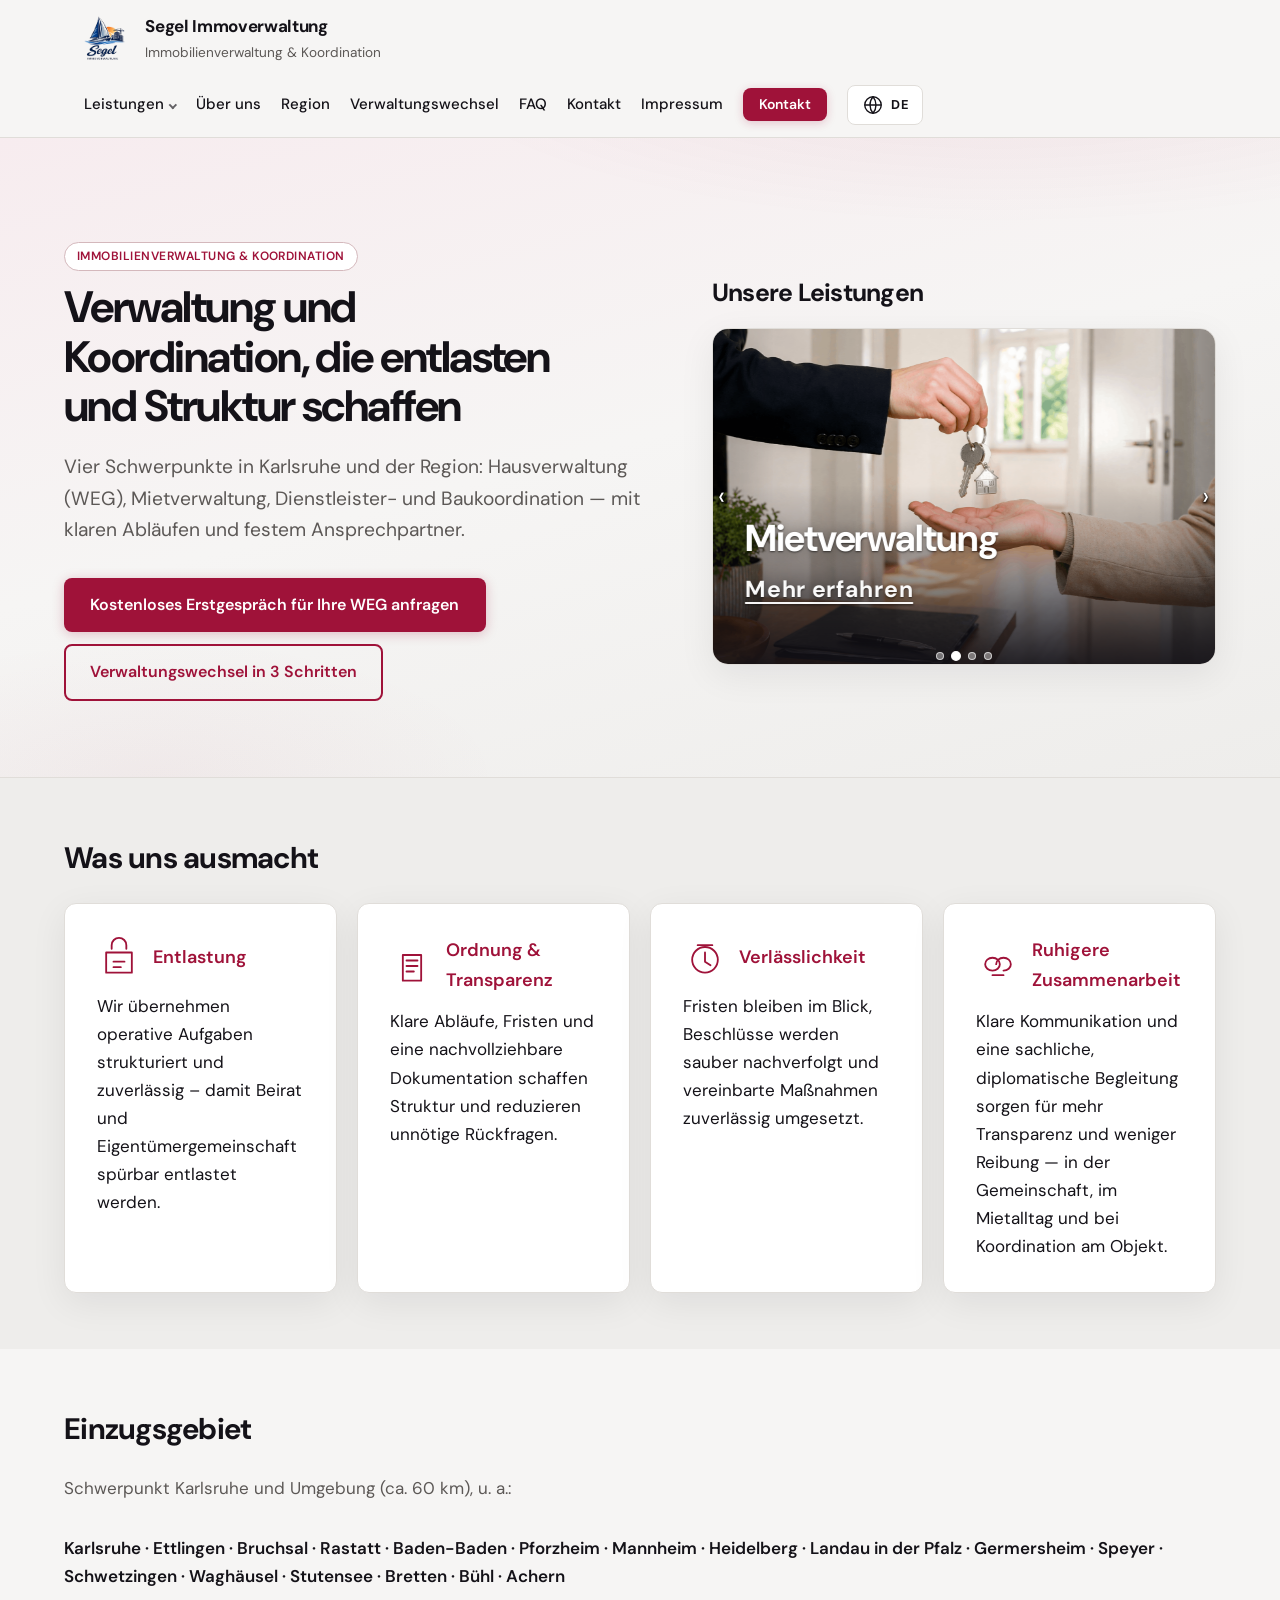
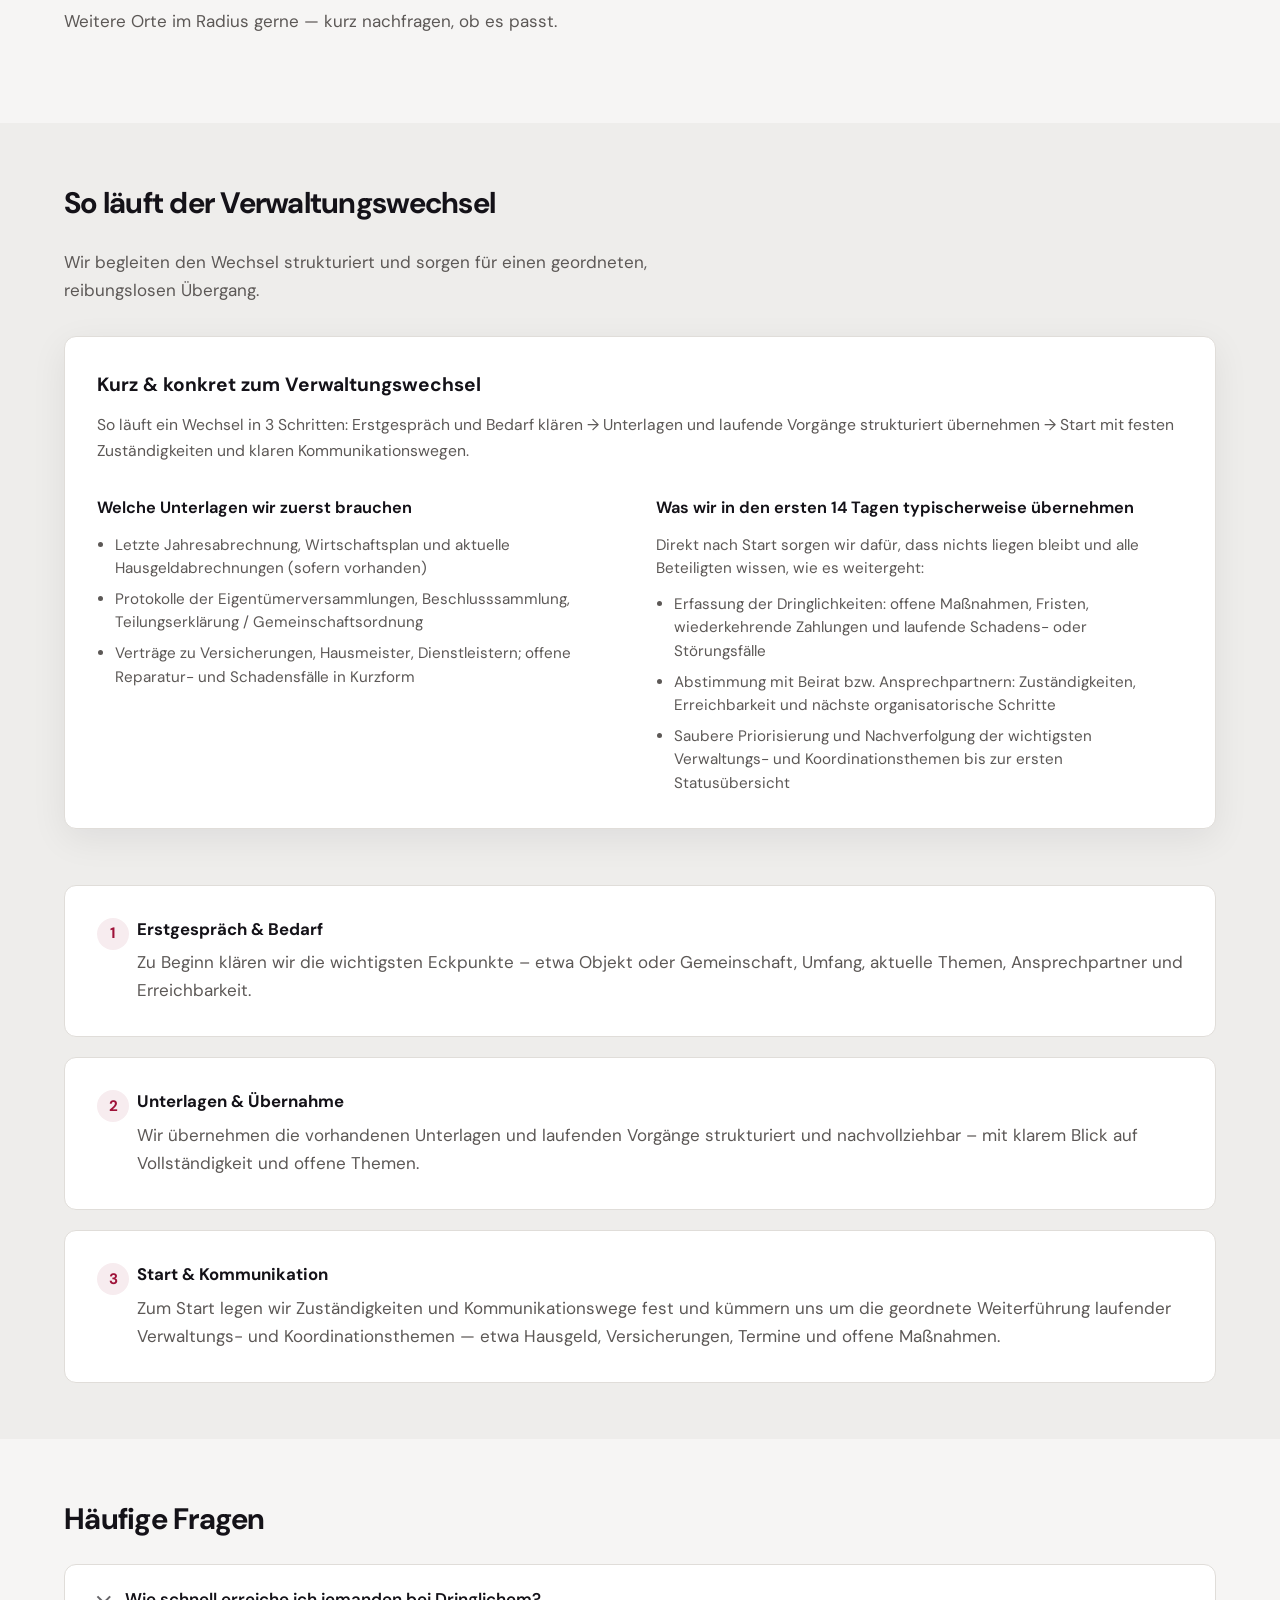
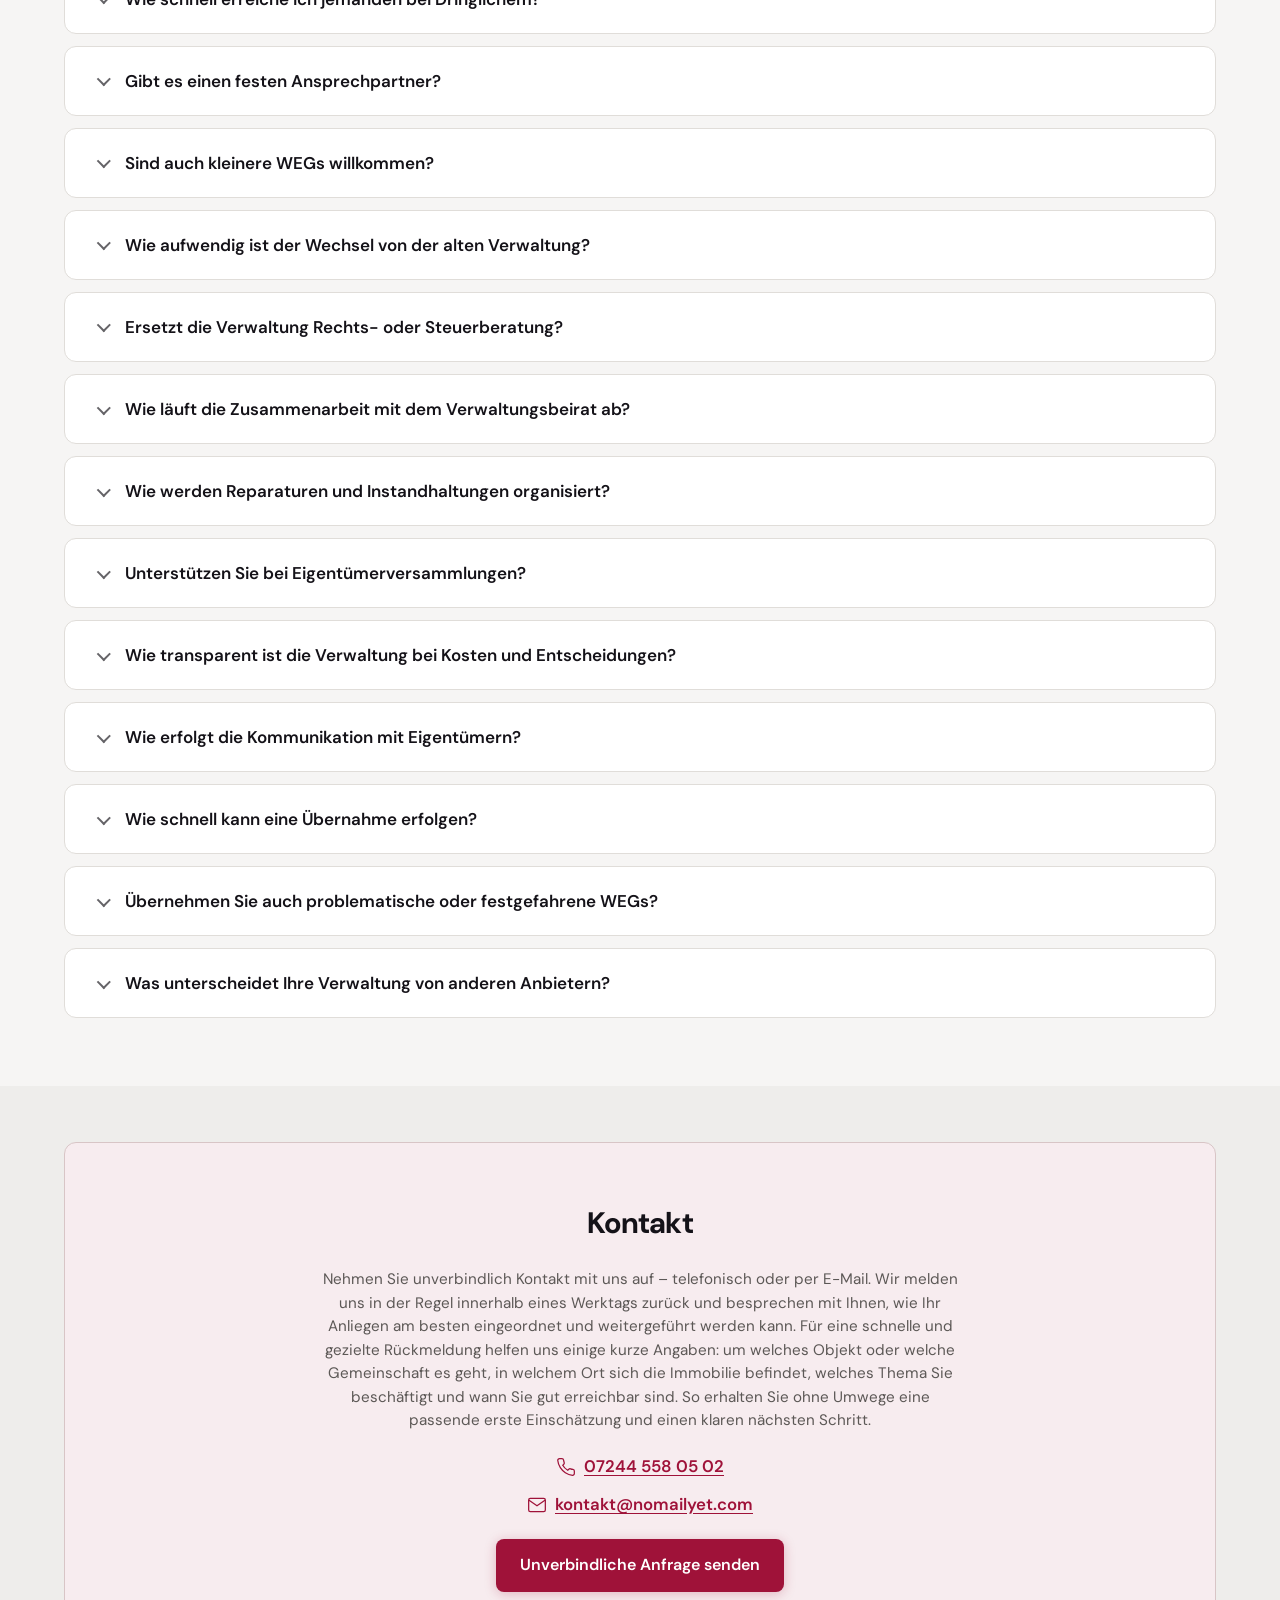
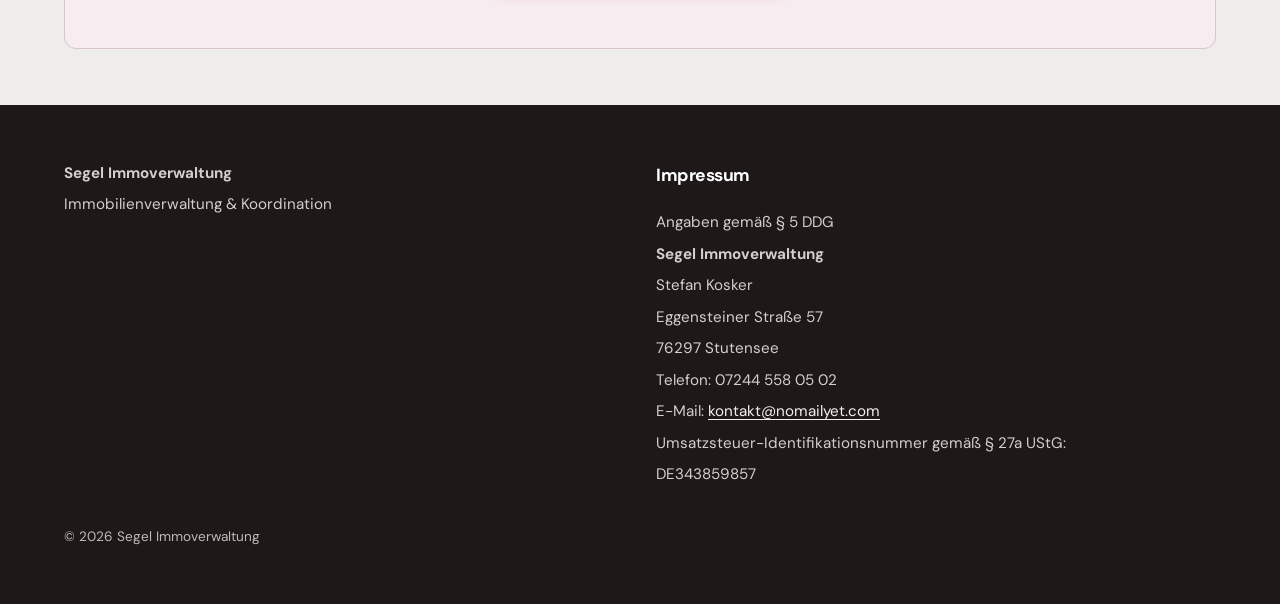
==== commit c8b383c8: "Über uns and Impressum + finalized" ====
--- a/index.html
+++ b/index.html
@@ -19,6 +19,7 @@
     <link rel="icon" href="images/Logos/Logo-Small.png" type="image/png" />
     <link rel="alternate" hreflang="de" href="./index.html" />
     <link rel="alternate" hreflang="en" href="./en/index.html" />
+    <script src="js/hreflang.js"></script>
     <link rel="stylesheet" href="css/styles.css" />
     <script>
       (function () {
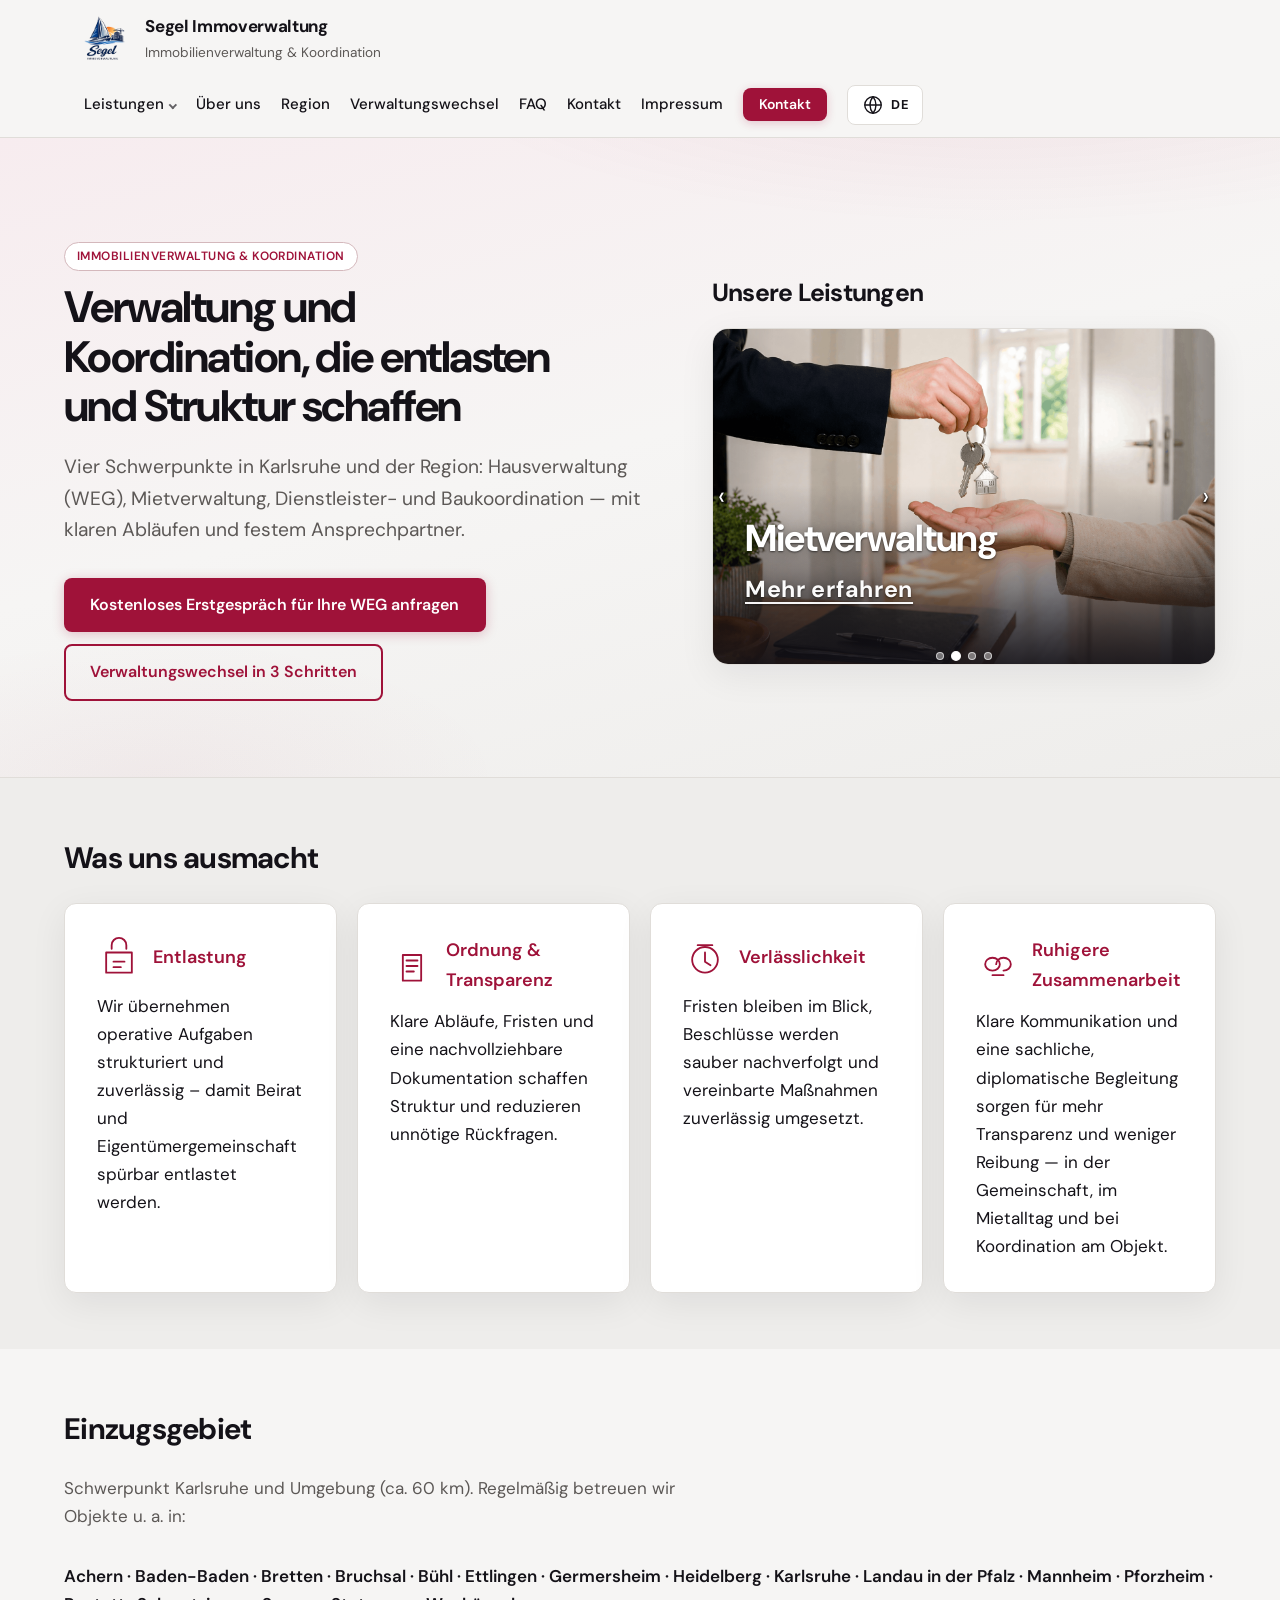
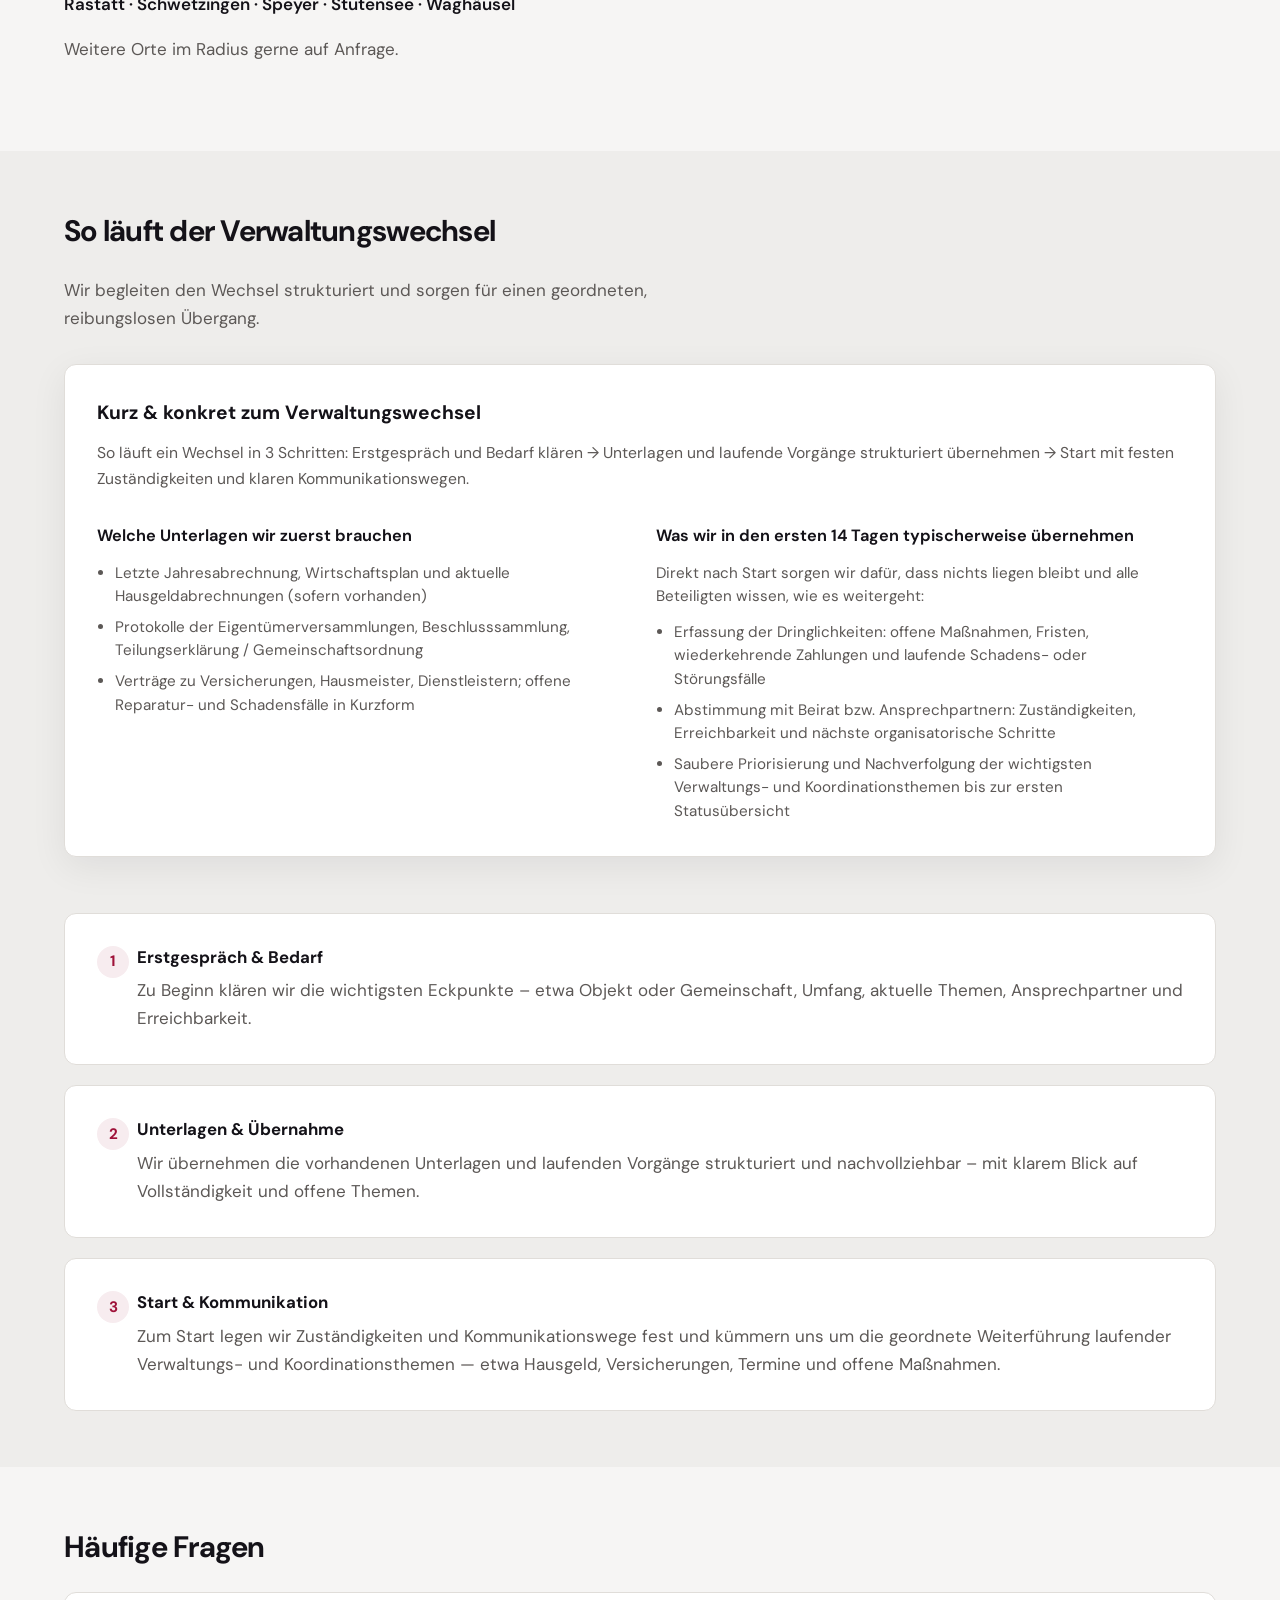
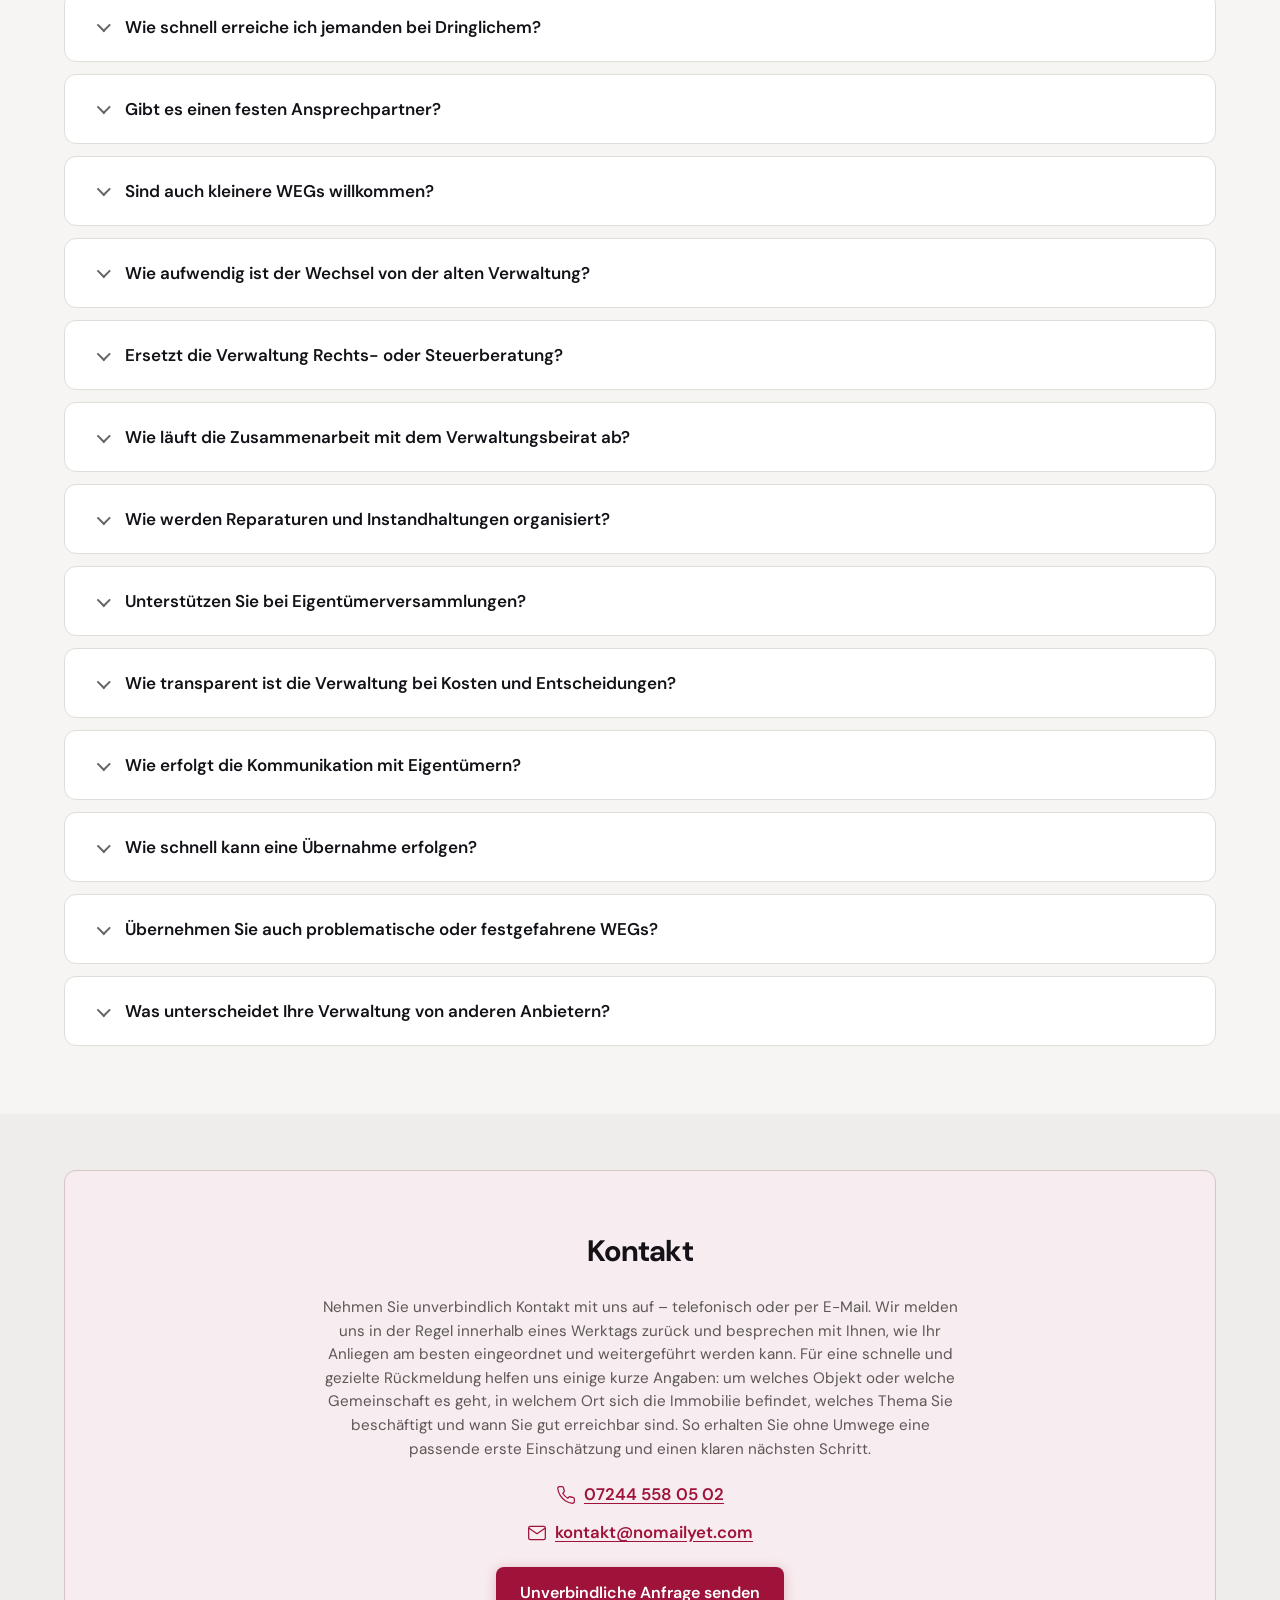
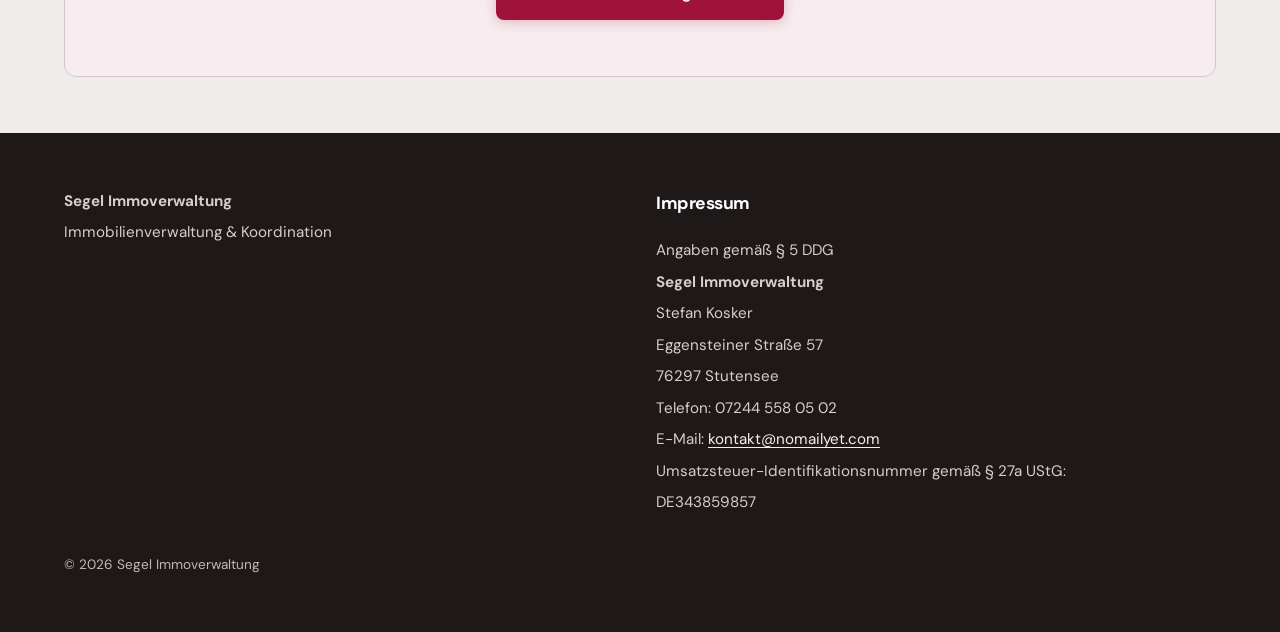
==== commit e9529957: "SEO optimize the location text." ====
--- a/index.html
+++ b/index.html
@@ -508,15 +508,16 @@
         <div class="section-inner">
           <h2 id="region-heading" data-i18n="regionTitle">Einzugsgebiet</h2>
           <p class="lead-muted" data-i18n="regionLead">
-            Schwerpunkt Karlsruhe und Umgebung (ca. 60 km), u. a.:
+            Schwerpunkt Karlsruhe und Umgebung (ca. 60 km). Regelmäßig betreuen wir Objekte u. a.
+            in:
           </p>
           <p class="region-highlight" data-i18n="regionCities">
-            Karlsruhe · Ettlingen · Bruchsal · Rastatt · Baden-Baden · Pforzheim · Mannheim ·
-            Heidelberg · Landau in der Pfalz · Germersheim · Speyer · Schwetzingen · Waghäusel
-            · Stutensee · Bretten · Bühl · Achern
+            Achern · Baden-Baden · Bretten · Bruchsal · Bühl · Ettlingen · Germersheim ·
+            Heidelberg · Karlsruhe · Landau in der Pfalz · Mannheim · Pforzheim · Rastatt ·
+            Schwetzingen · Speyer · Stutensee · Waghäusel
           </p>
           <p class="lead-muted region-follow" data-i18n="regionMore">
-            Weitere Orte im Radius gerne — kurz nachfragen, ob es passt.
+            Weitere Orte im Radius gerne auf Anfrage.
           </p>
         </div>
       </section>
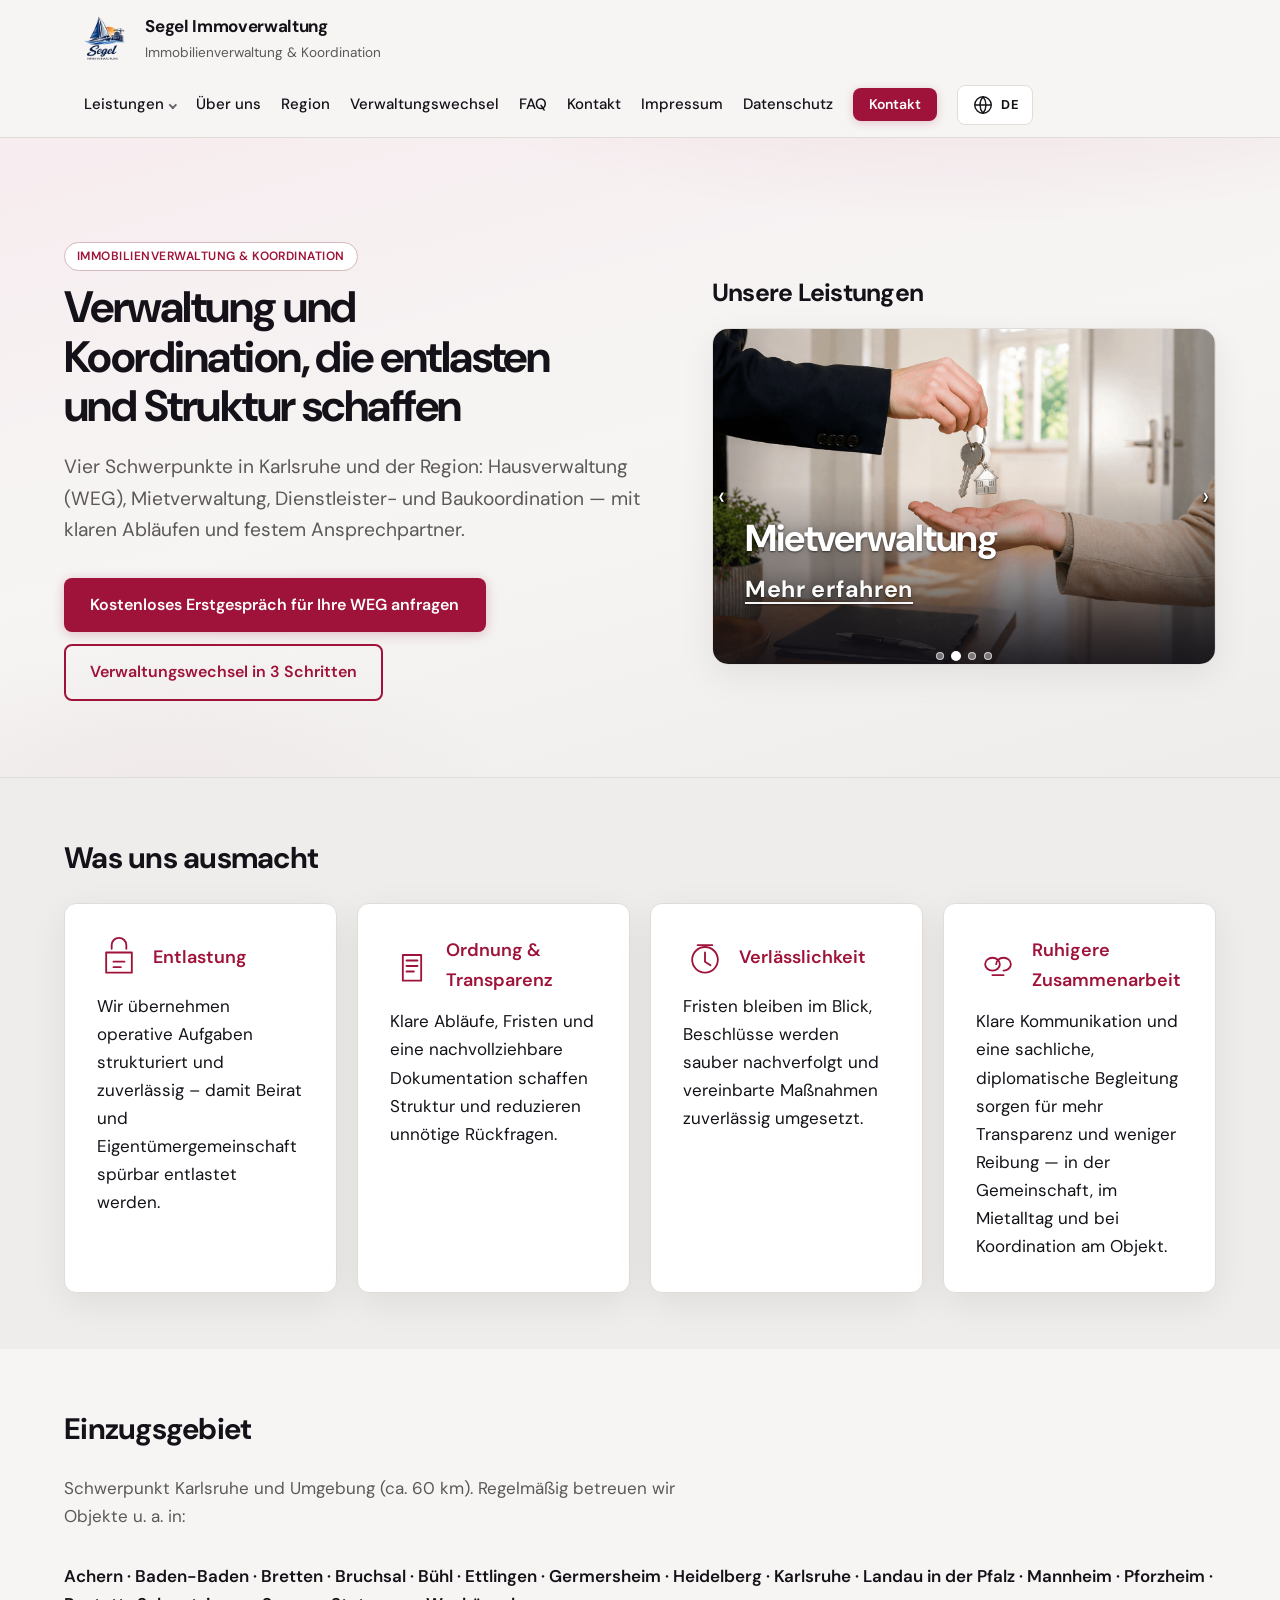
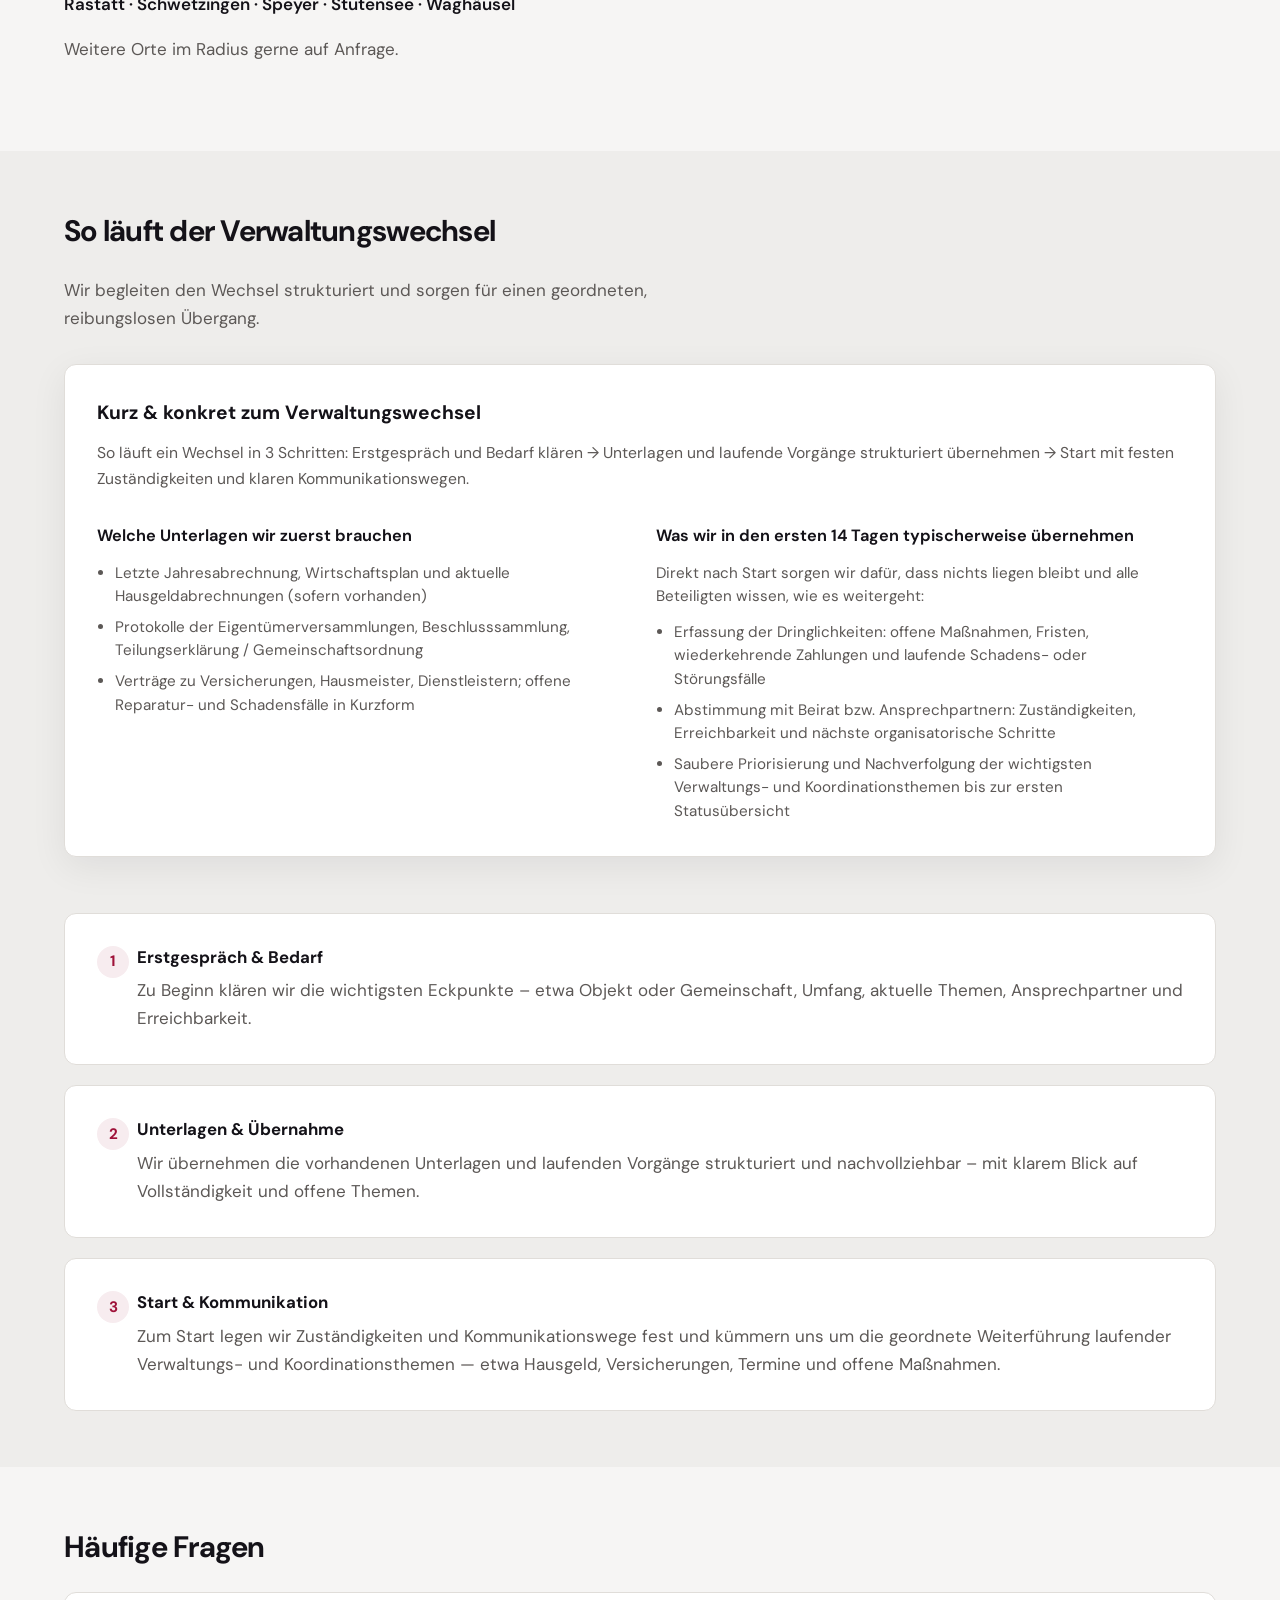
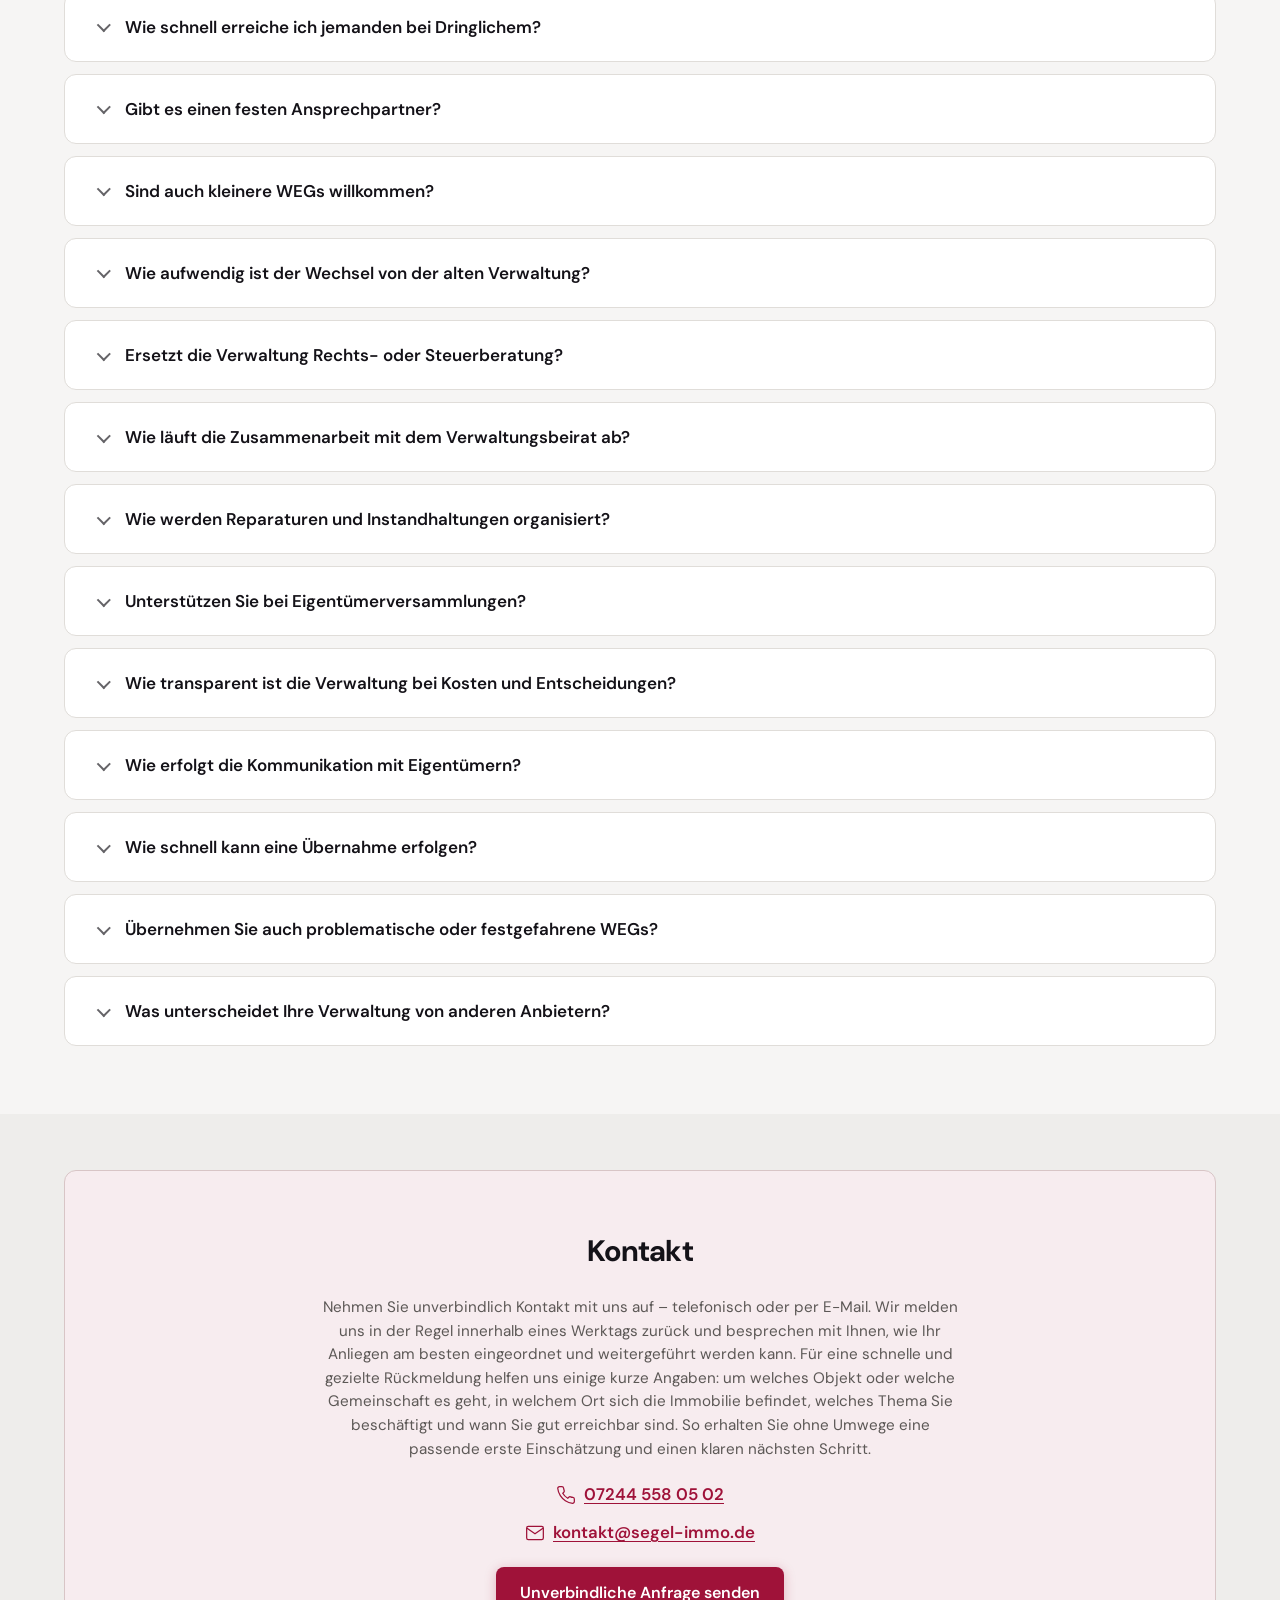
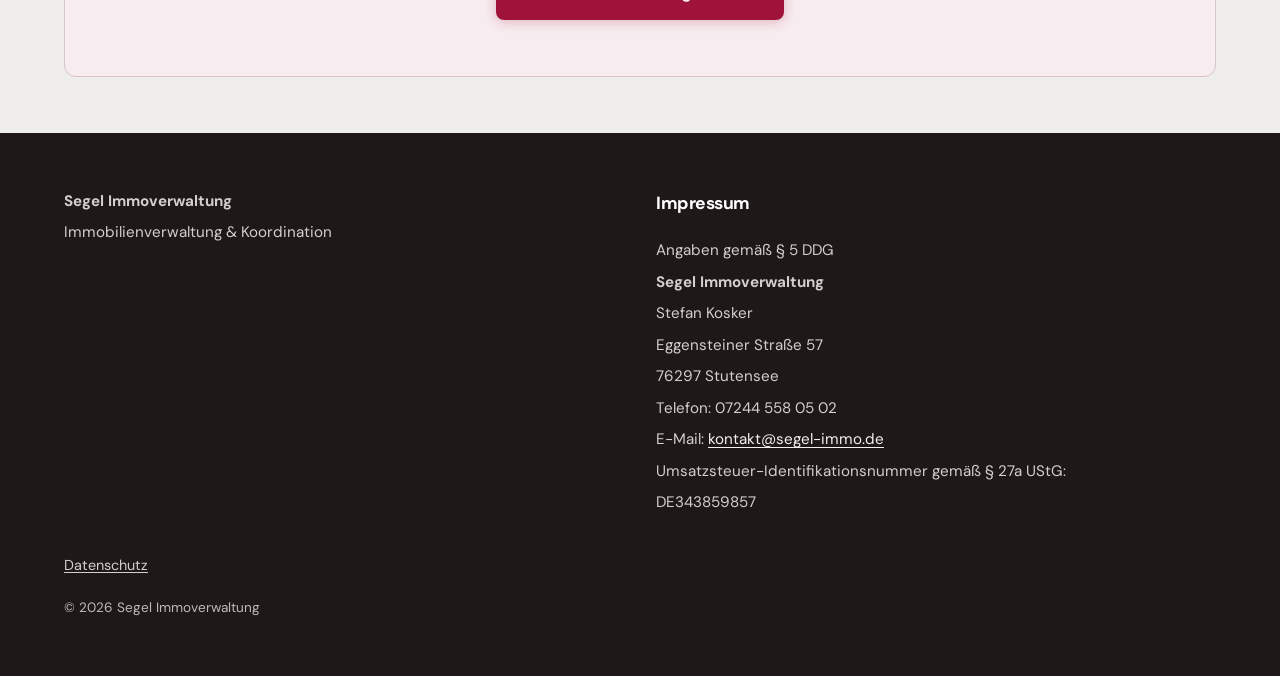
==== commit 9e9050db: "SEO steps" ====
--- a/index.html
+++ b/index.html
@@ -17,9 +17,68 @@
       rel="stylesheet"
     />
     <link rel="icon" href="images/Logos/Logo-Small.png" type="image/png" />
-    <link rel="alternate" hreflang="de" href="./index.html" />
-    <link rel="alternate" hreflang="en" href="./en/index.html" />
-    <script src="js/hreflang.js"></script>
+    <link rel="canonical" href="https://segel-immo.de/" />
+    <link rel="alternate" hreflang="de" href="https://segel-immo.de/" />
+    <link rel="alternate" hreflang="en" href="https://segel-immo.de/en/index.html" />
+    <link rel="alternate" hreflang="x-default" href="https://segel-immo.de/" />
+    <meta property="og:type" content="website" />
+    <meta property="og:site_name" content="Segel Immoverwaltung" />
+    <meta property="og:locale" content="de_DE" />
+    <meta property="og:locale:alternate" content="en_US" />
+    <meta property="og:url" content="https://segel-immo.de/" />
+    <meta property="og:title" content="Segel Immoverwaltung — Hausverwaltung &amp; Koordination Karlsruhe &amp; Region" />
+    <meta property="og:description" content="Hausverwaltung für WEGs, Mietverwaltung, Dienstleister- und Baukoordination mit klaren Prozessen. Einzugsgebiet Karlsruhe, Rhein-Neckar, Kraichgau und Umgebung." />
+    <meta property="og:image" content="https://segel-immo.de/images/Logos/Logo-Small.png" />
+    <meta name="twitter:card" content="summary_large_image" />
+    <meta name="twitter:title" content="Segel Immoverwaltung — Hausverwaltung &amp; Koordination Karlsruhe &amp; Region" />
+    <meta name="twitter:description" content="Hausverwaltung für WEGs, Mietverwaltung, Dienstleister- und Baukoordination mit klaren Prozessen. Einzugsgebiet Karlsruhe, Rhein-Neckar, Kraichgau und Umgebung." />
+    <meta name="twitter:image" content="https://segel-immo.de/images/Logos/Logo-Small.png" />
+    <script type="application/ld+json">
+      {
+        "@context": "https://schema.org",
+        "@graph": [
+          {
+            "@type": "WebSite",
+            "@id": "https://segel-immo.de/#website",
+            "url": "https://segel-immo.de/",
+            "name": "Segel Immoverwaltung",
+            "inLanguage": "de-DE",
+            "publisher": { "@id": "https://segel-immo.de/#organization" }
+          },
+          {
+            "@type": ["LocalBusiness", "ProfessionalService"],
+            "@id": "https://segel-immo.de/#organization",
+            "name": "Segel Immoverwaltung",
+            "url": "https://segel-immo.de/",
+            "telephone": "+4972445580502",
+            "email": "kontakt@segel-immo.de",
+            "image": "https://segel-immo.de/images/Logos/Logo-Small.png",
+            "address": {
+              "@type": "PostalAddress",
+              "streetAddress": "Eggensteiner Straße 57",
+              "addressLocality": "Stutensee",
+              "postalCode": "76297",
+              "addressCountry": "DE"
+            },
+            "geo": {
+              "@type": "GeoCoordinates",
+              "latitude": 49.067591,
+              "longitude": 8.460911
+            },
+            "vatID": "DE343859857",
+            "areaServed": {
+              "@type": "GeoCircle",
+              "geoMidpoint": {
+                "@type": "GeoCoordinates",
+                "latitude": 49.067591,
+                "longitude": 8.460911
+              },
+              "geoRadius": 60000
+            }
+          }
+        ]
+      }
+    </script>
     <link rel="stylesheet" href="css/styles.css" />
     <script>
       (function () {
@@ -96,6 +155,7 @@
               <a href="#faq" data-i18n="navFaq">FAQ</a>
               <a href="#kontakt" data-i18n="navContact">Kontakt</a>
               <a href="#impressum" data-i18n="navImprint">Impressum</a>
+              <a href="datenschutz.html" data-i18n="navPrivacy">Datenschutz</a>
             </nav>
             <div
               class="nav-drawer__contact"
@@ -122,7 +182,7 @@
               >
               <a
                 class="nav-drawer__contact-link nav-drawer__mail mailto-contact-link"
-                href="mailto:kontakt@nomailyet.com"
+                href="mailto:kontakt@segel-immo.de"
                 ><span class="nav-drawer__contact-icon" aria-hidden="true"
                   ><svg
                     width="20"
@@ -136,7 +196,7 @@
                       d="M4 4h16c1.1 0 2 .9 2 2v12c0 1.1-.9 2-2 2H4c-1.1 0-2-.9-2-2V6c0-1.1.9-2 2-2z"
                     />
                     <path d="m22 6-10 7L2 6" /></svg></span
-                ><span data-i18n="contactEmailDisplay">kontakt@nomailyet.com</span></a
+                ><span data-i18n="contactEmailDisplay">kontakt@segel-immo.de</span></a
               >
             </div>
           </div>
@@ -730,7 +790,7 @@
               >
               <a
                 class="contact-block__channel contact-block__email mailto-contact-link"
-                href="mailto:kontakt@nomailyet.com"
+                href="mailto:kontakt@segel-immo.de"
                 ><span class="contact-block__channel-icon" aria-hidden="true"
                   ><svg
                     width="20"
@@ -744,13 +804,13 @@
                       d="M4 4h16c1.1 0 2 .9 2 2v12c0 1.1-.9 2-2 2H4c-1.1 0-2-.9-2-2V6c0-1.1.9-2 2-2z"
                     />
                     <path d="m22 6-10 7L2 6" /></svg></span
-                ><span data-i18n="contactEmailDisplay">kontakt@nomailyet.com</span></a
+                ><span data-i18n="contactEmailDisplay">kontakt@segel-immo.de</span></a
               >
             </div>
             <a
               class="btn btn--primary"
               id="mailto-contact"
-              href="mailto:kontakt@nomailyet.com"
+              href="mailto:kontakt@segel-immo.de"
               >Unverbindliche Anfrage senden</a
             >
           </div>
@@ -776,13 +836,16 @@
               <p data-i18n="imprintPhone">Telefon: 07244 558 05 02</p>
               <p>
                 <span data-i18n="imprintEmailLabel">E-Mail:</span>
-                <a href="mailto:kontakt@nomailyet.com" class="mailto-contact-link">kontakt@nomailyet.com</a>
+                <a href="mailto:kontakt@segel-immo.de" class="mailto-contact-link">kontakt@segel-immo.de</a>
               </p>
               <p data-i18n="imprintVatIntro">Umsatzsteuer-Identifikationsnummer gemäß § 27a UStG:</p>
               <p data-i18n="imprintVatId">DE343859857</p>
             </div>
           </div>
         </div>
+        <p class="footer-legal-links">
+          <a href="datenschutz.html" data-i18n="navPrivacy">Datenschutz</a>
+        </p>
         <p class="footer-note" style="border: 0; padding-top: 0">
           © <span id="year"></span>
           <span data-i18n="footerCompany">Segel Immoverwaltung</span>
@@ -801,7 +864,7 @@
       >
       <a
         class="mobile-contact-bar__btn mobile-contact-bar__btn--mail mailto-contact-link"
-        href="mailto:kontakt@nomailyet.com"
+        href="mailto:kontakt@segel-immo.de"
         ><span data-i18n="mobileContactMail">E-Mail</span></a
       >
       <a class="mobile-contact-bar__btn mobile-contact-bar__btn--request" href="#kontakt"
--- a/css/styles.css
+++ b/css/styles.css
@@ -1676,6 +1676,17 @@
   margin-bottom: var(--space-lg);
 }
 
+.footer-legal-links {
+  font-size: 0.9rem;
+  margin: 0 0 var(--space-md);
+}
+
+.footer-legal-links a {
+  color: inherit;
+  text-decoration: underline;
+  text-underline-offset: 2px;
+}
+
 .footer-note {
   font-size: 0.85rem;
   opacity: 0.88;
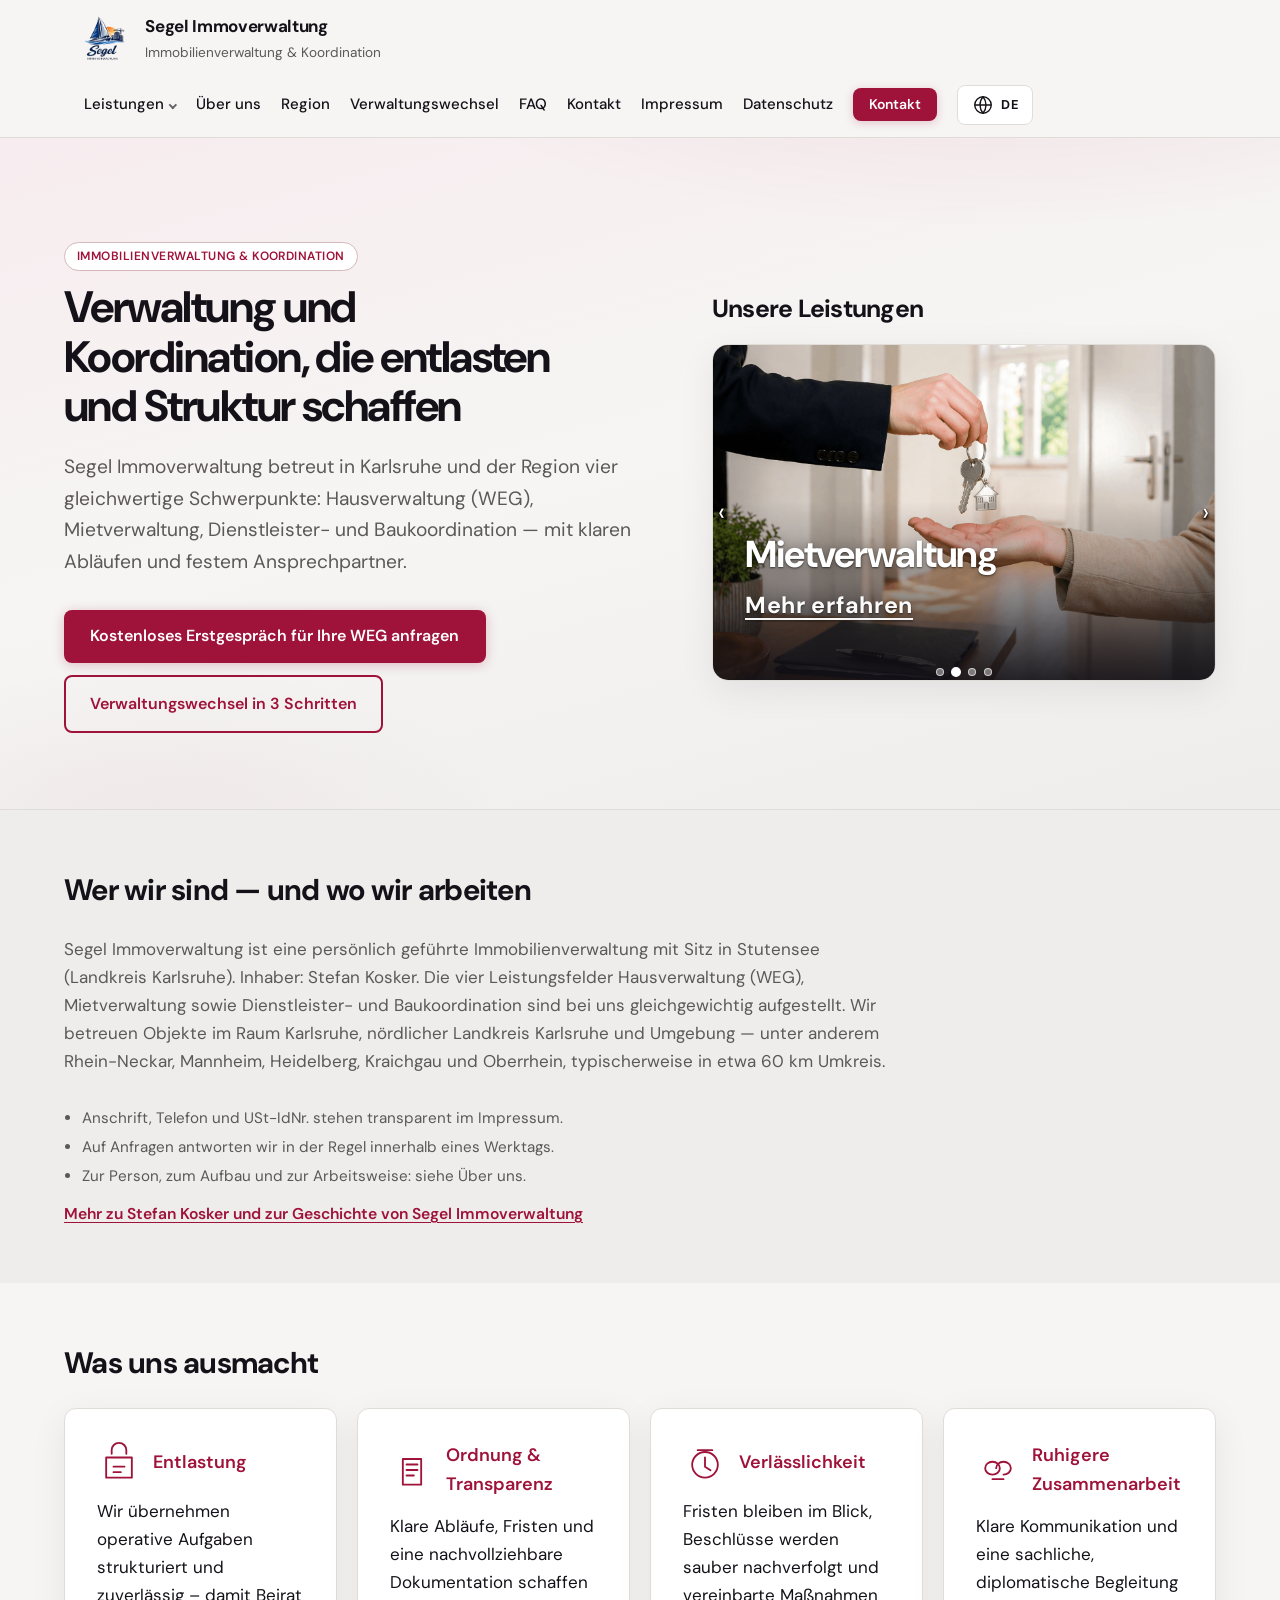
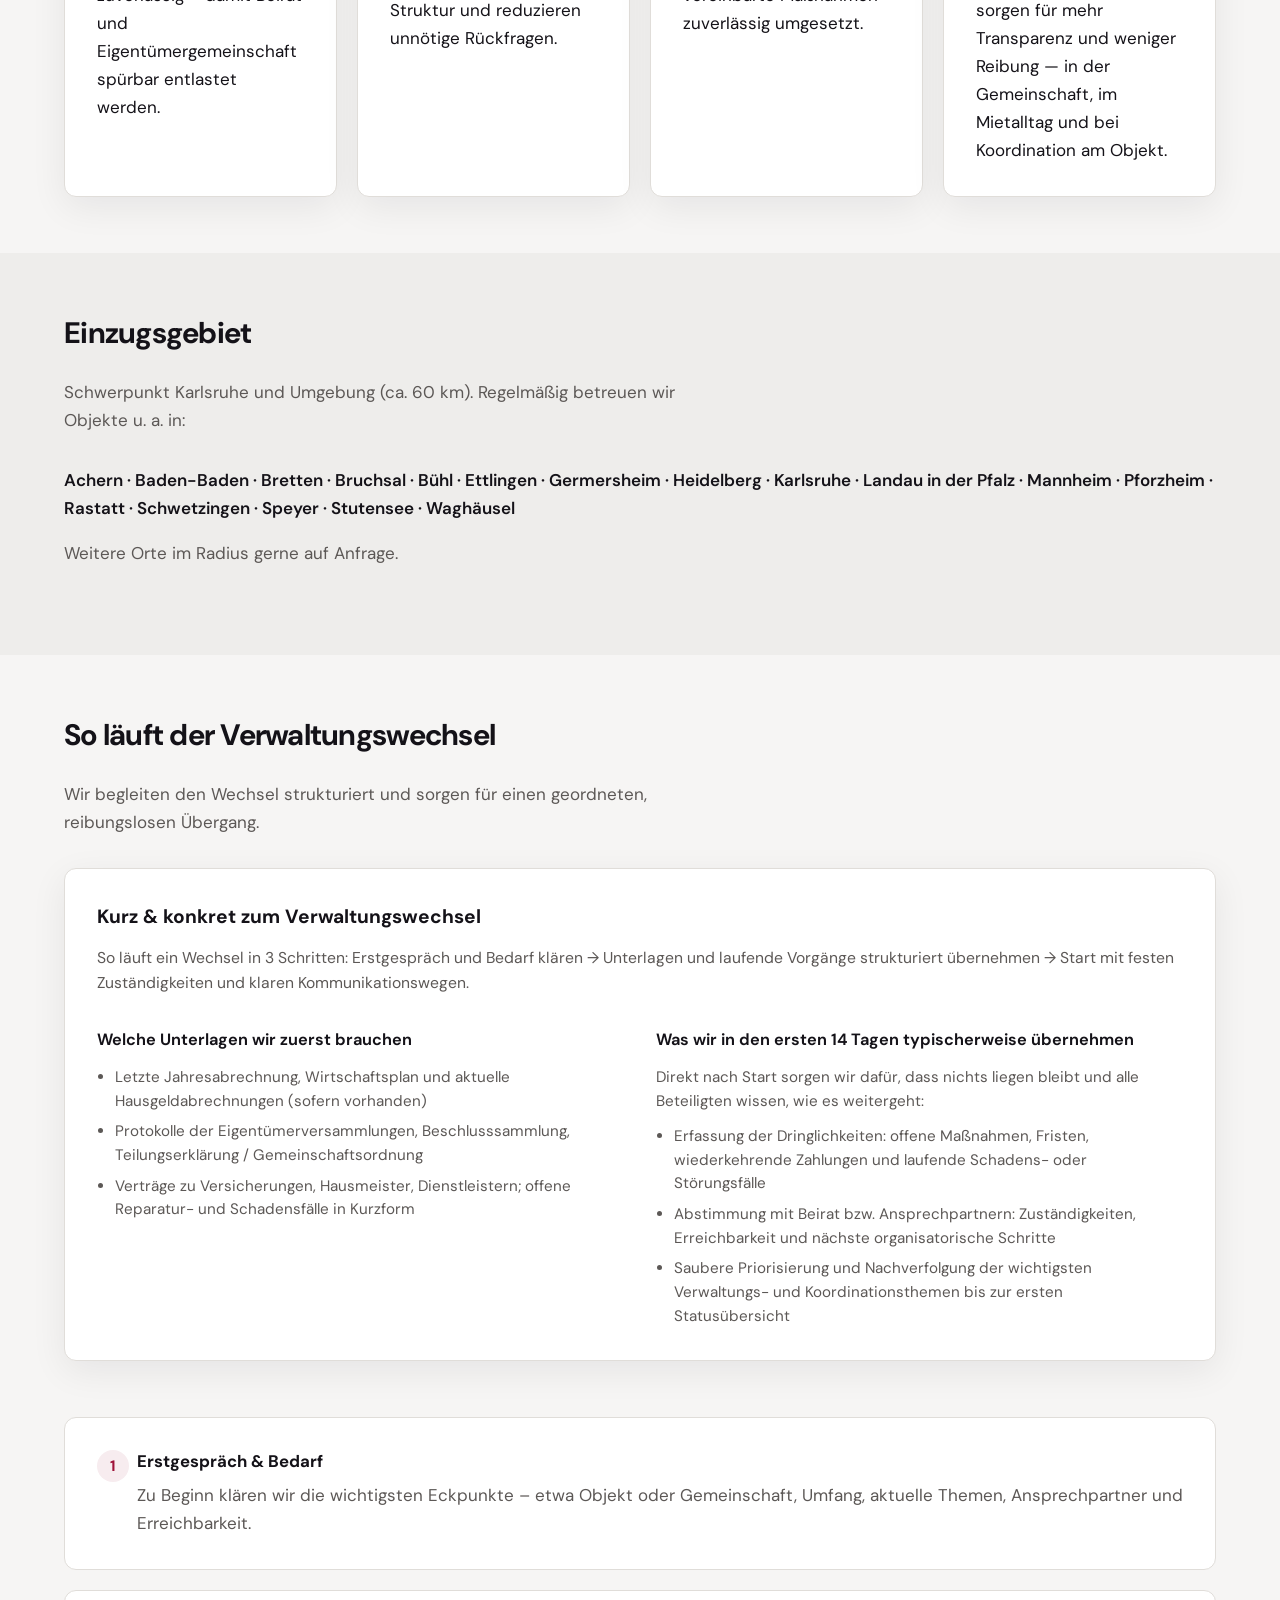
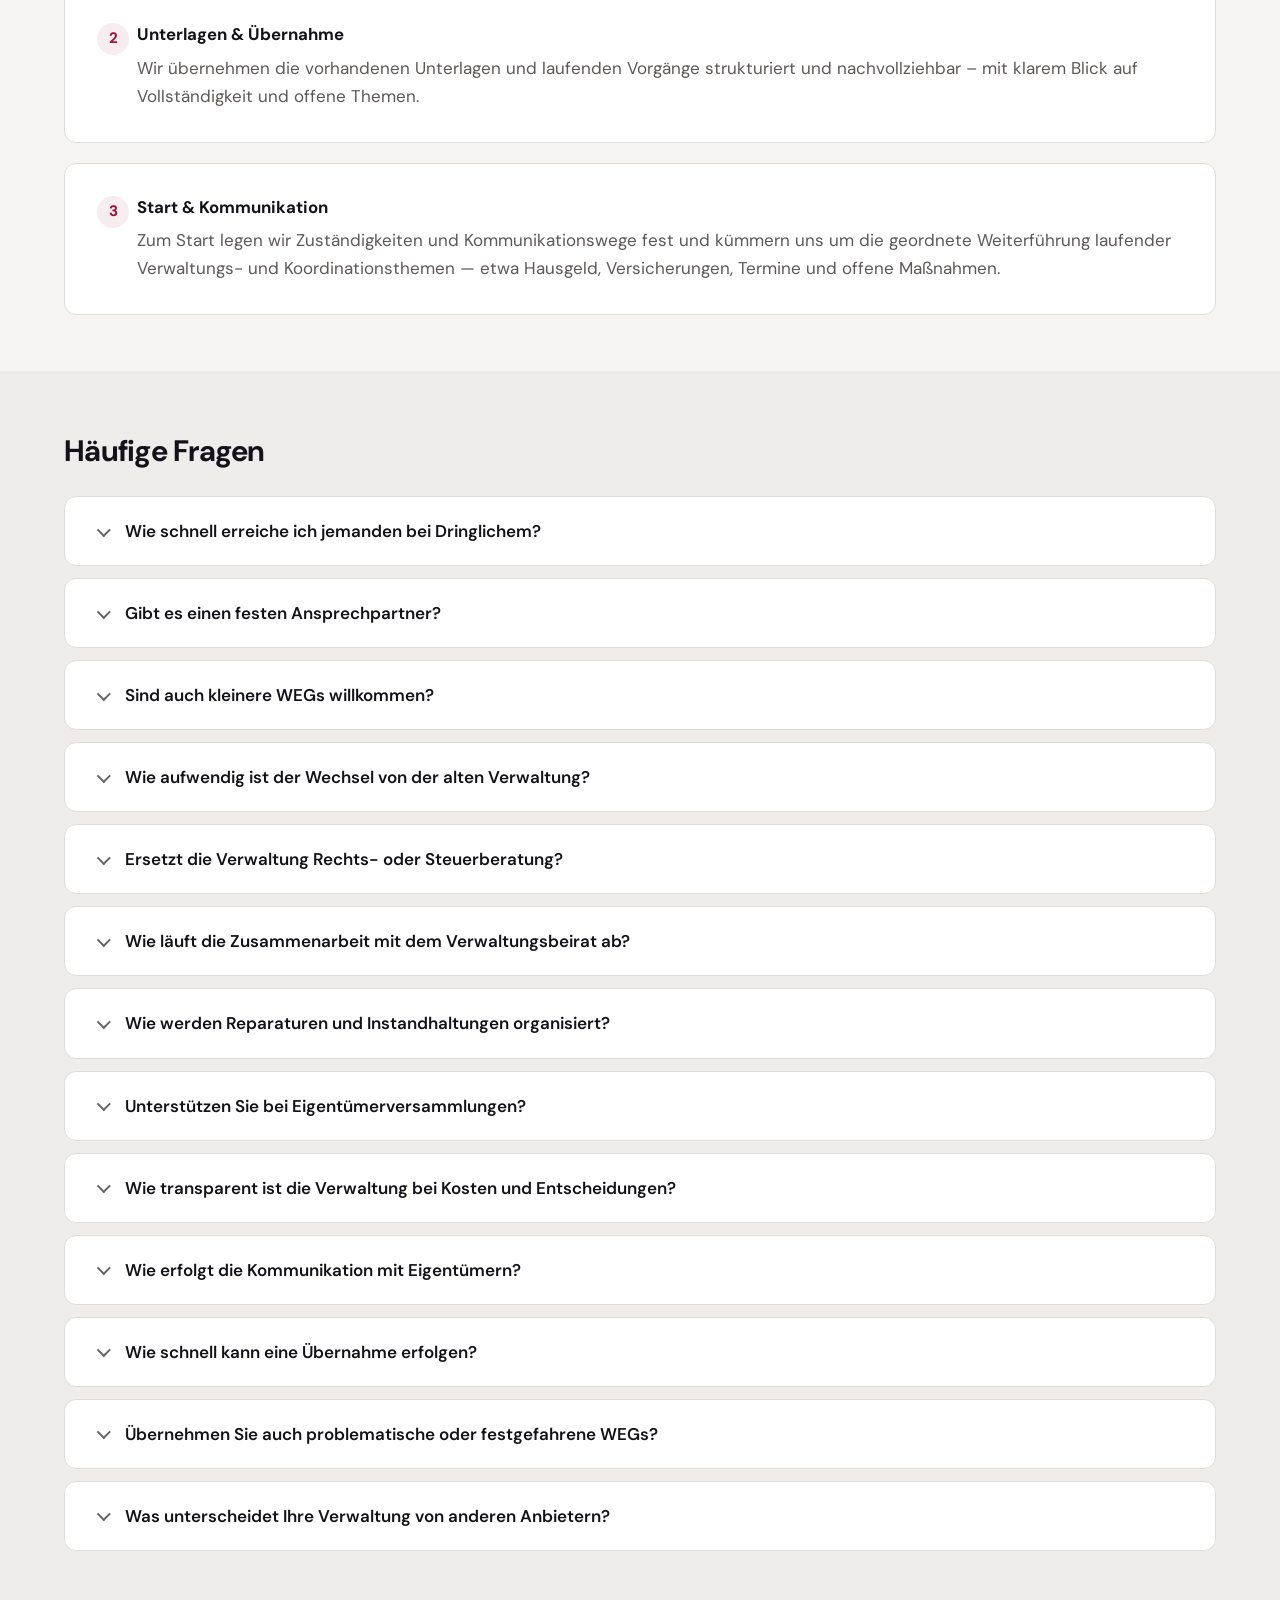
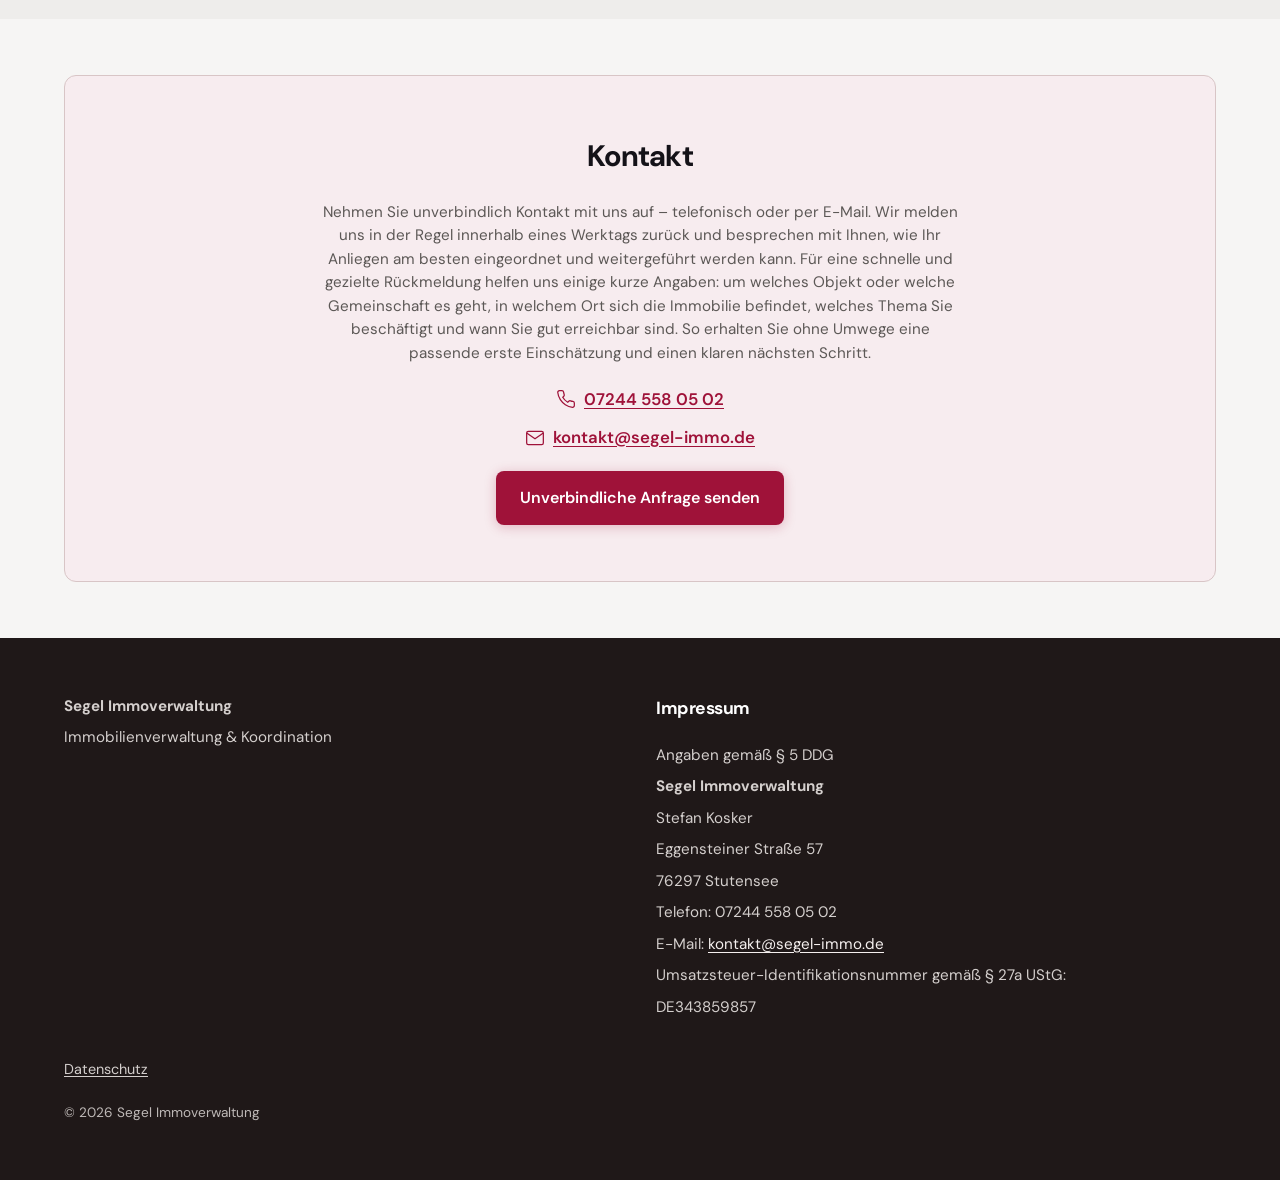
==== commit f942ba82: "Add some LLM stuff." ====
--- a/index.html
+++ b/index.html
@@ -64,6 +64,10 @@
               "@type": "GeoCoordinates",
               "latitude": 49.067591,
               "longitude": 8.460911
+            },
+            "founder": {
+              "@type": "Person",
+              "name": "Stefan Kosker"
             },
             "vatID": "DE343859857",
             "areaServed": {
@@ -483,6 +487,38 @@
         </div>
       </section>
 
+      <section class="section section--entity" id="unternehmen" aria-labelledby="entity-heading">
+        <div class="section-inner">
+          <h2 id="entity-heading" data-i18n="homeEntityTitle">
+            Wer wir sind — und wo wir arbeiten
+          </h2>
+          <p class="lead-muted" data-i18n="homeEntityLead">
+            Segel Immoverwaltung ist eine persönlich geführte Immobilienverwaltung mit Sitz in Stutensee (Landkreis Karlsruhe). Inhaber: Stefan Kosker. Die vier Leistungsfelder Hausverwaltung (WEG), Mietverwaltung sowie Dienstleister- und Baukoordination sind bei uns gleichgewichtig aufgestellt. Wir betreuen Objekte im Raum Karlsruhe, nördlicher Landkreis Karlsruhe und Umgebung, unter anderem Rhein-Neckar, Mannheim, Heidelberg, Kraichgau und Oberrhein — typischerweise in etwa 60 km Umkreis.
+          </p>
+          <ul
+            class="entity-trust-list"
+            data-i18n="homeEntityTrustListAria"
+            data-i18n-attr="aria-label"
+            aria-label="Verlässliche Angaben im Überblick"
+          >
+            <li data-i18n="homeEntityTrust1">
+              Anschrift, Telefon und USt-IdNr. stehen transparent im Impressum.
+            </li>
+            <li data-i18n="homeEntityTrust2">
+              Auf Anfragen antworten wir in der Regel innerhalb eines Werktags.
+            </li>
+            <li data-i18n="homeEntityTrust3">
+              Zur Person, zum Aufbau und zur Arbeitsweise: siehe Über uns.
+            </li>
+          </ul>
+          <p class="entity-about-link-wrap">
+            <a href="ueber-uns.html" data-i18n="homeEntityAboutLink"
+              >Mehr zur Person und zur Geschichte von Segel Immoverwaltung</a
+            >
+          </p>
+        </div>
+      </section>
+
       <section class="section" id="werte" aria-labelledby="pillars-heading">
         <div class="section-inner">
           <h2 id="pillars-heading" data-i18n="pillarsTitle">Was uns ausmacht</h2>
--- a/css/styles.css
+++ b/css/styles.css
@@ -1538,6 +1538,72 @@
   }
 }
 
+/* Answer-first block (service detail pages) */
+.section--answer-first {
+  padding-top: 0;
+}
+
+.service-answer-first {
+  margin: 0;
+  padding: var(--space-lg);
+  background: var(--color-surface);
+  border-radius: var(--radius);
+  border: 1px solid var(--color-border);
+  box-shadow: var(--shadow);
+}
+
+.service-answer-first__title {
+  margin: 0 0 var(--space-md);
+  font-size: 1.2rem;
+  font-weight: 700;
+}
+
+.service-answer-first__list {
+  margin: 0;
+  display: grid;
+  gap: var(--space-md);
+}
+
+.service-answer-first__item dt {
+  margin: 0 0 0.35rem;
+  font-size: 0.92rem;
+  font-weight: 650;
+  color: var(--color-text);
+}
+
+.service-answer-first__item dd {
+  margin: 0;
+  font-size: 0.95rem;
+  line-height: 1.55;
+  color: var(--color-text-muted);
+}
+
+/* Homepage entity / trust strip */
+.section--entity .lead-muted {
+  max-width: 52rem;
+}
+
+.entity-trust-list {
+  margin: var(--space-md) 0 var(--space-sm);
+  padding-left: 1.15rem;
+  color: var(--color-text-muted);
+  font-size: 0.95rem;
+  line-height: 1.55;
+}
+
+.entity-trust-list li + li {
+  margin-top: 0.35rem;
+}
+
+.entity-about-link-wrap {
+  margin: var(--space-sm) 0 0;
+  font-size: 0.98rem;
+}
+
+.entity-about-link-wrap a {
+  font-weight: 600;
+}
+
 .fit-heading {
   margin: 0 0 var(--space-md);
   font-size: 1.35rem;
@@ -1548,10 +1614,13 @@
   display: grid;
   grid-template-columns: repeat(2, minmax(0, 1fr));
   gap: var(--space-lg);
-  align-items: start;
+  align-items: stretch;
 }
 
 .fit-col {
+  display: flex;
+  flex-direction: column;
+  min-height: 0;
   background: var(--color-surface);
   border-radius: var(--radius);
   padding: var(--space-md) var(--space-lg);
@@ -1582,7 +1651,18 @@
 
 @media (max-width: 720px) {
   .fit-cols {
+    gap: var(--space-md);
+  }
+}
+
+@media (max-width: 399px) {
+  .fit-cols {
     grid-template-columns: 1fr;
+    align-items: start;
+  }
+
+  .fit-col {
+    display: block;
   }
 }
 
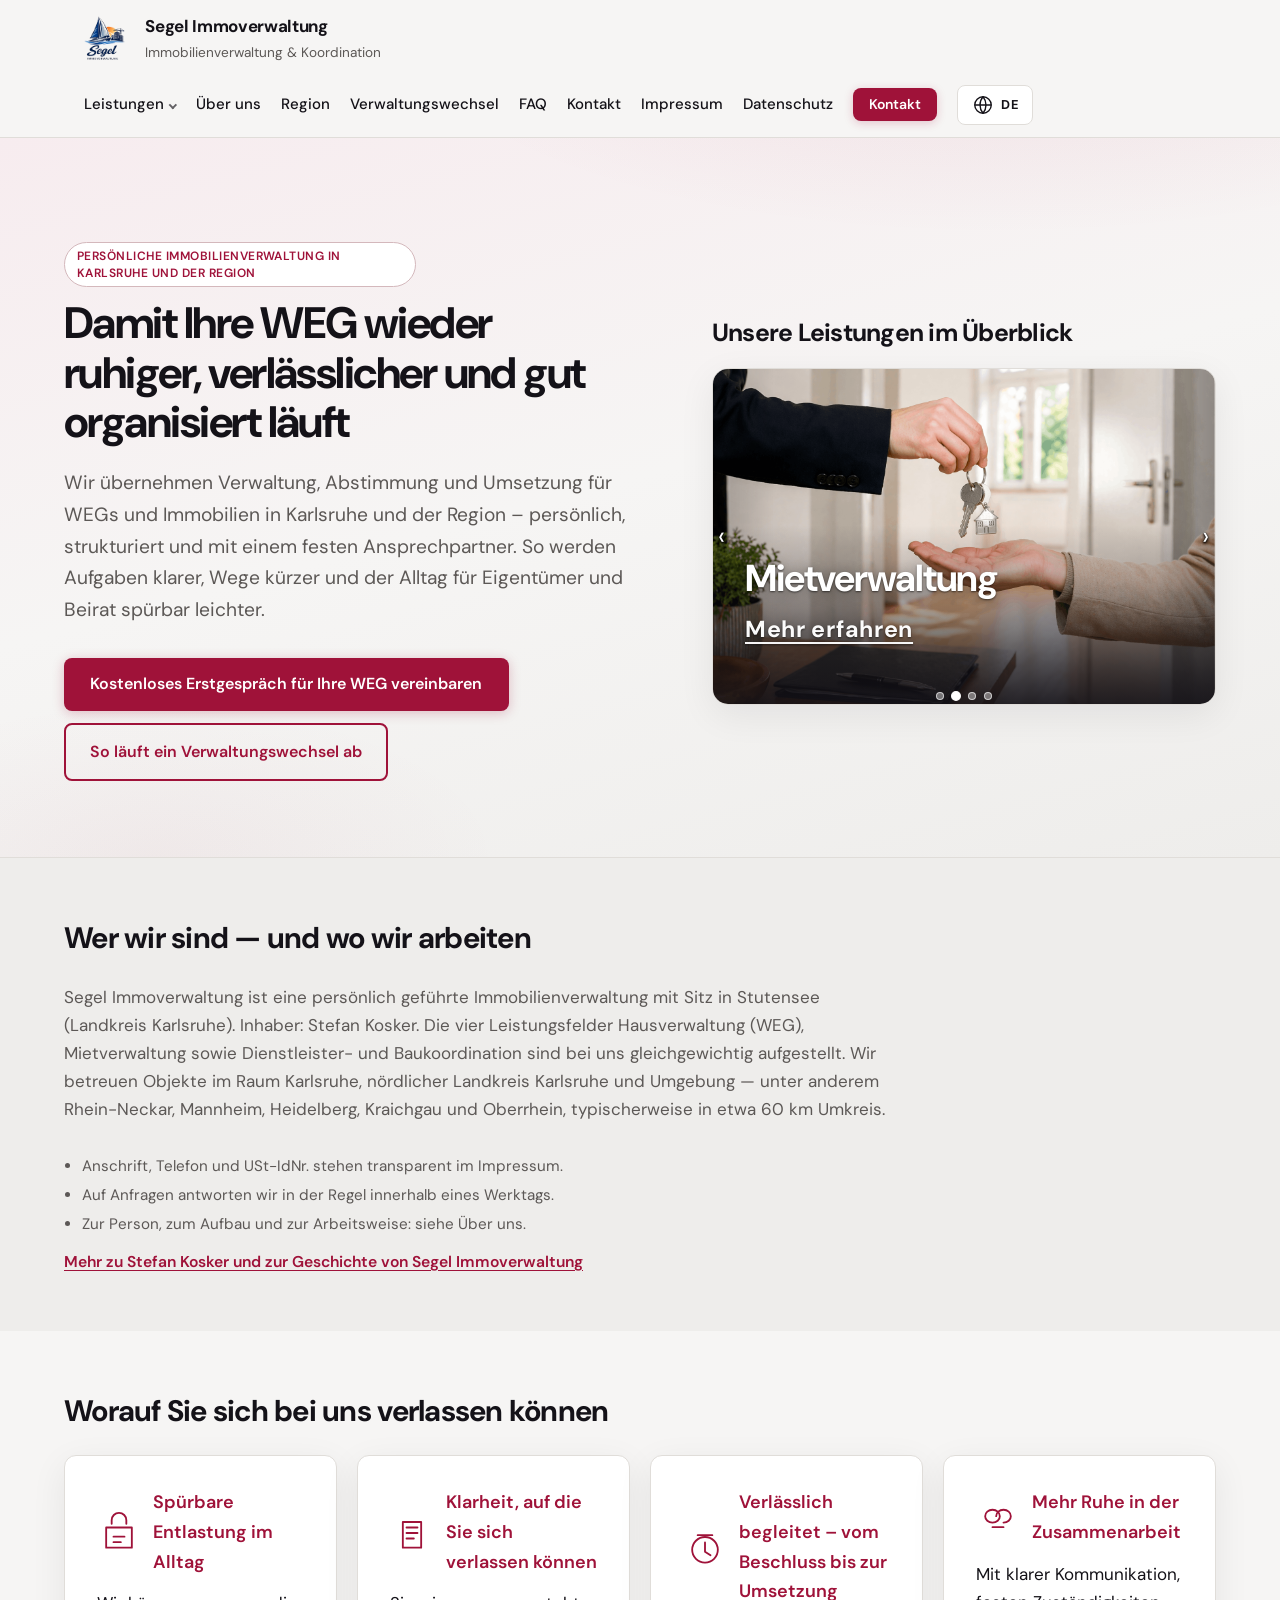
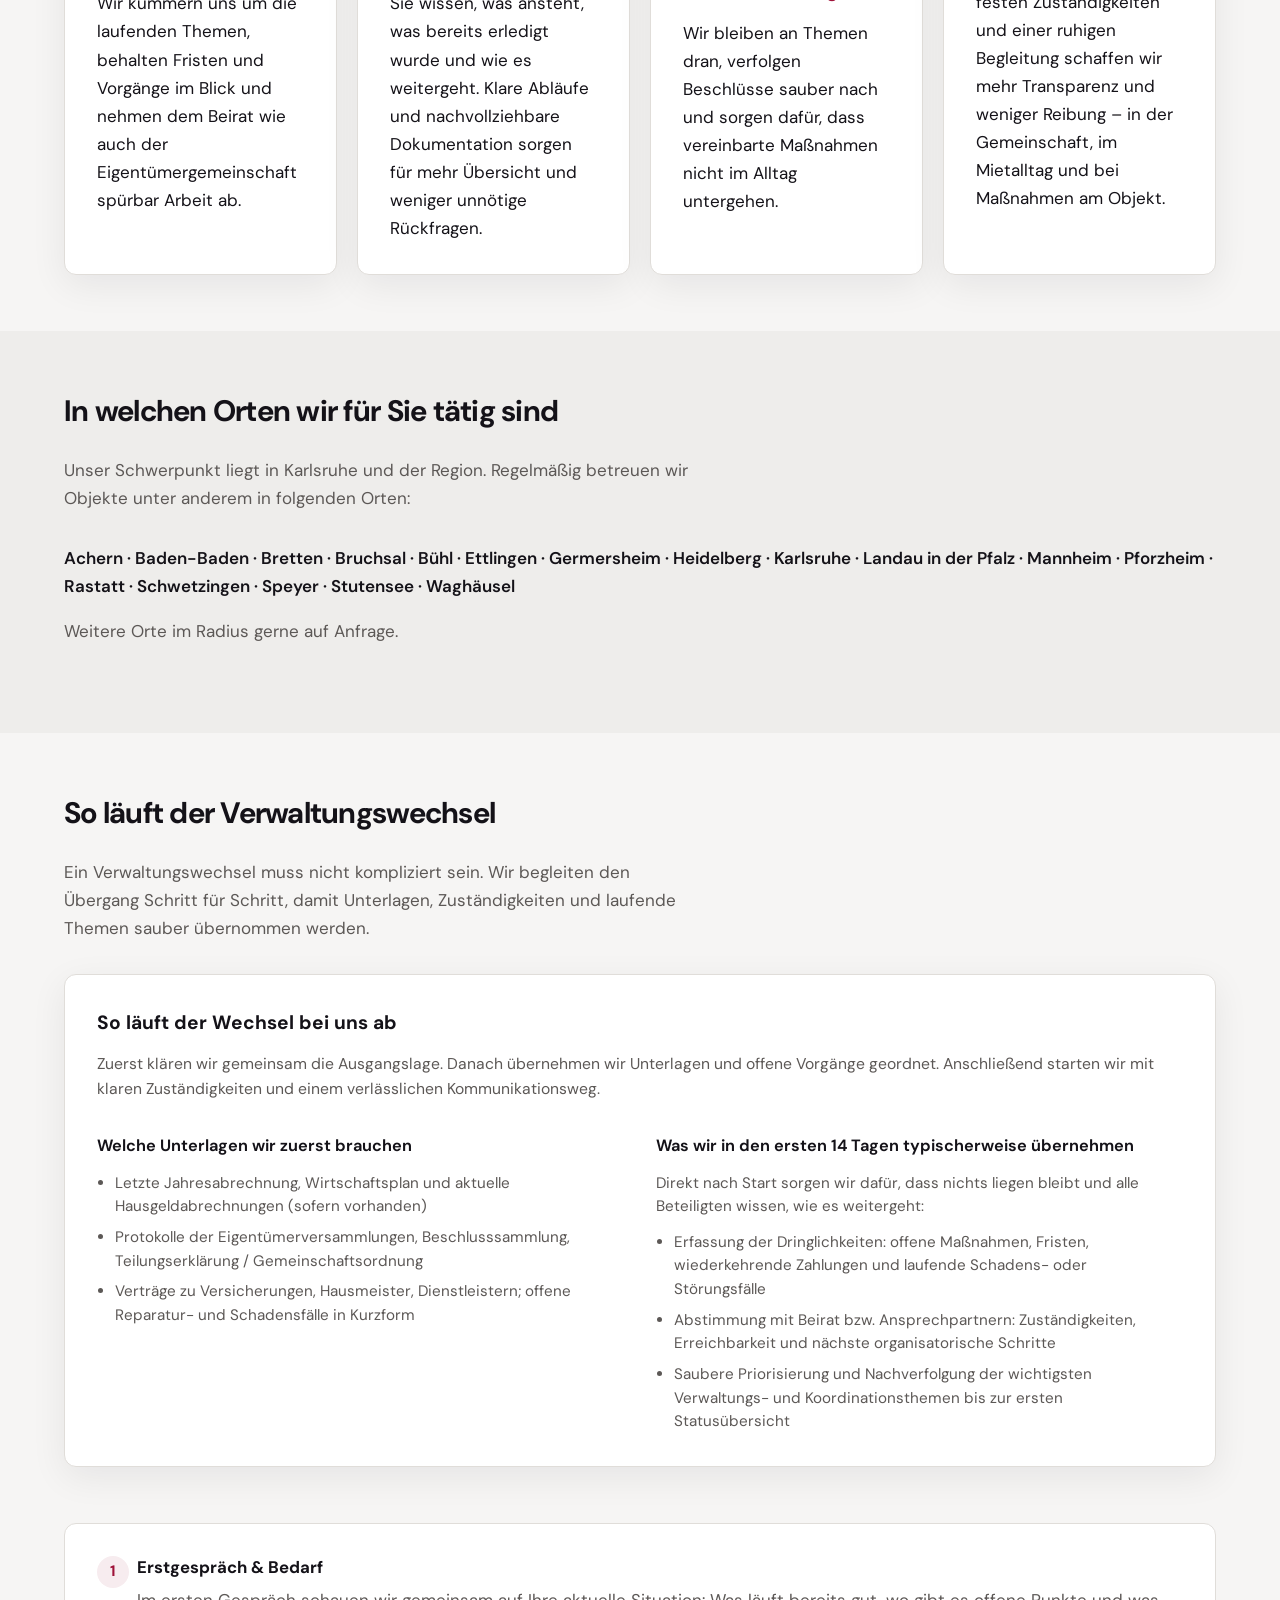
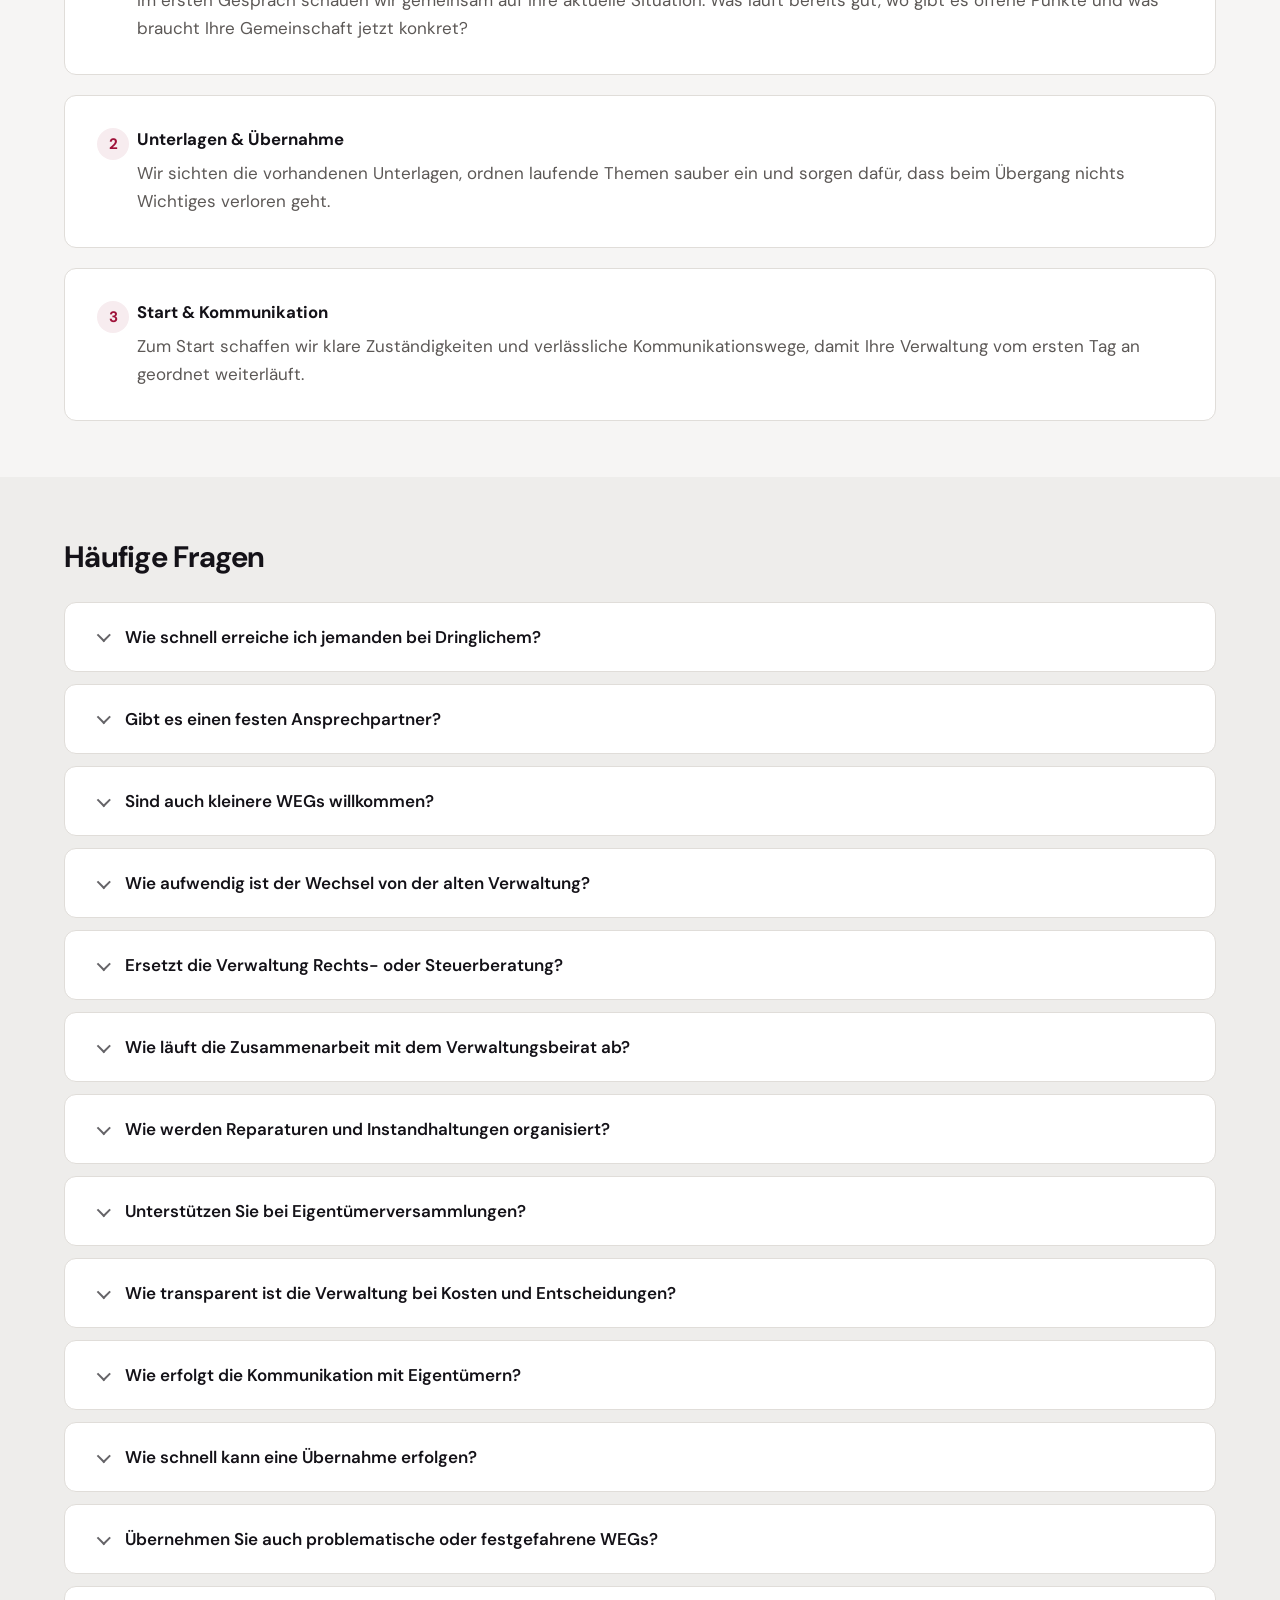
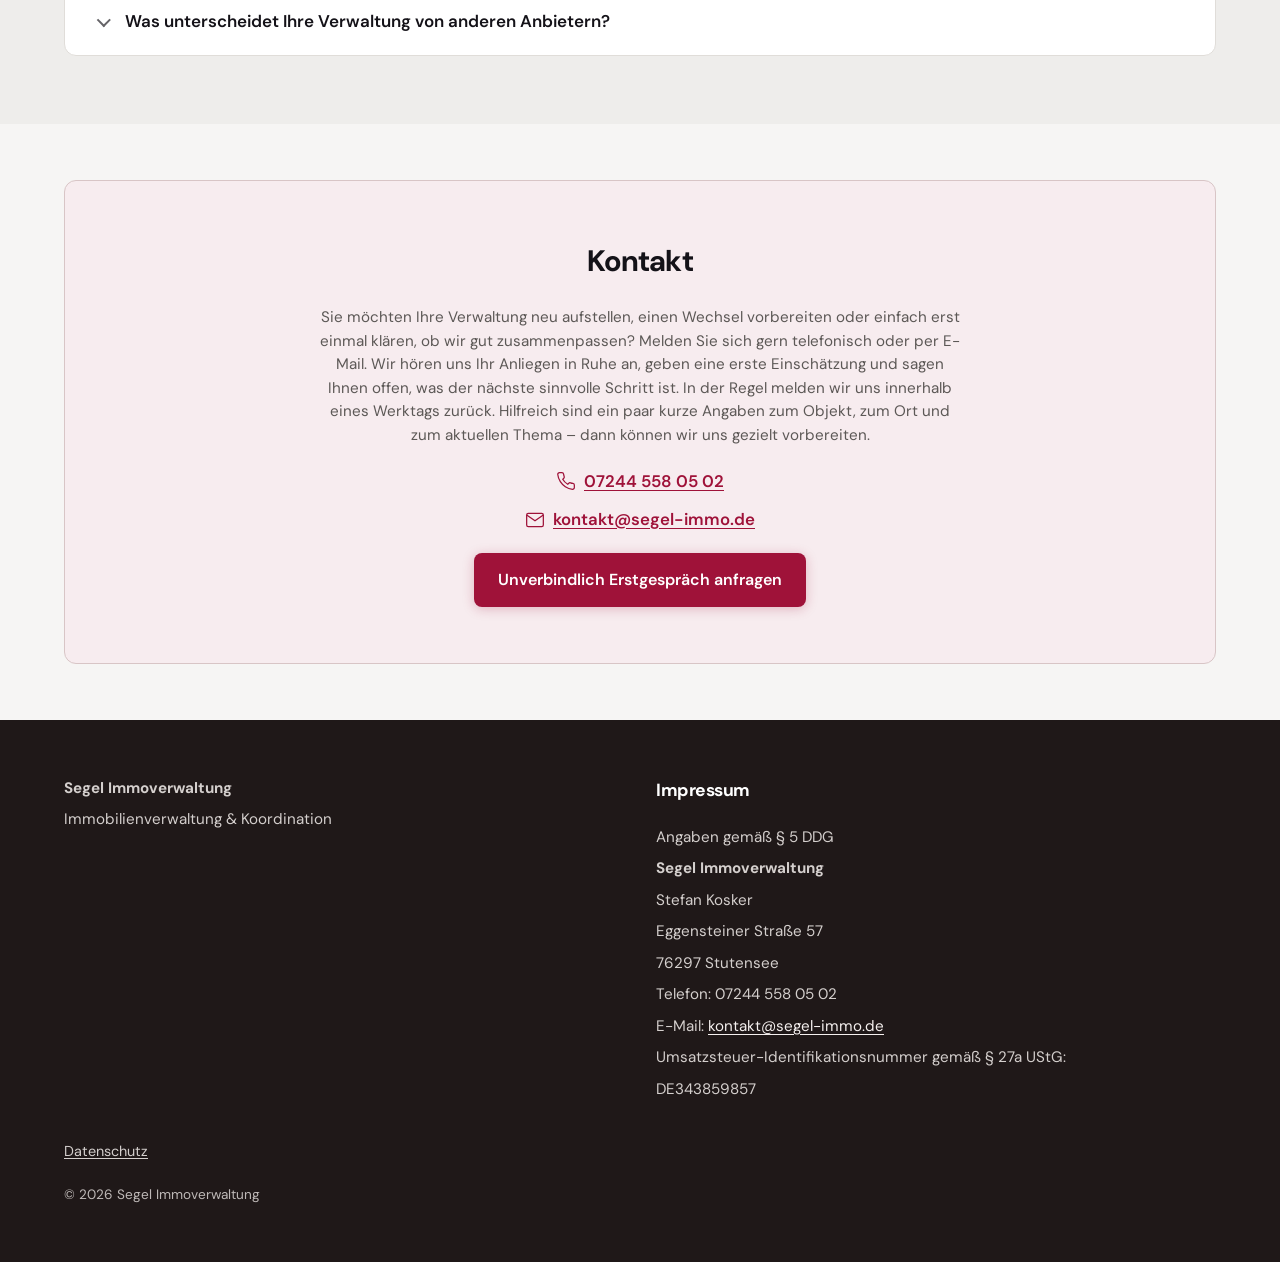
==== commit 8f3eb65b: "Improve texts" ====
--- a/index.html
+++ b/index.html
@@ -254,21 +254,24 @@
           </p>
           <div class="hero-split">
             <div class="hero-copy">
-              <p class="hero-badge" data-i18n="brandTag">Immobilienverwaltung &amp; Koordination</p>
+              <p class="hero-badge" data-i18n="heroBadge">
+                Persönliche Immobilienverwaltung in Karlsruhe und der Region
+              </p>
               <h1 id="hero-heading" data-i18n="heroH1">
-                Verwaltung und Koordination, die entlasten und Struktur schaffen
+                Damit Ihre WEG wieder ruhiger, verlässlicher und gut organisiert läuft
               </h1>
               <p class="hero-lead" data-i18n="heroLead">
-                Vier Schwerpunkte in Karlsruhe und der Region: Hausverwaltung (WEG),
-                Mietverwaltung, Dienstleister- und Baukoordination — mit klaren
-                Abläufen und festem Ansprechpartner.
+                Wir übernehmen Verwaltung, Abstimmung und Umsetzung für WEGs und Immobilien in
+                Karlsruhe und der Region – persönlich, strukturiert und mit einem festen
+                Ansprechpartner. So werden Aufgaben klarer, Wege kürzer und der Alltag für
+                Eigentümer und Beirat spürbar leichter.
               </p>
               <div class="hero-cta">
                 <a class="btn btn--primary" href="#kontakt" data-i18n="ctaPrimary"
-                  >Kostenloses Erstgespräch für Ihre WEG anfragen</a
+                  >Kostenloses Erstgespräch für Ihre WEG vereinbaren</a
                 >
                 <a class="btn btn--ghost" href="#ablauf" data-i18n="ctaSecondary"
-                  >Verwaltungswechsel in 3 Schritten</a
+                  >So läuft ein Verwaltungswechsel ab</a
                 >
               </div>
             </div>
@@ -283,7 +286,7 @@
                 id="carousel-leistungen-heading"
                 data-i18n="carouselLeistungenHeading"
               >
-                Unsere Leistungen
+                Unsere Leistungen im Überblick
               </h2>
               <div class="hero-carousel__viewport">
                 <ul class="hero-carousel__track" id="hero-carousel-track">
@@ -521,7 +524,7 @@
 
       <section class="section" id="werte" aria-labelledby="pillars-heading">
         <div class="section-inner">
-          <h2 id="pillars-heading" data-i18n="pillarsTitle">Was uns ausmacht</h2>
+          <h2 id="pillars-heading" data-i18n="pillarsTitle">Worauf Sie sich bei uns verlassen können</h2>
           <div class="pillars">
             <article class="pillar">
               <div class="pillar-head">
@@ -534,11 +537,11 @@
                   aria-hidden="true"
                   decoding="async"
                 />
-                <h3 data-i18n="pillar1Title">Entlastung</h3>
+                <h3 data-i18n="pillar1Title">Spürbare Entlastung im Alltag</h3>
               </div>
               <p data-i18n="pillar1Text">
-                Wir übernehmen operative Aufgaben strukturiert und zuverlässig – damit
-                Beirat und Eigentümergemeinschaft spürbar entlastet werden.
+                Wir kümmern uns um die laufenden Themen, behalten Fristen und Vorgänge im Blick
+                und nehmen dem Beirat wie auch der Eigentümergemeinschaft spürbar Arbeit ab.
               </p>
             </article>
             <article class="pillar">
@@ -552,11 +555,12 @@
                   aria-hidden="true"
                   decoding="async"
                 />
-                <h3 data-i18n="pillar2Title">Ordnung &amp; Transparenz</h3>
+                <h3 data-i18n="pillar2Title">Klarheit, auf die Sie sich verlassen können</h3>
               </div>
               <p data-i18n="pillar2Text">
-                Klare Abläufe, Fristen und eine nachvollziehbare Dokumentation schaffen
-                Struktur und reduzieren unnötige Rückfragen.
+                Sie wissen, was ansteht, was bereits erledigt wurde und wie es weitergeht.
+                Klare Abläufe und nachvollziehbare Dokumentation sorgen für mehr Übersicht und
+                weniger unnötige Rückfragen.
               </p>
             </article>
             <article class="pillar">
@@ -570,11 +574,11 @@
                   aria-hidden="true"
                   decoding="async"
                 />
-                <h3 data-i18n="pillar3Title">Verlässlichkeit</h3>
+                <h3 data-i18n="pillar3Title">Verlässlich begleitet – vom Beschluss bis zur Umsetzung</h3>
               </div>
               <p data-i18n="pillar3Text">
-                Fristen bleiben im Blick, Beschlüsse werden sauber nachverfolgt und
-                vereinbarte Maßnahmen zuverlässig umgesetzt.
+                Wir bleiben an Themen dran, verfolgen Beschlüsse sauber nach und sorgen dafür,
+                dass vereinbarte Maßnahmen nicht im Alltag untergehen.
               </p>
             </article>
             <article class="pillar">
@@ -588,12 +592,12 @@
                   aria-hidden="true"
                   decoding="async"
                 />
-                <h3 data-i18n="pillar4Title">Ruhigere Zusammenarbeit</h3>
+                <h3 data-i18n="pillar4Title">Mehr Ruhe in der Zusammenarbeit</h3>
               </div>
               <p data-i18n="pillar4Text">
-                Klare Kommunikation und eine sachliche, diplomatische Begleitung sorgen für
-                mehr Transparenz und weniger Reibung — in der Gemeinschaft, im Mietalltag und
-                bei Koordination am Objekt.
+                Mit klarer Kommunikation, festen Zuständigkeiten und einer ruhigen Begleitung
+                schaffen wir mehr Transparenz und weniger Reibung – in der Gemeinschaft, im
+                Mietalltag und bei Maßnahmen am Objekt.
               </p>
             </article>
           </div>
@@ -602,10 +606,10 @@
 
       <section class="section" id="region" aria-labelledby="region-heading">
         <div class="section-inner">
-          <h2 id="region-heading" data-i18n="regionTitle">Einzugsgebiet</h2>
+          <h2 id="region-heading" data-i18n="regionTitle">In welchen Orten wir für Sie tätig sind</h2>
           <p class="lead-muted" data-i18n="regionLead">
-            Schwerpunkt Karlsruhe und Umgebung (ca. 60 km). Regelmäßig betreuen wir Objekte u. a.
-            in:
+            Unser Schwerpunkt liegt in Karlsruhe und der Region. Regelmäßig betreuen wir Objekte
+            unter anderem in folgenden Orten:
           </p>
           <p class="region-highlight" data-i18n="regionCities">
             Achern · Baden-Baden · Bretten · Bruchsal · Bühl · Ettlingen · Germersheim ·
@@ -624,17 +628,18 @@
             So läuft der Verwaltungswechsel
           </h2>
           <p class="lead-muted" data-i18n="processLead">
-            Wir begleiten den Wechsel strukturiert und sorgen für einen geordneten,
-            reibungslosen Übergang.
+            Ein Verwaltungswechsel muss nicht kompliziert sein. Wir begleiten den Übergang Schritt
+            für Schritt, damit Unterlagen, Zuständigkeiten und laufende Themen sauber übernommen
+            werden.
           </p>
           <div class="process-promise" aria-labelledby="process-promise-heading">
             <h3 id="process-promise-heading" class="process-promise__title" data-i18n="processQuickTitle">
-              Kurz &amp; konkret zum Verwaltungswechsel
+              So läuft der Wechsel bei uns ab
             </h3>
             <p class="process-promise__lead" data-i18n="processStepsBlurb">
-              So läuft ein Wechsel in 3 Schritten: Erstgespräch und Bedarf klären → Unterlagen und
-              laufende Vorgänge strukturiert übernehmen → Start mit festen Zuständigkeiten und klaren
-              Kommunikationswegen.
+              Zuerst klären wir gemeinsam die Ausgangslage. Danach übernehmen wir Unterlagen und
+              offene Vorgänge geordnet. Anschließend starten wir mit klaren Zuständigkeiten und einem
+              verlässlichen Kommunikationsweg.
             </p>
             <div class="process-promise__grid">
               <div class="process-promise__card">
@@ -683,24 +688,23 @@
             <li>
               <strong data-i18n="step1Title">Erstgespräch &amp; Bedarf</strong>
               <p class="step-body" data-i18n="step1Text">
-                Zu Beginn klären wir die wichtigsten Eckpunkte – etwa Objekt oder Gemeinschaft,
-                Umfang, aktuelle Themen, Ansprechpartner und Erreichbarkeit.
+                Im ersten Gespräch schauen wir gemeinsam auf Ihre aktuelle Situation: Was läuft
+                bereits gut, wo gibt es offene Punkte und was braucht Ihre Gemeinschaft jetzt
+                konkret?
               </p>
             </li>
             <li>
               <strong data-i18n="step2Title">Unterlagen &amp; Übernahme</strong>
               <p class="step-body" data-i18n="step2Text">
-                Wir übernehmen die vorhandenen Unterlagen und laufenden Vorgänge
-                strukturiert und nachvollziehbar – mit klarem Blick auf Vollständigkeit und
-                offene Themen.
+                Wir sichten die vorhandenen Unterlagen, ordnen laufende Themen sauber ein und
+                sorgen dafür, dass beim Übergang nichts Wichtiges verloren geht.
               </p>
             </li>
             <li>
               <strong data-i18n="step3Title">Start &amp; Kommunikation</strong>
               <p class="step-body" data-i18n="step3Text">
-                Zum Start legen wir Zuständigkeiten und Kommunikationswege fest und kümmern uns
-                um die geordnete Weiterführung laufender Verwaltungs- und Koordinationsthemen —
-                etwa Hausgeld, Versicherungen, Termine und offene Maßnahmen.
+                Zum Start schaffen wir klare Zuständigkeiten und verlässliche Kommunikationswege,
+                damit Ihre Verwaltung vom ersten Tag an geordnet weiterläuft.
               </p>
             </li>
           </ol>
@@ -798,13 +802,12 @@
           <div class="contact-block">
             <h2 id="contact-heading" data-i18n="contactTitle">Kontakt</h2>
             <p class="contact-block__microcopy" data-i18n="contactMicrocopy">
-              Nehmen Sie unverbindlich Kontakt mit uns auf – telefonisch oder per E-Mail. Wir melden
-              uns in der Regel innerhalb eines Werktags zurück und besprechen mit Ihnen, wie Ihr
-              Anliegen am besten eingeordnet und weitergeführt werden kann. Für eine schnelle und
-              gezielte Rückmeldung helfen uns einige kurze Angaben: um welches Objekt oder welche
-              Gemeinschaft es geht, in welchem Ort sich die Immobilie befindet, welches Thema Sie
-              beschäftigt und wann Sie gut erreichbar sind. So erhalten Sie ohne Umwege eine
-              passende erste Einschätzung und einen klaren nächsten Schritt.
+              Sie möchten Ihre Verwaltung neu aufstellen, einen Wechsel vorbereiten oder einfach
+              erst einmal klären, ob wir gut zusammenpassen? Melden Sie sich gern telefonisch oder
+              per E-Mail. Wir hören uns Ihr Anliegen in Ruhe an, geben eine erste Einschätzung und
+              sagen Ihnen offen, was der nächste sinnvolle Schritt ist. In der Regel melden wir uns
+              innerhalb eines Werktags zurück. Hilfreich sind ein paar kurze Angaben zum Objekt,
+              zum Ort und zum aktuellen Thema – dann können wir uns gezielt vorbereiten.
             </p>
             <div class="contact-block__channels">
               <a
@@ -847,7 +850,7 @@
               class="btn btn--primary"
               id="mailto-contact"
               href="mailto:kontakt@segel-immo.de"
-              >Unverbindliche Anfrage senden</a
+              >Unverbindlich Erstgespräch anfragen</a
             >
           </div>
         </div>
@@ -904,7 +907,7 @@
         ><span data-i18n="mobileContactMail">E-Mail</span></a
       >
       <a class="mobile-contact-bar__btn mobile-contact-bar__btn--request" href="#kontakt"
-        ><span data-i18n="mobileContactRequest">Anfrage</span></a
+        ><span data-i18n="mobileContactRequest">Erstgespräch</span></a
       >
     </nav>
 
